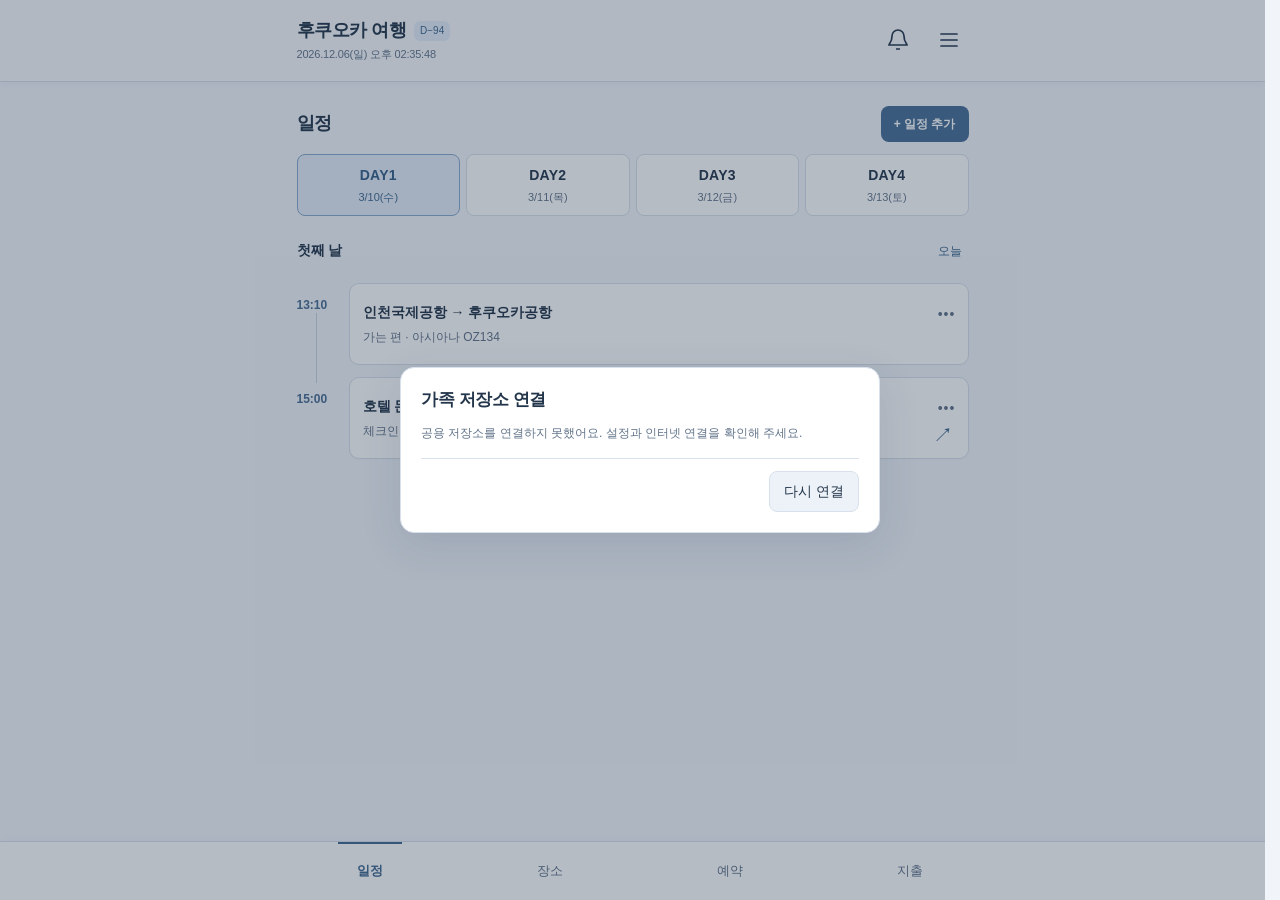
==== index.html @ c339cc32 "Release 1.5.0: notification center, device preferences, Web Push and automatic addition notices" ====
<!doctype html>
<html lang="ko"><head><meta charset="utf-8"><meta name="viewport" content="width=device-width,initial-scale=1,viewport-fit=cover"><meta name="theme-color" content="#f1f5fa"><title>후쿠오카 여행</title><meta name="application-name" content="후쿠오카 여행"><meta name="apple-mobile-web-app-title" content="후쿠오카 여행"><meta name="apple-mobile-web-app-capable" content="yes"><meta name="apple-mobile-web-app-status-bar-style" content="default"><link rel="manifest" href="./manifest.webmanifest"><link rel="apple-touch-icon" sizes="180x180" href="./icons/icon-180.png"><link rel="icon" type="image/png" sizes="192x192" href="./icons/icon-192.png">
<style>
:root{color-scheme:light;--bg:#f1f5fa;--surface:#ffffff;--raised:#edf2f8;--ink:#24364b;--muted:#62748a;--green:#3f688f;--soft:#e4edf7;--line:#d7e0eb;--amber:#806237}*{box-sizing:border-box;min-width:0}body{margin:0;background:var(--bg);color:var(--ink);font:14px/1.5 -apple-system,BlinkMacSystemFont,'Apple SD Gothic Neo','Malgun Gothic',sans-serif}button,input,select,textarea{font:inherit;color:inherit}button,a,input,select,summary{touch-action:manipulation}button,summary{cursor:pointer}button{border:1px solid var(--line);background:var(--raised);border-radius:8px;padding:8px 12px;min-height:40px}button:focus-visible,a:focus-visible,input:focus-visible,select:focus-visible,summary:focus-visible{outline:2px solid var(--green);outline-offset:3px}[hidden]{display:none!important}a{color:var(--green);text-underline-offset:3px}p{margin:4px 0}h1,h2,h3{margin:0;line-height:1.4}h1{font-size:18px;letter-spacing:-.5px}h2{font-size:18px;letter-spacing:-.4px}h3{font-size:15px}.muted,small{color:var(--muted)}small{font-size:12px}.head{max-width:720px;margin:auto;display:flex;gap:9px;align-items:center;padding:14px 16px}header{background:var(--bg);border-bottom:1px solid var(--line)}.hamburger{font-size:21px;min-width:36px;min-height:40px;border:0;background:transparent;padding:6px}.head-title{flex:1}.date{font-size:11px;color:var(--muted);margin-top:3px}.count{font-size:11px;white-space:nowrap;color:var(--green);background:var(--soft);border-radius:6px;padding:5px 8px}.wrap{max-width:720px;margin:auto;padding:20px 16px calc(85px + env(safe-area-inset-bottom))}.nav{position:fixed;bottom:0;left:0;right:0;z-index:5;background:#ffffff;border-top:1px solid var(--line);display:flex;justify-content:center;padding:0 12px env(safe-area-inset-bottom)}.nav button{max-width:240px;flex:1;background:none;border:0;border-radius:0;min-height:58px;font-size:13px;position:relative;color:var(--muted)}.nav button.active{color:var(--green);font-weight:700}.nav button.active:before{content:'';position:absolute;top:0;left:32%;right:32%;height:2px;background:var(--green)}.sectionhead{display:flex;align-items:center;justify-content:space-between;gap:12px;margin:20px 0 12px}.sectionhead:first-child{margin-top:0}.titleline{display:flex;justify-content:space-between;align-items:center;gap:12px;margin-bottom:12px}.titleline h3{font-size:14px}.card{background:var(--surface);border:1px solid var(--line);border-radius:12px;padding:16px}.badge{display:inline-block;white-space:nowrap;font-size:10px;font-weight:600;background:var(--soft);color:var(--green);padding:3px 6px;border-radius:5px}.badge.pending{background:#f7f0e4;color:var(--amber)}.badge.neutral{background:var(--raised);color:var(--muted)}.primary{background:#486e96;color:#ffffff;border-color:transparent;font-weight:700}.inline{background:none;border:0;font-size:12px;color:var(--green);padding:6px 7px;min-height:36px}.actions{display:flex;gap:8px;flex-wrap:wrap;margin-top:16px}.linkbtn{display:inline-flex;align-items:center;justify-content:center;min-height:38px;background:var(--raised);border:1px solid var(--line);border-radius:7px;padding:7px 12px;font-size:12px;text-decoration:none}.help{font-size:12px;color:var(--muted);margin:10px 0}.empty{padding:32px 5px;text-align:center;color:var(--muted);font-size:13px}.facts{display:grid;grid-template-columns:72px 1fr;gap:12px 10px;font-size:13px;margin:20px 0}.facts dt{color:var(--muted)}.facts dd{margin:0}.notice{font-size:12px;color:var(--amber);background:#f7f0e4;border-radius:8px;padding:12px;margin-top:16px}.booking-list{border:1px solid var(--line);border-radius:12px;overflow:hidden;background:var(--surface)}.booking-row{width:100%;display:grid;grid-template-columns:minmax(0,1fr) auto 12px;align-items:center;gap:12px;text-align:left;border:0;border-bottom:1px solid var(--line);border-radius:0;background:none;padding:18px 16px}.booking-row:last-child{border-bottom:0}.booking-row .type{font-size:11px;color:var(--muted);display:block;margin-bottom:4px}.booking-row strong{font-size:14px;font-weight:600;display:block}.booking-row .desc{font-size:12px;color:var(--muted);display:block;margin-top:4px}.chevron{font-size:17px;color:var(--muted)}.route{display:grid;grid-template-columns:1fr 22px 1fr;align-items:center;gap:10px;margin:15px 0}.route strong{font-size:23px}.route small{display:block}.route>div:last-child{text-align:right}.divider{height:1px;background:var(--line);margin:16px 0}.days{display:grid;grid-template-columns:repeat(4,minmax(0,1fr));gap:6px;margin-bottom:14px}.days button{padding:10px 4px;min-height:56px;text-align:center;background:var(--surface)}.days button b{font-size:14px}.days button span{display:block;font-size:11px;color:var(--muted);margin-top:1px}.days button.active{background:var(--soft);border-color:#88a9cc;color:#355e87}.days button.active span{color:var(--green)}.schedule-card{padding:0 14px}.schedule-card>.titleline{padding:10px 0 8px;margin-bottom:0;border-bottom:1px solid var(--line)}.schedule-row{display:grid;grid-template-columns:46px minmax(0,1fr);gap:9px;padding:15px 0;border-bottom:1px solid var(--line)}.schedule-row:last-child{border-bottom:0}.time{font-size:14px;font-variant-numeric:tabular-nums;font-weight:600;color:var(--green);padding-top:1px}.schedule-row h3{font-size:14px;font-weight:600;display:flex;align-items:center;gap:7px;flex-wrap:wrap}.schedule-row .place{font-size:12px;color:var(--muted);margin:4px 0}.schedule-row small{display:block;font-size:11px}.schedule-row.past .time{color:var(--muted)}.event-actions{grid-column:2;display:flex;gap:7px;margin-top:0;flex-wrap:wrap}.event-actions button,.event-actions .linkbtn{min-height:36px;padding:6px 11px;font-size:12px}.event-total{display:block;font-size:11px;color:var(--green);margin-top:5px}.utility{font-size:12px;margin-top:16px}.utility summary{min-height:40px;padding:10px 0}.kpi-grid{display:grid;grid-template-columns:1fr 1fr;gap:8px}.kpi{background:var(--surface);border:1px solid var(--line);border-radius:10px;padding:13px 14px}.kpi small{display:block;font-size:11px}.kpi strong{display:block;color:var(--ink);font-size:22px;letter-spacing:-.5px;margin:4px 0}.ledger-controls{display:grid;grid-template-columns:1.1fr 1fr auto;align-items:end;gap:7px;margin-top:16px}.ledger-controls button{font-size:11px;padding:8px;white-space:nowrap}.filter-label{display:block;font-size:11px;color:var(--muted)}.filter-label select{font-size:12px;margin-top:3px;min-height:40px;padding:7px 8px;width:100%}.ledger-card{padding:0 14px}.ledger-row{display:grid;grid-template-columns:minmax(0,1fr) auto;gap:12px;align-items:start;padding:15px 0;border-bottom:1px solid var(--line)}.ledger-row:last-child{border-bottom:0}.ledger-info p{font-size:13px;font-weight:500;overflow-wrap:anywhere}.ledger-meta{display:flex;gap:6px;align-items:center;flex-wrap:wrap;margin-top:6px;font-size:11px;color:var(--muted)}.ledger-date{font-size:11px;color:var(--muted);margin-bottom:4px}.ledger-info>small{display:block;font-size:11px;margin-top:3px}.ledger-side{text-align:right}.ledger-side .amount{font-size:15px;white-space:nowrap;font-weight:600;margin:0}.ledger-side .inline{font-size:11px;padding:6px;min-height:36px}.ledger-note{font-size:11px!important;color:var(--amber);font-weight:400!important;margin-top:5px}.filtered-total{font-size:11px;color:var(--green);text-align:right}#record-count{font-size:12px}.drawer-links{display:flex;flex-direction:column;margin-top:12px}.drawer-links button{text-align:left;background:none;border:0;border-bottom:1px solid var(--line);border-radius:0;padding:15px 5px;font-size:14px}.drawer-links span{float:right;color:var(--muted)}dialog{width:min(480px,calc(100% - 24px));max-height:calc(100dvh - 32px);overflow:auto;border:1px solid var(--line);border-radius:14px;padding:20px;background:var(--surface);color:var(--ink);overscroll-behavior:contain}dialog::backdrop{background:#1c304952}dialog h2{font-size:17px}dialog .titleline button{font-size:12px;padding:7px 10px;min-height:36px}#menu-dialog{position:fixed;inset:0 auto 0 0;margin:0;width:min(300px,85vw);height:100dvh;max-height:100dvh;border-radius:0}input:not([type=checkbox]),select,textarea{width:100%;min-height:42px;border:1px solid #c5d1df;border-radius:7px;background:#f8fafd;padding:9px 10px;font-size:16px}label.field{display:block;font-size:12px}label.field input,label.field select{margin-top:5px}.formgrid{display:grid;grid-template-columns:1fr 1fr;gap:12px;margin-top:16px}.full{grid-column:1/-1}.names{display:grid;gap:10px;margin-top:12px}.tablewrap{overflow:auto;border:1px solid var(--line);border-radius:10px;background:var(--surface)}table{border-collapse:collapse;width:100%;table-layout:fixed}th,td{border-bottom:1px solid var(--line);padding:8px 3px;text-align:center}thead th{background:var(--raised);font-size:11px;font-weight:500}tr:last-child td,tr:last-child th{border-bottom:0}.checktable th:first-child{width:46%;text-align:left;padding-left:12px}.checktable tbody th{font-size:12px;font-weight:500}.checktable th small{display:block;font-size:10px;font-weight:400}.checktable label{min-width:38px;min-height:38px;display:grid;place-items:center}.checktable input{appearance:none;width:21px;height:21px;border:1px solid #9bacc0;border-radius:5px;margin:0;display:grid;place-content:center;cursor:pointer}.checktable input:checked{background:#527ba5;border-color:#527ba5}.checktable input:checked:after{content:'✓';color:#ffffff;font-size:16px;font-weight:700}.stats-tools{display:flex;justify-content:space-between;align-items:end;gap:12px;margin-bottom:20px}.tabs2{display:flex;gap:6px}.tabs2 button{font-size:12px;padding:8px 13px}.tabs2 button.active{background:var(--soft);color:var(--green);border-color:#88a9cc}.stats-tools .filter-label{width:100px}.value{font-size:24px;font-weight:650}.chart-row{margin:20px 0}.chart-label{display:flex;justify-content:space-between;gap:10px;font-size:12px}.chart-track{height:12px;background:var(--raised);border-radius:4px;margin-top:7px;overflow:hidden}.chart-bar{height:100%;background:#658cb5;border-radius:4px;min-width:2px}.chart-foot{font-size:11px;color:var(--muted)}#toast{position:fixed;bottom:80px;left:50%;transform:translateX(-50%);width:max-content;max-width:calc(100% - 30px);padding:12px 16px;border-radius:9px;background:#dbe8f6;color:#243b56;z-index:20;font-size:12px}#toast button{font-size:12px;background:#c4d8ed;color:#243b56;border-color:#9bb7d3;padding:5px 8px;min-height:32px}.booking-body>p{font-size:13px}.settings-info{margin-top:20px;font-size:12px;color:var(--muted)}.sectionhead #prep-progress,.sectionhead #pack-progress{font-size:11px!important}.flex{display:flex;gap:8px;align-items:center;flex-wrap:wrap}#record-form .help{font-size:11px}
@media(min-width:600px){.head{padding:18px 24px}.wrap{padding:24px 24px 110px}.names{grid-template-columns:repeat(3,1fr)}}
@media(max-width:350px){.head{padding:12px 10px}.wrap{padding-left:12px;padding-right:12px}.head .count{font-size:10px}.date{font-size:10px}.kpi strong{font-size:19px}.ledger-controls{gap:5px}.ledger-controls button{padding:8px 6px}.ledger-side .amount{font-size:13px}.stats-tools{gap:6px}.stats-tools .filter-label{width:85px}.tabs2 button{padding:8px 10px}}
.transfer-row{padding:12px 0 12px 55px;border-bottom:1px solid var(--line);position:relative}.transfer-row:before{content:'';position:absolute;left:20px;top:14px;bottom:14px;border-left:1px dashed #b2c4d8}.transfer-label{font-size:11px;color:var(--muted);overflow-wrap:anywhere}.transfer-label small{display:block;font-size:10px;color:var(--amber);margin-top:3px}.transfer-controls{display:flex;align-items:center;gap:12px;margin-top:7px;flex-wrap:wrap}.transfer-controls select{font-size:12px;width:105px;min-height:36px;padding:7px 8px;background:var(--bg)}.transfer-controls a{font-size:11px;color:var(--green);min-height:36px;display:flex;align-items:center;text-decoration:none}@media(max-width:350px){.transfer-controls{gap:8px}.transfer-controls select{width:95px}.transfer-controls a{font-size:10px}}
.transfer-row{display:block;text-decoration:none;min-height:64px}.transfer-action{display:block;color:var(--green);font-size:11px;margin-top:6px}.transfer-row:focus-visible{outline-offset:-2px}

.booking-list{background:none;border:0;overflow:visible;display:grid;gap:10px}.booking-row{display:block;padding:13px 15px;border:1px solid var(--line);border-radius:11px;background:var(--surface)}.booking-row:last-child{border-bottom:1px solid var(--line)}.booking-top{display:flex;align-items:center;justify-content:space-between;padding-bottom:9px;margin-bottom:10px;border-bottom:1px solid var(--line)}.booking-top .type{display:flex;align-items:center;gap:6px;margin:0;font-size:11px}.type svg{width:14px;height:14px;fill:none;stroke:currentColor;stroke-width:1.7;stroke-linecap:round;stroke-linejoin:round}.booking-row strong{font-size:14px;display:flex;align-items:center;justify-content:space-between;gap:10px}.booking-bottom{display:flex;justify-content:space-between;gap:9px;flex-wrap:wrap;margin-top:6px;font-size:11px;color:var(--muted)}.booking-bottom span:last-child{color:#3f5671}.schedule-card{background:none;border:0;padding:0}.schedule-card>.titleline{border:0;padding:0 0 8px}.schedule-row{position:relative;gap:10px;padding:5px 0;border:0;grid-template-columns:42px minmax(0,1fr)}.time{font-size:12px;padding-top:12px;text-align:left}.time:after{content:'';display:block;width:6px;height:6px;border:2px solid #6488af;background:var(--bg);border-radius:50%;margin:10px 0 0 15px}.stop-card{border:1px solid var(--line);border-radius:10px;background:var(--surface);padding:12px}.stop-card h3{font-size:13px;line-height:1.5;justify-content:space-between;gap:5px}.stop-card .place{font-size:11px}.stop-card .event-actions{display:flex;border-top:1px solid var(--line);padding-top:8px;margin-top:9px;gap:8px}.stop-card .event-actions button,.stop-card .event-actions .linkbtn{background:none;border:0;padding:3px 0;min-height:28px;font-size:11px;color:var(--green)}.stop-card .event-actions .linkbtn{margin-left:auto}.transfer-row{padding:10px 0 10px 65px;border:0;min-height:60px}.transfer-row:before{left:19px;top:-5px;bottom:-5px}.transfer-label{font-size:10px}.transfer-action{font-size:11px;margin-top:4px}.transfer-label small{font-size:9px}.days{margin-bottom:17px}@media(max-width:600px){dialog[id^="booking-"]{position:fixed;inset:auto 0 0;margin:0;width:100%;max-width:100%;border-radius:18px 18px 0 0;border-bottom:0;padding:24px 20px calc(20px + env(safe-area-inset-bottom));max-height:90dvh}dialog[id^="booking-"]:before{content:'';display:block;width:32px;height:3px;background:#b7c6d7;border-radius:3px;margin:-12px auto 19px}dialog[id^="booking-"] .facts{padding:14px 0;border-top:1px solid var(--line);border-bottom:1px solid var(--line);margin:16px 0}.booking-row{padding:12px 14px}}@media(max-width:350px){.stop-card{padding:10px}.schedule-row{grid-template-columns:38px minmax(0,1fr);gap:8px}.stop-card h3{font-size:12px}.transfer-row{padding-left:57px}.booking-bottom{font-size:10px}}
.ledger-day{font-size:11px;font-weight:500;color:var(--muted);margin:0;padding:13px 0 8px;border-bottom:1px solid var(--line)}.ledger-day:not(:first-child){margin-top:8px}.ledger-card .ledger-row{padding:13px 0}.donut{width:170px;height:170px;margin:20px auto 24px;border-radius:50%;position:relative;display:grid;place-items:center}.donut-center{background:var(--surface);width:116px;height:116px;border-radius:50%;display:flex;flex-direction:column;justify-content:center;align-items:center}.donut-center small{font-size:11px}.donut-center b{font-size:17px;margin-top:4px}.stat-legend{padding:11px 0;border-bottom:1px solid var(--line)}.stat-legend .chart-label{align-items:center}.stat-dot{display:inline-block;width:8px;height:8px;border-radius:50%;margin-right:9px}.stat-amount{text-align:right}.stat-amount small{display:block;font-size:11px;margin-top:2px}.checktable tr.complete th{color:#8796a7}.checktable tr.complete th small{color:#8796a7}.checktable tr.complete input{opacity:.55}
.more-button{min-height:36px;min-width:36px;padding:4px 7px;background:none;border:0;color:var(--muted);font-size:14px;line-height:1;letter-spacing:1px}.stop-head{display:flex;justify-content:space-between;align-items:center;gap:8px;margin-top:-5px;margin-right:-5px}.stop-head h3{flex:1}.stop-meta{margin:0 0 5px}.ledger-side .more-button{margin-top:4px}.context-actions{display:flex;flex-direction:column;margin-top:8px}.context-actions button,.context-actions a{display:block;text-align:left;text-decoration:none;background:none;border:0;border-bottom:1px solid var(--line);border-radius:0;min-height:46px;padding:13px 3px;font-size:14px;color:var(--ink)}.context-actions>:last-child{border-bottom:0}.context-actions .danger{color:#ad4848}#actions-title{font-size:15px;overflow-wrap:anywhere;padding-right:8px}@media(max-width:600px){#actions-dialog{position:fixed;inset:auto 0 0;margin:0;width:100%;max-width:100%;border-radius:16px 16px 0 0;padding-bottom:calc(20px + env(safe-area-inset-bottom));border-bottom:0}}
.demo-note{font-size:10px;color:#5b6f89;background:#e7eef7;border-bottom:1px solid #d4dfec;text-align:center;padding:5px 12px}.demo-settings{margin-bottom:14px}.demo-settings button{font-size:12px;color:var(--green)}

input:not([type=checkbox]),select,textarea{font-size:13px;min-height:40px;padding:8px 10px;line-height:1.4}html{-webkit-text-size-adjust:100%;text-size-adjust:100%}input[type=date]{min-width:0;max-width:100%;text-align:left}input[type=date]::-webkit-date-and-time-value{text-align:left}label.field{font-size:11px}.formgrid{gap:11px}.stop-card{position:relative;padding:0;overflow:hidden}.stop-main{display:block;text-align:left;width:100%;padding:16px 43px 16px 13px;background:transparent;border:0;min-height:63px}.stop-name{display:block;font-size:14px;font-weight:600;line-height:1.5;overflow-wrap:anywhere}.stop-card>.more-button{position:absolute;right:3px;top:12px}.booking-top{border:0;margin-bottom:7px;padding-bottom:0}.booking-row .booking-top:empty{display:none}.booking-row{padding-top:13px;padding-bottom:13px}.ledger-day-group{margin-bottom:20px}.ledger-day{border:0;padding:0 2px;margin:0 0 8px;font-size:11px;color:var(--muted);font-weight:500}.ledger-day:not(:first-child){margin-top:0}.ledger-day-card{border:1px solid var(--line);border-radius:10px;background:var(--surface);padding:0 14px}.ledger-day-card .ledger-row{padding:13px 0;border-bottom:1px solid #e2e8f0}.ledger-day-card .ledger-row:last-child{border:0}.stop-expense{display:flex;justify-content:space-between;gap:16px;font-size:12px;padding:10px 0;border-bottom:1px solid var(--line)}.stop-expense b{white-space:nowrap}#stop-dialog .facts{font-size:13px}#stop-dialog .titleline h2{font-size:16px}@media(max-width:600px){#stop-dialog{position:fixed;inset:auto 0 0;margin:0;width:100%;max-width:100%;border-radius:16px 16px 0 0;padding:22px 20px calc(20px + env(safe-area-inset-bottom));border-bottom:0}}@media(max-width:350px){.stop-name{font-size:13px}.ledger-day-card{padding:0 12px}}
.stop-card.has-route .stop-main{padding-right:79px}.route-icon{position:absolute;right:39px;top:12px;display:flex;align-items:center;justify-content:center;width:36px;height:36px;color:var(--green);font-size:20px;line-height:1;text-decoration:none;border-radius:6px}.route-icon:hover,.route-icon:focus-visible{background:var(--soft)}.schedule-row{padding-top:6px;padding-bottom:6px}.time:after{margin-top:9px}
.ledger-summary{line-height:1.8}.ledger-summary .badge{vertical-align:1px;margin-right:3px}.ledger-payer{display:inline-block;white-space:nowrap;margin-left:6px;font-size:11px;font-weight:400;color:var(--muted)}

.time:after{display:none;content:none}.schedule-row{position:relative}.schedule-row:not(:last-child):before{content:'';position:absolute;left:19px;top:36px;bottom:-12px;width:1px;background:#c4d2e1;pointer-events:none}.stop-main,.stop-card.has-route .stop-main{padding:13px;min-height:80px}.stop-name{padding-right:28px}.has-route .stop-name{padding-right:66px}.stop-activity{display:block;font-size:12px;font-weight:400;color:var(--muted);line-height:1.5;margin-top:5px}.stop-spend{display:block;font-size:11px;font-weight:500;color:var(--green);margin-top:7px;line-height:1.5}.time{position:relative;z-index:1;padding-top:13px}.schedule-row:last-child{padding-bottom:0}@media(max-width:350px){.schedule-row:not(:last-child):before{left:17px}.stop-activity{font-size:11px}.stop-name{padding-right:26px}.has-route .stop-name{padding-right:62px}}
.kpi-grid{display:block}.total-kpi{padding:16px}.kpi-caption{display:flex;justify-content:space-between;align-items:center;color:var(--muted);font-size:12px}.total-kpi strong{font-size:clamp(25px,7vw,32px);white-space:nowrap;font-variant-numeric:tabular-nums;line-height:1.3;margin:8px 0 12px;color:var(--ink)}.kpi-breakdown{display:flex;gap:8px 18px;flex-wrap:wrap;font-size:11px;color:var(--muted);padding-top:10px;border-top:1px solid var(--line)}.fx-button{display:block;min-height:32px;padding:5px 0;font-size:11px;border:0;background:none;color:var(--muted);text-align:left}.ledger-controls{grid-template-columns:1.1fr 1fr auto;align-items:center;margin-top:10px}.multi-filter{position:relative}.multi-filter summary{list-style:none;min-height:40px;padding:11px 9px;border:1px solid var(--line);background:var(--raised);border-radius:8px;font-size:11px;cursor:pointer;white-space:nowrap}.multi-filter summary::-webkit-details-marker{display:none}.multi-filter summary:after{content:'⌄';float:right;margin-left:6px}.filter-options{position:absolute;top:46px;left:0;width:170px;z-index:6;border:1px solid var(--line);border-radius:10px;background:var(--surface);box-shadow:0 8px 24px #243b5626;padding:5px}.filter-options label{display:flex;align-items:center;gap:10px;padding:9px;min-height:40px;font-size:13px;cursor:pointer}.filter-options input{width:17px;height:17px;accent-color:var(--green);margin:0}.stats-tools .filter-label{width:145px}.interactive-donut{background:none;position:relative;width:190px;height:190px}.interactive-donut svg{position:absolute;inset:0;width:100%;height:100%;overflow:visible}.interactive-donut circle{cursor:pointer;pointer-events:stroke;transition:stroke-width .15s}.interactive-donut circle:hover,.interactive-donut circle:focus{stroke-width:35;outline:none;filter:brightness(1.12)}.interactive-donut .donut-center{position:absolute;inset:50%;transform:translate(-50%,-50%);width:110px;height:110px;pointer-events:none}.stat-click{display:block;width:100%;text-align:left;background:none;border:0;border-bottom:1px solid var(--line);border-radius:0;padding:12px 0;min-height:45px}.stat-click:hover{background:#486e9608}.stat-detail-row{display:flex;justify-content:space-between;gap:14px;padding:14px 0;border-bottom:1px solid var(--line);font-size:12px}.stat-detail-row small{font-size:10px}.stat-detail-row b{white-space:nowrap}.stats-tools{gap:8px}.stats-tools .tabs2 button{padding:8px 10px}#fx-form input{margin-top:8px}#stats-fx-open{margin-top:3px}@media(max-width:350px){.stats-tools{flex-wrap:wrap}.stats-tools .filter-label{width:125px}.kpi-breakdown{font-size:10px}.ledger-controls{gap:5px}}

/* Numeric fields are direct-entry controls; selects use one consistent chevron. */
input[type=number]{appearance:textfield;-moz-appearance:textfield}
input[type=number]::-webkit-inner-spin-button,input[type=number]::-webkit-outer-spin-button{-webkit-appearance:none;margin:0}
select{appearance:none;-webkit-appearance:none;-moz-appearance:none;background-image:url("data:image/svg+xml,%3Csvg xmlns='http://www.w3.org/2000/svg' width='16' height='16' viewBox='0 0 24 24' fill='none' stroke='%2362748a' stroke-width='1.8' stroke-linecap='round' stroke-linejoin='round'%3E%3Cpath d='m6 9 6 6 6-6'/%3E%3C/svg%3E");background-repeat:no-repeat;background-position:right 12px center;background-size:16px 16px;padding-right:36px!important;line-height:1.4}
.multi-filter summary{position:relative;padding-right:30px;display:flex;align-items:center}
.multi-filter summary:after{position:absolute;right:11px;top:50%;transform:translateY(-50%);float:none;margin:0;content:'';width:7px;height:7px;border-right:1.5px solid #62748a;border-bottom:1.5px solid #62748a;transform:translateY(-70%) rotate(45deg);pointer-events:none}

.ledger-controls{display:flex;justify-content:space-between;align-items:center;gap:12px}.multi-filter{width:128px;flex:none}.ledger-controls #sort-toggle{margin-left:auto;background:none;border:0;border-radius:0;min-height:40px;padding:8px 0 8px 14px;font-size:12px;color:var(--muted);font-weight:500}.kpi-actions{display:flex;align-items:center;gap:12px}.kpi-actions small{display:inline}.stats-link{background:none;border:0;min-height:32px;padding:4px 0 4px 8px;color:var(--green);font-size:11px}.stats-tools{display:grid;grid-template-columns:minmax(0,1fr);gap:12px;align-items:center;margin-bottom:16px}.stats-tools .tabs2{display:grid;grid-template-columns:1fr 1fr;gap:0;background:var(--bg);padding:3px;border:1px solid var(--line);border-radius:8px}.stats-tools .tabs2 button{white-space:nowrap;min-width:0;min-height:34px;line-height:1.3;padding:7px 9px;font-size:12px;border:0;background:none}.stats-tools .tabs2 button.active{background:var(--raised);color:var(--ink);border-radius:5px}.stats-tools .filter-label{display:flex;width:100%;align-items:center;gap:12px;justify-content:space-between}.stats-tools .filter-label select{width:145px;margin-top:0}.close-icon,dialog .titleline .close-icon{width:36px;height:36px;min-width:36px;min-height:36px;display:inline-flex;align-items:center;justify-content:center;flex:none;border:0;background:none;border-radius:6px;padding:0;font:400 26px/1 -apple-system,BlinkMacSystemFont,sans-serif;color:var(--muted)}.close-icon:hover{background:var(--raised);color:var(--ink)}dialog .titleline{align-items:center}dialog .actions{justify-content:flex-end;align-items:center;gap:10px;padding-top:12px;border-top:1px solid var(--line)}dialog .actions .primary{order:2;margin-left:0}dialog .actions a{order:1}dialog .actions button,dialog .actions a{min-height:40px;padding:9px 14px}header .head{gap:10px}.head-title{flex:1}.hamburger{margin-left:1px;flex:none}.count{flex:none}@media(max-width:350px){.multi-filter{width:120px}.stats-tools .filter-label{width:100%}.head{gap:5px}}
#menu-dialog{inset:0 0 0 auto;border-left:1px solid var(--line);border-right:0}
.ledger-row{position:relative}.ledger-open{position:absolute;inset:0;z-index:1;border:0;background:transparent;border-radius:6px;padding:0;width:100%;height:100%;cursor:pointer}.ledger-open:hover{background:#486e9608}.ledger-side .more-button{position:relative;z-index:2}.expense-detail-amount{font-size:26px;font-weight:650;margin-top:12px;color:var(--green)}#expense-detail-body h3{font-size:15px;overflow-wrap:anywhere}@media(max-width:600px){#expense-detail-dialog{position:fixed;inset:auto 0 0;margin:0;width:100%;max-width:100%;border-radius:16px 16px 0 0;padding:22px 20px calc(20px + env(safe-area-inset-bottom));border-bottom:0}}
.ledger-side{display:flex;flex-direction:column;align-items:flex-end;gap:2px}.ledger-side .more-button{margin:0 -5px 0 0;min-height:28px;height:28px}.ledger-side .amount{margin-top:2px}

/* Calm blue palette: brighter surfaces and clear, restrained contrast. */
header{background:#f7f9fc}.nav{box-shadow:0 -2px 12px #243b5605}.primary:hover{background:#3c6086}.stop-card,.booking-row,.ledger-day-card,.total-kpi{box-shadow:0 1px 3px #243b5604}.total-kpi strong{color:#294d73}.time{color:#4b6d92}.badge.neutral{color:#5e7490;background:#eaf0f7}.multi-filter summary{background:#ffffff}dialog{box-shadow:0 12px 40px #243b5620}.stop-spend{color:#476d95}.ledger-open:hover{background:#486e9606}.close-icon:hover{background:#e5edf6}.stats-tools .tabs2 button.active{background:#ffffff;box-shadow:0 1px 3px #243b5612}button:focus-visible,a:focus-visible,input:focus-visible,select:focus-visible,summary:focus-visible{outline-color:#527da5}

.kpi-panel{background:var(--surface);border:1px solid var(--line);border-radius:12px;overflow:hidden}.kpi-panel .total-kpi{border:0;border-radius:0;box-shadow:none;padding-bottom:12px}.kpi-breakdown{display:grid;gap:9px}.balance-row{display:flex;justify-content:space-between;gap:16px;align-items:flex-start;font-size:12px;color:var(--muted)}.balance-row b{font-weight:500;color:var(--ink);white-space:nowrap}.yen-values{text-align:right}.yen-values small{display:block;margin-top:3px;font-size:11px;white-space:nowrap}.kpi-rate-footer{display:flex;align-items:center;justify-content:space-between;gap:10px;background:#f7f9fc;border-top:1px solid var(--line);padding:9px 16px;font-size:11px;color:var(--muted)}#fx-open{min-height:32px;border:1px solid #bdcfe2;background:#ffffff;color:var(--green);font-size:11px;padding:6px 10px;white-space:nowrap}.expense-amount-box{padding:15px 0 17px;border-bottom:1px solid var(--line);margin-top:0}.expense-amount-box .expense-detail-amount{margin:0;font-size:27px;line-height:1.3;white-space:nowrap}.expense-converted{font-size:16px;color:var(--ink);font-weight:500;margin-top:7px;white-space:nowrap}.expense-rate{font-size:11px;color:var(--muted);margin-top:6px;white-space:nowrap}.stats-tools .tabs2{grid-template-columns:repeat(3,minmax(0,1fr))}.stats-tools .tabs2 button{padding:8px 4px;font-size:11px;white-space:nowrap}@media(max-width:350px){.kpi-rate-footer{padding:9px 12px;font-size:10px}.expense-rate{font-size:10px}.stats-tools .tabs2 button{font-size:10px}}

.stop-ledger{margin:20px 0 0;border:1px solid var(--line);border-radius:10px;padding:0 13px}.stop-ledger>.titleline{padding:12px 0;margin:0;border-bottom:1px solid var(--line)}.stop-ledger .stop-expense{padding:12px 0;border-bottom:1px solid #e5ebf3}.stop-ledger .stop-expense:last-child{border-bottom:0}#stop-detail>.actions{border-top:0;padding-top:0;margin-top:18px}.stop-ledger h3{font-size:13px}.stop-ledger .titleline>span{font-size:12px}.stop-spend{font-variant-numeric:tabular-nums}.stats-tools select:disabled{opacity:1;color:var(--muted);background-color:#f0f4f9}

.stop-card .route-icon{top:auto;bottom:8px;right:10px;width:auto;height:30px;min-width:62px;font-size:11px;border:1px solid #d6e1ee;background:#f4f8fc;padding:5px 8px;white-space:nowrap}.has-route .stop-name{padding-right:28px}.has-route .stop-spend{padding-right:76px}.has-route:not(.has-spend) .stop-activity{padding-right:76px}.has-route:not(.has-spend) .stop-main{min-height:86px}.route-icon:hover,.route-icon:focus-visible{background:#e5eef8}

.stop-card .route-icon{top:auto;bottom:8px;right:10px;width:30px;height:30px;min-width:30px;padding:4px;border:0;background:none;font-size:20px}.has-route .stop-spend{padding-right:38px}.has-route:not(.has-spend) .stop-activity{padding-right:38px}.has-route:not(.has-spend) .stop-main{min-height:80px}.stop-ledger button.stop-expense{display:flex;width:100%;min-height:44px;border:0;border-bottom:1px solid #e5ebf3;background:none;border-radius:0;text-align:left;color:var(--ink);padding:12px 0;cursor:pointer}.stop-ledger button.stop-expense:last-child{border-bottom:0}.stop-ledger button.stop-expense:hover{background:#f3f7fc}.schedule-edit-actions{display:flex;justify-content:flex-end;gap:4px;margin-top:12px}.schedule-edit-actions button{background:none;border:0;min-height:36px;padding:6px 10px;font-size:12px;color:var(--muted)}.schedule-edit-actions .danger-text{color:#a44f4f}.danger-button{background:#a85151;color:white;border-color:transparent}.schedule-updated .stop-card{animation:schedule-highlight 1.8s ease-out}@keyframes schedule-highlight{0%{box-shadow:0 0 0 2px #6d99c5}100%{box-shadow:none}}#schedule-add{font-size:12px;padding:8px 12px;min-height:36px}#schedule-notes{resize:vertical;min-height:68px;font-size:13px}#schedule-delete-text{font-size:14px;overflow-wrap:anywhere}#schedule-delete-note{margin-top:12px}#schedule-editor .formgrid{gap:12px}
.booking-top{display:flex;align-items:center;justify-content:space-between;gap:12px}.booking-status{font-size:11px;font-weight:600;padding:3px 7px;border-radius:5px;white-space:nowrap}.booking-status.complete{background:#e1f1e7;color:#32734d}.booking-status.incomplete{background:#edf0f3;color:#717b87}.booking-status-options{border:0;padding:0;margin:0 0 20px;display:flex;gap:24px}.booking-status-options legend{font-size:13px;margin-bottom:10px}.booking-status-options label{display:flex;align-items:center;gap:7px;font-size:14px}.booking-status-options input{width:18px;height:18px;margin:0}.booking-status-options input[type=radio]{appearance:auto}#booking-fields .field{grid-column:1/-1}#booking-fields input,#booking-fields select,#booking-fields textarea{min-width:0;width:100%}
header{position:sticky;top:0;z-index:6;padding-top:env(safe-area-inset-top);box-shadow:0 2px 8px #243b5608}#header-clock{font-variant-numeric:tabular-nums;white-space:nowrap;font-size:11px;letter-spacing:-.2px}

/* Mobile sizing and shared motion */
.formgrid{grid-template-columns:repeat(2,minmax(0,1fr))}.field{min-width:0;max-width:100%}.field input,.field select,.field textarea{box-sizing:border-box;min-width:0;max-width:100%;width:100%}input[type=time],input[type=date]{min-inline-size:0;inline-size:100%;max-inline-size:100%;display:block}input::-webkit-date-and-time-value{text-align:left;min-width:0}#schedule-time{font-size:14px;padding-inline:9px}#schedule-editor{overflow-x:hidden}#schedule-editor .formgrid{width:100%}#schedule-editor textarea{resize:vertical}
dialog .titleline .close-icon,.close-icon{display:inline-flex;align-items:center;justify-content:center;flex:0 0 36px;width:36px;height:36px;min-height:36px;padding:0;border:0!important;border-radius:50%;background:transparent!important;box-shadow:none!important;outline:none!important;font-size:24px;color:var(--muted)}.close-icon:hover{color:var(--ink);background:var(--raised)!important}.keyboard-navigation .close-icon:focus-visible{outline:2px solid var(--green)!important;outline-offset:2px}
.days button b{display:block;font-size:14px;letter-spacing:.2px}.days button span{font-size:11px;margin-top:3px}.days button{transition:background-color .18s,border-color .18s,color .18s}.nav button{transition:color .18s,background-color .18s}button:active{filter:brightness(.96)}
.view:not([hidden]){animation:view-enter .20s ease-out} @keyframes view-enter{from{opacity:0;transform:translateY(5px)}to{opacity:1;transform:none}}
dialog{opacity:0;transform:translateY(14px) scale(.99);transition:opacity .20s ease,transform .24s cubic-bezier(.2,.8,.2,1),display .24s allow-discrete,overlay .24s allow-discrete}dialog[open]{opacity:1;transform:none}dialog::backdrop{opacity:0;transition:opacity .20s,display .24s allow-discrete,overlay .24s allow-discrete}dialog[open]::backdrop{opacity:1}#menu-dialog{transform:translateX(32px)}#menu-dialog[open]{transform:none}
@starting-style{dialog[open]{opacity:0;transform:translateY(14px) scale(.99)}dialog[open]::backdrop{opacity:0}#menu-dialog[open]{transform:translateX(32px)}}
#toast{display:flex;align-items:center;justify-content:space-between;gap:12px;background:#294d73;color:#fff;font-size:13px;font-weight:500;line-height:1.5;padding:14px 18px;border-radius:12px;box-shadow:0 6px 24px #1c304940;bottom:calc(78px + env(safe-area-inset-bottom));z-index:1000;opacity:1;visibility:visible;transform:translate(-50%,0);transition:opacity .22s ease,transform .28s cubic-bezier(.2,.8,.2,1),visibility 0s;pointer-events:auto}#toast[hidden]{display:flex!important;opacity:0;visibility:hidden;transform:translate(-50%,24px);pointer-events:none;transition:opacity .20s ease,transform .24s ease,visibility 0s .24s}#toast button{flex-shrink:0;background:#ffffff1f;color:#fff;border:1px solid #ffffff60;border-radius:6px}dialog #toast{position:fixed}
@media(max-width:360px){#schedule-editor .formgrid{gap:12px 8px}#schedule-editor{padding-inline:16px}#schedule-time,#schedule-date{font-size:13px;padding-inline:6px}}
@media(prefers-reduced-motion:reduce){.view:not([hidden]){animation:none}dialog,dialog::backdrop,#toast,#toast[hidden],.days button,.nav button{transition:none!important}}
#memo-list .ledger-row{align-items:center;grid-template-columns:minmax(0,1fr) 32px}#memo-list p{white-space:pre-wrap;overflow-wrap:anywhere}#memo-list .memo-trash{width:32px;height:32px;min-height:32px;padding:7px;border:0;background:transparent;color:var(--muted);display:flex;align-items:center;justify-content:center}#memo-list .memo-trash svg{width:18px;height:18px;fill:none;stroke:currentColor;stroke-width:1.6;stroke-linecap:round;stroke-linejoin:round}#memo-list .memo-trash:hover{background:var(--raised);color:var(--ink)}
/* Keep statistics tabs anchored while only chart content scrolls. */
#stats-dialog{height:85dvh;max-height:calc(100dvh - 32px);overflow:hidden;grid-template-rows:auto auto auto auto minmax(0,1fr);align-content:stretch}#stats-dialog[open]{display:grid}#stats-dialog>.titleline,#stats-dialog>.stats-tools{min-width:0}#stats-chart{min-height:0;overflow-y:auto;overflow-x:hidden;overscroll-behavior:contain;scrollbar-gutter:stable;padding-right:5px;padding-bottom:6px}#stats-dialog>#stats-fx-open{justify-self:start;max-width:100%;margin-bottom:12px}
.stats-currency-row{min-height:42px;display:flex;align-items:center;justify-content:flex-end}.stats-currency-row .filter-label{margin:0}
dialog[id^="booking-"] .facts dd{overflow-wrap:anywhere;white-space:pre-wrap}#booking-fields textarea{min-height:90px;resize:vertical}
dialog[id^="booking-"]>.actions{border-top:0;padding-top:0}dialog[id^="booking-"] .facts{border-top:0;border-bottom:1px solid var(--line);padding-bottom:16px}
html{scrollbar-gutter:stable}@supports not (scrollbar-gutter:stable){html{overflow-y:scroll}}
/* Keep field borders unchanged when focused. */
input:focus,input:focus-visible,select:focus,select:focus-visible,textarea:focus,textarea:focus-visible{outline:none!important;box-shadow:none!important;border-color:#c5d1df!important}
.schedule-time-field{border:0;padding:0;margin:0;min-width:0}.schedule-time-field legend{font-size:12px;padding:0;margin-bottom:5px}.schedule-time-parts{display:grid;grid-template-columns:minmax(0,.85fr) minmax(0,1fr) 8px minmax(0,1fr);gap:7px;align-items:center}.schedule-time-parts>span{text-align:center;color:var(--muted)}.schedule-time-parts select{min-width:0;width:100%}.schedule-time-parts select:disabled{opacity:.5}
button.primary:disabled{background:#dce3ec;color:#8b98a8;cursor:default;filter:none;box-shadow:none}
.memo-counter{text-align:right;font-size:11px;color:var(--muted);margin-top:6px;font-variant-numeric:tabular-nums}.memo-counter.at-limit{color:#c44242}#memo-list .memo-open{display:block;text-align:left;width:100%;padding:0;min-height:40px;border:0;background:none}#memo-list .memo-open p{white-space:normal}#memo-detail-text{white-space:pre-wrap;overflow-wrap:anywhere;font-size:14px;line-height:1.7;margin:16px 0}
.profile-switch{display:flex;width:100%;align-items:center;justify-content:space-between;gap:12px;text-align:left;background:var(--soft);border:0;margin:4px 0 16px;padding:14px;border-radius:10px}.profile-switch small{display:block;font-size:11px}.profile-switch strong{display:block;font-size:20px;margin-top:4px}.profile-change{font-size:12px;color:var(--green)}.profile-options{display:grid;grid-template-columns:repeat(3,minmax(0,1fr));gap:10px;margin:20px 0 4px}.profile-option{font-size:28px;min-height:90px;background:var(--raised);overflow-wrap:anywhere}.profile-option[aria-pressed=true]{background:var(--soft);border-color:var(--green)}
.profile-option{display:flex;flex-direction:column;align-items:center;justify-content:center;gap:6px;padding:14px 6px}.profile-emoji{font-size:30px}.profile-name{font-size:12px;line-height:1.4}.profile-role{font-size:10px;color:var(--green);background:var(--soft);border-radius:4px;padding:2px 5px}.member-edit-card{border-bottom:1px solid var(--line);padding:12px 0}.member-edit-card:last-of-type{border-bottom:0}.member-edit-heading{font-size:12px;font-weight:600;margin-bottom:8px}.member-edit-fields{display:grid;grid-template-columns:100px minmax(0,1fr);gap:12px}.member-edit-fields select{font-size:20px}.member-edit-fields :disabled{opacity:1;color:var(--muted);background:var(--raised)}
.member-edit-fields{grid-template-columns:70px minmax(0,1fr);gap:10px;align-items:center}.member-edit-fields label.field input,.member-edit-fields label.field select{height:42px;min-height:42px;margin-top:0;box-sizing:border-box}.member-edit-fields select{font-size:20px;line-height:1;padding:0 26px 0 10px}.member-edit-fields input{line-height:1.4}
.personal-heading{display:flex;align-items:center;gap:8px}.personal-heading .inline{font-size:11px;min-height:28px;padding:3px 6px}.personal-table th:first-child{width:auto}.personal-table th:last-child,.personal-table td:last-child{width:58px}.personal-table thead th:last-child{font-size:10px}.personal-edit-row{display:grid;grid-template-columns:minmax(0,1fr) 30px 30px 30px;gap:4px;align-items:center;margin:10px 0}.personal-edit-row button{padding:0;min-height:36px;border:0;background:none;color:var(--muted)}.personal-edit-row button:disabled{opacity:.25}.personal-edit-row input{min-width:0}.personal-remove{font-size:19px}#personal-add{margin-top:8px}#personal-editor .actions button{min-width:90px}
.check-tabs{position:static;display:grid;grid-template-columns:repeat(2,minmax(0,1fr));gap:0;background:var(--bg);padding:3px;border:1px solid var(--line);border-radius:8px;margin:4px 0 18px}.check-tabs button{border:0;background:none;color:var(--muted);min-height:34px;font-size:12px;padding:8px 9px;line-height:1.3}.check-tabs button.active{background:#fff;color:var(--ink);border-radius:5px;box-shadow:0 1px 3px #243b5612}.personal-edit-row{grid-template-columns:30px minmax(0,1fr) 30px;gap:6px}.check-drag{touch-action:none;cursor:grab;font-size:24px;user-select:none}.personal-edit-row.dragging{background:var(--soft);box-shadow:0 3px 10px #294d7320;border-radius:7px}.dragging .check-drag{cursor:grabbing}

.nav{position:fixed;bottom:0;left:0;right:0;z-index:5;background:#ffffff;border-top:1px solid var(--line);display:flex;justify-content:center;padding:0 12px env(safe-area-inset-bottom)}.nav button{max-width:240px;flex:1;background:none;border:0;border-radius:0;min-height:58px;font-size:13px;position:relative;color:var(--muted)}.nav button.active{color:var(--green);font-weight:700}.nav button.active:before{content:'';position:absolute;top:0;left:32%;right:32%;height:2px;background:var(--green)}.nav{box-shadow:0 -2px 12px #243b5605}.nav button{transition:color .18s,background-color .18s}
.profile-switch strong{font-size:16px;line-height:1.5}

#app-splash{position:fixed;inset:0;z-index:2000;display:grid;align-items:center;background:var(--bg);overflow:hidden;opacity:1;transition:opacity .22s ease;pointer-events:auto}#app-splash.leaving{opacity:0;pointer-events:none}.splash-plane{position:absolute;top:calc(50% - 22px);left:-64px;width:48px;height:44px;color:#486e96;animation:plane-cross 1.35s cubic-bezier(.35,.05,.55,.95) both}.splash-plane svg{width:100%;height:100%;fill:currentColor}body.splash-active{overflow:hidden}@keyframes plane-cross{from{transform:translateX(0)}to{transform:translateX(calc(100vw + 64px))}}@media(prefers-reduced-motion:reduce){.splash-plane{animation:none;left:calc(50% - 24px)}#app-splash{transition:none}}
.splash-flight{position:absolute;left:-64px;top:calc(50% - 22px);width:48px;height:44px;animation:plane-cross 2.1s linear both}.splash-flight .splash-plane{position:static;width:48px;height:44px;animation:none}.splash-trail{position:absolute;right:calc(100% + 10px);top:21px;width:calc(100vw + 64px);border-top:3px dotted #7898b9;opacity:.7}@media(prefers-reduced-motion:reduce){.splash-flight{animation:none;left:calc(50% - 24px)}.splash-trail{display:none}}
.info-contact{font-size:13px;color:var(--muted);line-height:1.7;margin-top:20px;overflow-wrap:anywhere}
.app-copyright{text-align:center;font-size:10px;line-height:1.6;color:var(--muted);opacity:.75;padding:28px 8px 0;margin-top:12px}
.sync-status{display:block;margin:0 0 16px auto;font-size:13px;color:var(--muted,#61758e)}#shared-dialog input{width:100%;box-sizing:border-box}#shared-login .field{margin-bottom:14px}
.place-filters{display:flex;gap:7px;overflow-x:auto;padding:0 0 12px;margin-bottom:2px;scrollbar-width:none}.place-filters::-webkit-scrollbar{display:none}.place-filters button{flex:0 0 auto;border-radius:20px;background:var(--surface);min-height:36px;padding:6px 13px;font-size:12px;white-space:nowrap}.place-filters button.active{background:var(--soft);border-color:#88a9cc;color:var(--green);font-weight:600}.place-list{display:grid;gap:10px}.place-card{display:grid;grid-template-columns:58px minmax(0,1fr) 42px;align-items:center;border:1px solid var(--line);background:var(--surface);border-radius:12px;overflow:hidden}.place-favorite{display:flex;align-items:center;justify-content:center;width:58px;height:100%;align-self:stretch;min-height:100px;padding:15px;border:0;background:none;color:#95a3b4}.place-favorite svg{width:28px;height:28px;flex-shrink:0;fill:none;stroke:currentColor;stroke-width:1.6;stroke-linejoin:round}.place-favorite[aria-pressed=true]{color:#ad8230}.place-favorite[aria-pressed=true] svg{fill:#d6ad52;stroke:#b78a32}.place-open{display:block;width:100%;text-align:left;border:0;background:none;border-radius:0;padding:15px 12px 15px 2px;min-height:100px}.place-category-tag{display:block;font-size:11px;color:var(--green);margin-bottom:5px}.place-open strong{display:block;font-size:15px;font-weight:600;overflow-wrap:anywhere;line-height:1.45}.place-preview-note{display:-webkit-box;-webkit-line-clamp:2;-webkit-box-orient:vertical;overflow:hidden;overflow-wrap:anywhere;color:var(--muted);font-size:12px;margin-top:6px;line-height:1.6}.place-map-link{display:flex;align-items:center;justify-content:center;min-height:44px;width:40px;text-decoration:none;font-size:22px}.place-detail-note{border-top:1px solid var(--line);padding-top:16px}.place-detail-note h3{font-size:12px;color:var(--muted);font-weight:400;margin-bottom:6px}.place-detail-note p{white-space:pre-wrap;overflow-wrap:anywhere;font-size:14px}#place-detail .facts dd{overflow-wrap:anywhere}.place-form{display:grid;gap:14px;margin-top:18px}.place-form textarea{display:block;margin-top:5px;resize:vertical}.nav button{max-width:180px;white-space:nowrap}@media(max-width:360px){.nav{padding-left:4px;padding-right:4px}.nav button{padding-left:5px;padding-right:5px}}
dialog label.field:has(input[required]:not(:disabled),select[required]:not(:disabled),textarea[required]:not(:disabled))>.field-caption::after,dialog fieldset:has(input[required]:not(:disabled),select[required]:not(:disabled))>legend::after,#personal-editor:has(.personal-edit-row input[required]) .checklist-fields-label::after{content:'*';display:inline-block;color:#bf4545;font-size:14px;font-weight:700;line-height:1;margin-left:4px;vertical-align:middle}.field-caption{display:inline}.checklist-fields-label{font-size:12px;margin:16px 0 8px;color:var(--muted)}
.stop-name,.place-open strong{font-size:14px;font-weight:600;line-height:1.5}.stop-activity,.place-preview-note{font-size:12px;font-weight:400;line-height:1.6;margin-top:5px;color:var(--muted)}.stop-main,.stop-card.has-route .stop-main{padding-top:14px;padding-bottom:14px}.place-open{padding-top:14px;padding-bottom:14px}.place-category-tag{margin-bottom:5px}.schedule-place-field:has(input[required]:not(:disabled))>label.field>.field-caption::after{content:'*';display:inline-block;color:#bf4545;font-size:14px;font-weight:700;line-height:1;margin-left:4px;vertical-align:middle}.schedule-place-combo{position:relative;margin-top:5px}.schedule-place-control{position:relative}.schedule-place-control #schedule-place{padding-right:42px;margin:0}.schedule-place-control button{position:absolute;right:1px;top:1px;bottom:1px;width:38px;min-height:36px;border:0;background:transparent;padding:9px;border-radius:6px;color:var(--muted)}.schedule-place-control svg{width:18px;height:18px;fill:none;stroke:currentColor;stroke-width:1.6;stroke-linecap:round;stroke-linejoin:round}.schedule-place-options{position:absolute;top:calc(100% + 5px);left:0;right:0;z-index:4;max-height:210px;overflow:auto;background:var(--surface);border:1px solid var(--line);border-radius:9px;box-shadow:0 8px 22px #243b561c;padding:4px}.schedule-place-option{display:flex;align-items:center;justify-content:space-between;gap:12px;width:100%;text-align:left;border:0;border-radius:5px;background:none;padding:10px;min-height:42px;font-size:13px}.schedule-place-option span{overflow-wrap:anywhere}.schedule-place-option small{flex:0 0 auto;font-size:11px}.schedule-place-option:hover,.schedule-place-option[aria-selected=true]{background:var(--soft)}.schedule-place-empty{padding:12px 10px;color:var(--muted);font-size:12px}
.release-history{margin-top:24px}.release-history>h3{font-size:15px;margin-bottom:12px}.release-list{border:1px solid var(--line);border-radius:12px;background:var(--surface);overflow:hidden}.release-entry{padding:18px 16px;border-bottom:1px solid var(--line)}.release-entry:last-child{border-bottom:0}.release-heading{display:flex;align-items:baseline;justify-content:space-between;gap:12px;margin-bottom:10px}.release-version{display:flex;align-items:baseline;gap:8px;flex-wrap:wrap}.release-version h4{font-size:15px;line-height:1.4;margin:0;font-weight:700}.release-pending{font-size:11px;color:var(--green);white-space:nowrap}.release-heading time{font-size:11px;color:var(--muted);white-space:nowrap;font-variant-numeric:tabular-nums}.release-changes{list-style:none;margin:0;padding:0;display:grid;gap:6px;font-size:13px;line-height:1.65;color:var(--ink)}.release-changes li{overflow-wrap:anywhere}
.schedule-time-open{display:flex;align-items:center;justify-content:space-between;width:100%;text-align:left;min-height:42px;background:#f8fafd;border-color:#c5d1df;font-size:13px;font-variant-numeric:tabular-nums;font-weight:400;padding:9px 10px}.schedule-time-open::after{content:'';width:7px;height:7px;flex:0 0 7px;border-right:1.5px solid var(--muted);border-bottom:1.5px solid var(--muted);transform:rotate(45deg);margin:0 3px 4px 10px}.schedule-time-open.is-empty{color:var(--muted)}#schedule-time-dialog{width:min(380px,calc(100% - 24px));padding:20px}.time-wheel-labels{display:grid;grid-template-columns:repeat(3,minmax(0,1fr));text-align:center;font-size:11px;color:var(--muted);margin:20px 0 6px}.time-wheel{position:relative;display:grid;grid-template-columns:repeat(3,minmax(0,1fr));height:220px}.time-wheel-selection{position:absolute;top:88px;left:0;right:0;height:44px;background:var(--raised);border-radius:10px;pointer-events:none}.time-wheel-column{position:relative;height:220px;overflow-y:auto;overscroll-behavior:contain;scroll-snap-type:y mandatory;scrollbar-width:none;padding:88px 0;touch-action:pan-y;mask-image:linear-gradient(to bottom,transparent,#000 30%,#000 70%,transparent);-webkit-mask-image:linear-gradient(to bottom,transparent,#000 30%,#000 70%,transparent)}.time-wheel-column::-webkit-scrollbar{display:none}.time-wheel-option{display:block;scroll-snap-align:center;scroll-snap-stop:normal;width:100%;height:44px;min-height:44px;padding:0;border:0;border-radius:0;background:transparent;color:var(--muted);font-size:19px;font-weight:400;line-height:44px;text-align:center;font-variant-numeric:tabular-nums;opacity:.6}.time-wheel-option[aria-selected=true]{color:var(--ink);font-size:25px;font-weight:600;opacity:1}#time-wheel-period .time-wheel-option[aria-selected=true]{font-size:22px}#schedule-time-dialog .actions{margin-top:20px}#schedule-time-apply{min-width:88px}
.personal-parent-row th>span{font-weight:600}.personal-table .personal-child-count{display:inline-block;margin-left:8px;font-size:10px;font-weight:400;color:var(--muted)}.personal-table .personal-subrow th:first-child{position:relative;padding-left:32px;font-size:12px;font-weight:400}.personal-subrow th:first-child::before{content:'';position:absolute;left:17px;top:calc(50% - 6px);width:7px;height:8px;border-left:1px solid #becbda;border-bottom:1px solid #becbda}.personal-edit-group{margin:12px 0}.personal-edit-group>.personal-edit-row{margin:0}.personal-edit-row.with-child-action{grid-template-columns:28px minmax(0,1fr) 28px 28px}.personal-edit-row .personal-sub-add{font-size:20px;color:var(--green)}.personal-edit-children{margin:6px 0 0 20px;padding-left:8px;border-left:1px solid var(--line)}.personal-edit-children .personal-edit-row{grid-template-columns:24px minmax(0,1fr) 26px;margin:6px 0}.personal-edit-children input{background:var(--surface)}.personal-edit-group.dragging,.personal-edit-child.dragging{background:var(--soft);box-shadow:0 3px 10px #294d7320;border-radius:7px}.personal-parent-row input:indeterminate{accent-color:var(--green)}#personal-editor .checklist-fields-label{margin-top:12px}@media(max-width:360px){.personal-edit-row.with-child-action{grid-template-columns:24px minmax(0,1fr) 24px 24px;gap:4px}.personal-edit-children{margin-left:16px;padding-left:5px}.personal-edit-row input{padding-inline:7px}}
</style><link rel="stylesheet" href="./notifications.css">
<style>
/* Pointer interaction never shows a focus ring, including dialog autofocus. */
html:not(.keyboard-navigation) :focus,html:not(.keyboard-navigation) :focus-visible{outline:none!important;box-shadow:none!important}
*{-webkit-tap-highlight-color:transparent}
html.keyboard-navigation :focus-visible{outline:2px solid var(--green)!important;outline-offset:3px}
</style>
<script>
document.addEventListener('keydown',e=>{if(e.key==='Tab')document.documentElement.classList.add('keyboard-navigation')},true);
document.addEventListener('pointerdown',()=>document.documentElement.classList.remove('keyboard-navigation'),true);
</script>
</head><body><div id="app-splash" hidden aria-hidden="true"><div class="splash-flight"><span class="splash-trail"></span><div class="splash-plane"><svg viewBox="0 0 48 44" focusable="false"><path d="M3 19h15L11 3h6l13 16h10c4 0 7 1 7 3s-3 3-7 3H30L17 41h-6l7-16H3l-2 7H0V12h1Z"/></svg></div></div></div>
<header><div class="head"><div class="head-title"><div class="head-title-row"><h1>후쿠오카 여행</h1><div id="countdown" class="count"></div></div><div id="header-clock" class="date muted" aria-label="현재 날짜와 시간"></div></div><button id="notification-open" class="hamburger notification-bell" aria-label="알림센터 열기"><svg viewBox="0 0 24 24" fill="none" stroke="currentColor" stroke-width="1.7"><path d="M18 8a6 6 0 0 0-12 0c0 7-3 7-3 9h18c0-2-3-2-3-9ZM10 21h4"/></svg><span id="notification-dot" hidden></span></button><button id="menu-open" class="hamburger" aria-label="전체 메뉴 열기" aria-haspopup="dialog"><svg viewBox="0 0 24 24" fill="none" stroke="currentColor" stroke-width="1.7" stroke-linecap="round"><path d="M4 6h16M4 12h16M4 18h16"/></svg></button></div></header><div class="demo-note" id="demo-note" hidden>데모 · 예약·일정·지출은 화면 검토용 예시입니다.</div>
<main class="wrap"><nav class="nav" aria-label="주요 메뉴"><button data-view="schedule" class="active" aria-current="page">일정</button><button data-view="places">장소</button><button data-view="overview">예약</button><button data-view="records">지출</button></nav>
<section id="overview" class="view" hidden><div class="sectionhead"><h2>예약현황</h2></div><div class="booking-list">
<button class="booking-row" data-booking="hotel"><span class="booking-top"><span class="type"><svg viewBox="0 0 24 24" aria-hidden="true"><path d="M3 18v-9m18 9V9M3 15h18M5 9V5h14v4M4 9h16v6H4Zm3 0h10"/></svg>숙소</span></span><strong>호텔 몬토레 후쿠오카<span class="chevron">›</span></strong><span class="booking-bottom"><span>3.10 — 3.13 · 3박</span><span>677,181원</span></span></button>
<button class="booking-row" data-booking="air"><span class="booking-top"><span class="type"><svg viewBox="0 0 24 24" aria-hidden="true"><path d="m3 13 7-2V4l2-2 2 9 7 2v2l-7-1v5l3 2H7l3-2v-5l-7 1Z"/></svg>항공</span></span><strong>인천 ↔ 후쿠오카<span class="chevron">›</span></strong><span class="booking-bottom"><span>3.10 — 3.13 · 아시아나</span><span>1인 375,700원 예상</span></span></button>
<button class="booking-row" data-booking="tour"><span class="booking-top"><span class="type"><svg viewBox="0 0 24 24" aria-hidden="true"><path d="M5 18V5q7-3 14 0v13ZM5 11h14M8 18v3m8-3v3M8 15h1m6 0h1"/></svg>투어</span></span><strong>근교 버스투어<span class="chevron">›</span></strong><span class="booking-bottom"><span>3.11 목</span><span>업체·코스 미정</span></span></button>
</div></section>
<section id="schedule" class="view"><div class="sectionhead"><h2>일정</h2><button id="schedule-add" class="primary">+ 일정 추가</button></div><div class="days" id="days" aria-label="날짜 선택"></div><div class="card schedule-card"><div class="titleline"><h3 id="day-title"></h3><button class="inline" id="today">오늘</button></div><div id="timeline"></div></div></section>
<section id="places" class="view" hidden><div class="sectionhead"><h2>장소</h2><button id="place-add" class="primary">+ 장소 추가</button></div><div id="place-filters" class="place-filters" aria-label="장소 카테고리"></div><div id="place-list" class="place-list"></div></section>
<section id="prepare" class="view" hidden><div class="sectionhead"><h2>체크리스트</h2></div><nav class="check-tabs" aria-label="체크리스트 구분"><button id="check-common-tab" class="active" aria-pressed="true">공통</button><button id="check-personal-tab" aria-pressed="false">개인</button></nav><div id="check-common"><div class="sectionhead"><div class="personal-heading"><h3>공통</h3><button id="common-edit" class="inline">수정</button></div><span id="prep-progress" class="muted" style="font-size:14px"></span></div><div class="tablewrap" id="prep-table"></div></div><div id="check-personal" hidden><div class="sectionhead"><div class="personal-heading"><h3>개인</h3><button id="personal-edit" class="inline">수정</button></div><span id="pack-progress" class="muted" style="font-size:14px"></span></div><div class="tablewrap" id="pack-table"></div></div></section>
<section id="records" class="view" hidden>
<div class="sectionhead"><h2>지출내역</h2><button class="primary" id="expense-add">+ 지출 등록</button></div>
<div class="kpi-panel"><div class="kpi-grid" id="ledger-kpis"></div><div class="kpi-rate-footer"><span id="kpi-rate"></span><button id="fx-open">환율 변경</button></div></div>
<div class="ledger-controls"><details id="category-filter" class="multi-filter"><summary id="filter-label">전체 항목</summary><div id="filter-options" class="filter-options"></div></details><button id="sort-toggle" aria-label="정렬 변경">최신순 ↓</button></div>
<div class="sectionhead"><span id="record-count" class="muted"></span><span id="filtered-total" class="filtered-total"></span></div>
<div class="ledger-container"><div id="record-list" aria-live="polite"></div></div>
</section>
<section id="settings" class="view" hidden><div class="sectionhead"><h2>기본 설정</h2></div><article class="card demo-settings" hidden><h3>화면 검토용 데이터</h3><p class="help" id="demo-settings-text"></p><button id="demo-toggle"></button></article><article class="card"><h3>구성원 정보</h3><form id="settings-names"><div class="names" id="settings-name-inputs"></div><button class="primary" style="margin-top:16px">구성원 정보 저장</button></form></article><article class="card" style="margin-top:18px"><h3>기록 백업</h3><p class="help">체크리스트·지출·메모를 파일로 보관하거나 다른 기기로 옮길 수 있어요.</p><div class="actions"><button id="export-text">지출내역 내보내기</button><button id="backup">전체 기록 백업</button><button id="restore-button">백업 불러오기</button><input type="file" id="restore-file" accept="application/json,.json" hidden></div><p class="help">불러오면 이 기기의 기록이 교체됩니다. 기록은 이 기기에 저장됩니다.</p></article><p class="settings-info">공식 정보 확인: 2026.11.11 · 한국·일본 시각 동일</p></section>
<section id="memos" class="view" hidden><div class="sectionhead"><h2>여행 메모</h2><button id="memo-add" class="primary">+ 메모 추가</button></div><article class="card"><div id="memo-list"></div></article></section><dialog id="profile-dialog" aria-labelledby="profile-title"><div class="titleline"><h2 id="profile-title">프로필 선택</h2><button id="profile-close" class="close-icon" aria-label="프로필 선택 닫기">×</button></div><div id="profile-options" class="profile-options"></div></dialog><dialog id="memo-editor" aria-labelledby="memo-editor-title"><div class="titleline"><h2 id="memo-editor-title">메모 작성</h2><button class="close-icon" data-close="memo-editor" aria-label="메모 작성 닫기">×</button></div><form id="memo-form"><p id="memo-author" class="help"></p><label class="field">내용<textarea id="memo-text" maxlength="300" rows="5" placeholder="기억할 내용을 적어 주세요" required></textarea></label><div id="memo-counter" class="memo-counter">0 / 300</div><div class="actions"><button class="primary">저장</button></div></form></dialog>

<section id="info" class="view" hidden><div class="sectionhead"><h2>정보</h2></div><article class="card"><h3>후쿠오카 여행</h3><p class="help" id="app-version">버전 1.4.0 · 업데이트 2026.11.20</p><p id="info-contact" class="info-contact"></p></article><section class="release-history" aria-labelledby="release-history-title"><h3 id="release-history-title">업데이트 이력</h3><div id="release-list" class="release-list"></div></section></section><footer class="app-copyright">© 2026 Daisy. All rights reserved.</footer></main><dialog id="booking-editor" aria-labelledby="booking-edit-title"><div class="titleline"><h2 id="booking-edit-title">예약 수정</h2><button class="close-icon" data-close="booking-editor" aria-label="예약 수정 닫기">×</button></div><form id="booking-edit-form"><fieldset class="booking-status-options"><legend>상태</legend><label><input type="radio" name="booking-status" value="complete" required> 완료</label><label><input type="radio" name="booking-status" value="incomplete"> 미완료</label></fieldset><div id="booking-fields" class="formgrid"></div><div class="actions"><button class="primary" type="submit">저장</button></div></form></dialog><dialog id="booking-hotel" aria-labelledby="hotel-title"><div class="titleline"><h2 id="hotel-title">호텔 몬토레 후쿠오카</h2><button class="close-icon" data-close="booking-hotel" aria-label="호텔 상세 닫기">×</button></div><dl class="facts"><dt>숙박</dt><dd>2027.3.10 — 3.13 · 3박</dd><dt>체크인</dt><dd>15:00</dd><dt>체크아웃</dt><dd>11:00</dd><dt>객실</dt><dd>수페리어 트리플룸</dd><dt>식사</dt><dd>불포함</dd><dt>결제액</dt><dd>677,181원</dd><dt>준비 서류</dt><dd>여권 · 바우처</dd></dl><div class="notice">무료 취소 · 2027.3.5 15:00 전</div><div class="actions"><a class="linkbtn" href="https://www.google.com/maps/search/?api=1&query=Hotel+Monterey+Fukuoka+3-4-13+Watanabedori" target="_blank" rel="noopener">지도 ↗</a><a class="linkbtn" href="tel:+81927347111">전화</a><a class="linkbtn" href="https://www.hotelmonterey.co.jp/kr/fukuoka/access/" target="_blank" rel="noopener">공식 안내 ↗</a></div><p class="help">福岡市中央区渡辺通3丁目4番13号<br>와타나베도리역 도보 약 2분</p></dialog>
<dialog id="booking-air" aria-labelledby="air-title"><div class="titleline"><h2 id="air-title">아시아나 왕복 항공</h2><button class="close-icon" data-close="booking-air" aria-label="항공 상세 닫기">×</button></div><div class="route"><div><small>3.10 수 · 인천</small><strong>13:10</strong></div><span>→</span><div><small>후쿠오카</small><strong>14:40</strong></div></div><small>OZ134</small><div class="divider"></div><div class="route"><div><small>3.13 토 · 후쿠오카</small><strong>15:50</strong></div><span>→</span><div><small>인천</small><strong>17:20</strong></div></div><small>OZ133</small><dl class="facts"><dt>1인 예상</dt><dd>375,700원</dd><dt>3인 예상</dt><dd>1,215,300원</dd></dl><p class="help">미예약 후보 · 운항 시간과 금액 재확인 필요</p></dialog>
<dialog id="booking-tour" aria-labelledby="tour-title"><div class="titleline"><h2 id="tour-title">근교 버스투어</h2><button class="close-icon" data-close="booking-tour" aria-label="투어 상세 닫기">×</button></div><dl class="facts"><dt>날짜</dt><dd>2027.3.11 목</dd><dt>업체·코스</dt><dd>미정</dd><dt>집합</dt><dd>시간·장소 미정</dd><dt>금액</dt><dd>미정</dd></dl></dialog>
<dialog id="menu-dialog" aria-labelledby="menu-title"><div class="titleline"><h2 id="menu-title">메뉴</h2><button class="close-icon" id="menu-close" aria-label="메뉴 닫기">×</button></div><button id="profile-switch" class="profile-switch" aria-haspopup="dialog"><span><small>현재 프로필</small><strong id="profile-current">프로필 선택</strong></span><span class="profile-change">변경 ›</span></button><div class="drawer-links"><button data-go="settings">기본 설정 <span>→</span></button><button id="notification-settings-menu">알림 설정 <span>→</span></button><button data-go="prepare">체크리스트 <span>→</span></button><button data-go="memos">여행 메모 <span>→</span></button><button data-go="info">정보 <span>→</span></button></div></dialog>
<dialog id="place-detail" aria-labelledby="place-detail-title"><div class="titleline"><h2 id="place-detail-title"></h2><button class="close-icon" data-close="place-detail" aria-label="장소 상세 닫기">×</button></div><dl class="facts"><dt>카테고리</dt><dd id="place-detail-category"></dd><dt>장소·주소</dt><dd id="place-detail-map"></dd></dl><div class="place-detail-note"><h3>메모</h3><p id="place-detail-note"></p></div><div class="actions"><a id="place-detail-link" class="linkbtn" target="_blank" rel="noopener">지도 ↗</a><button id="place-remove" class="danger-button">삭제</button><button id="place-edit" class="primary">수정</button></div></dialog>
<dialog id="place-editor" aria-labelledby="place-editor-title"><div class="titleline"><h2 id="place-editor-title">장소 추가</h2><button class="close-icon" data-close="place-editor" aria-label="장소 작성 닫기">×</button></div><form id="place-form"><div class="place-form"><label class="field">카테고리<select id="place-category" required><option value="">선택</option></select></label><label class="field">장소명<input id="place-name" required maxlength="120" placeholder="장소 이름"></label><label class="field">지도 검색용 장소 또는 주소<input id="place-map" maxlength="300" placeholder="구글지도에서 검색할 이름 또는 주소"></label><label class="field">메모<textarea id="place-note" rows="4" maxlength="1000" placeholder="가보고 싶은 이유나 기억할 내용"></textarea></label></div><div class="actions"><button id="place-save" class="primary" disabled>저장</button></div></form></dialog>
<dialog id="place-delete-dialog" aria-labelledby="place-delete-title"><div class="titleline"><h2 id="place-delete-title">장소 삭제</h2><button class="close-icon" data-close="place-delete-dialog" aria-label="장소 삭제 닫기">×</button></div><p id="place-delete-message"></p><div class="actions"><button data-close="place-delete-dialog">취소</button><button id="place-delete-confirm" class="danger-button">삭제</button></div></dialog>
<dialog id="expense-dialog" aria-labelledby="expense-title"><div class="titleline"><h2 id="expense-title">지출 등록</h2><button class="close-icon" type="button" id="expense-close" aria-label="지출 등록 닫기">×</button></div><form id="record-form"><div class="formgrid">
<label class="field" id="payment-date-field">결제일<input id="record-date" required type="date"></label><label class="field" id="payment-method-field">결제수단<select id="record-method" required><option value="">선택</option><option value="cash">현금</option><option value="card">카드</option></select></label>
<label class="field full">관련 일정<select id="record-event" required></select></label>
<label class="field">항목<select id="record-category" required><option value="">선택</option></select></label><label class="field">결제한 사람<select id="record-payer" required></select></label>
<label class="field full">상세 내용<input id="record-text" placeholder="예: 항공권, 점심 식사" maxlength="200" required></label>
<label class="field">금액<input id="record-amount" type="number" inputmode="decimal" min="0.01" max="999999999" step="0.01" required></label>
<label class="field">통화<select id="record-currency" required><option value="KRW">원 (KRW)</option><option value="JPY">¥ (JPY)</option></select></label>
<button class="primary full" id="record-save" disabled>저장</button></div></form></dialog>
<dialog id="stats-dialog" aria-labelledby="stats-title"><div class="titleline"><h2 id="stats-title">경비 통계</h2><button class="close-icon" id="stats-close" aria-label="경비 통계 닫기">×</button></div><div class="stats-tools"><div class="tabs2"><button data-stat="category" class="active" aria-pressed="true">항목별</button><button data-stat="payer" aria-pressed="false">결제자별</button><button data-stat="payment" aria-pressed="false">결제수단별</button></div><div id="stats-currency-row" class="stats-currency-row"><label id="stats-currency-field" class="filter-label">통화<select id="stats-currency"><option value="TOTAL">전체 · 원화 환산</option><option value="KRW">원화만</option><option value="JPY">¥만</option></select></label></div></div><div id="stats-total" class="value"></div><button class="fx-button" id="stats-fx-open"></button><div id="stats-chart" aria-live="polite"></div></dialog>
<dialog id="actions-dialog" aria-labelledby="actions-title"><div class="titleline"><h2 id="actions-title">더보기</h2><button class="close-icon" id="actions-close" aria-label="더보기 닫기">×</button></div><div id="actions-list" class="context-actions"></div></dialog><dialog id="stop-dialog" aria-labelledby="stop-title"><div class="titleline"><h2 id="stop-title"></h2><button class="close-icon" id="stop-close" aria-label="일정 상세 닫기">×</button></div><div id="stop-detail"></div></dialog><dialog id="fx-dialog" aria-labelledby="fx-title"><div class="titleline"><h2 id="fx-title">환율 설정</h2><button class="close-icon" id="fx-close" aria-label="환율 설정 닫기">×</button></div><form id="fx-form"><label class="field">¥100에 해당하는 원화<input id="fx-value" type="number" inputmode="decimal" step="0.01" min="0.01" max="100000" required></label><p class="help">환산 합계에 적용됩니다. 기록한 원금은 바뀌지 않습니다.</p><button class="primary" style="width:100%;margin-top:12px">적용</button></form></dialog><dialog id="stat-detail-dialog" aria-labelledby="stat-detail-title"><div class="titleline"><h2 id="stat-detail-title"></h2><button class="close-icon" id="stat-detail-close" aria-label="통계 내역 닫기">×</button></div><div id="stat-detail-total" class="value"></div><div id="stat-detail-list"></div></dialog><dialog id="expense-detail-dialog" aria-labelledby="expense-detail-title"><div class="titleline"><h2 id="expense-detail-title">지출 상세정보</h2><button class="close-icon" id="expense-detail-close" aria-label="지출 상세정보 닫기">×</button></div><div id="expense-detail-body"></div></dialog><dialog id="schedule-editor" aria-labelledby="schedule-editor-title"><div class="titleline"><h2 id="schedule-editor-title">일정 추가</h2><button id="schedule-editor-close" class="close-icon" aria-label="일정 편집 닫기">×</button></div><form id="schedule-form"><div class="formgrid"><div class="field full schedule-place-field"><label class="field" for="schedule-place">장소명</label><div class="schedule-place-combo" id="schedule-place-combo"><div class="schedule-place-control"><input id="schedule-place" maxlength="120" placeholder="저장한 장소 선택 또는 직접 입력" required role="combobox" aria-autocomplete="list" aria-controls="schedule-place-options" aria-expanded="false" autocomplete="off"><button id="schedule-place-toggle" type="button" aria-label="저장한 장소 목록" aria-controls="schedule-place-options" aria-expanded="false"><svg viewBox="0 0 20 20" aria-hidden="true"><path d="m5 7.5 5 5 5-5"/></svg></button></div><div id="schedule-place-options" class="schedule-place-options" role="listbox" aria-label="저장한 장소" hidden></div></div></div><label class="field full">지도 검색용 장소 또는 주소<input id="schedule-map" maxlength="300" placeholder="정확한 지점명 또는 주소"><small class="help">비워두면 장소명으로 검색합니다.</small></label><label class="field full">날짜<select id="schedule-date" required></select></label><fieldset class="schedule-time-field full"><legend>시간</legend><button type="button" id="schedule-time-open" class="schedule-time-open" aria-haspopup="dialog">시간 선택</button><div class="schedule-time-state" hidden><select id="schedule-period" required aria-label="오전 오후"><option value="am">오전</option><option value="pm" selected>오후</option></select><select id="schedule-hour" required aria-label="시"><option value="">선택</option></select><span>:</span><select id="schedule-minute" required aria-label="분"><option value="00">00분</option></select></div></fieldset><label class="field full">활동<input id="schedule-activity" maxlength="120" placeholder="예: 점심 식사, 산책"></label><label class="field full">메모<textarea id="schedule-notes" maxlength="1000" rows="3"></textarea></label><button class="primary full" id="schedule-save" disabled>저장</button></div></form></dialog>
<dialog id="schedule-delete-dialog" aria-labelledby="schedule-delete-title"><div class="titleline"><h2 id="schedule-delete-title">일정 삭제</h2><button id="schedule-delete-close" class="close-icon" aria-label="일정 삭제 닫기">×</button></div><p id="schedule-delete-text"></p><p id="schedule-delete-note" class="help"></p><div class="actions"><button id="schedule-delete-confirm" class="danger-button">일정 삭제</button></div></dialog>
<dialog id="schedule-time-dialog" aria-labelledby="schedule-time-title"><div class="titleline"><h2 id="schedule-time-title">시간 선택</h2><button type="button" class="close-icon" data-close="schedule-time-dialog" aria-label="시간 선택 닫기">×</button></div><div class="time-wheel-labels" aria-hidden="true"><span>오전·오후</span><span>시</span><span>분</span></div><div class="time-wheel"><div class="time-wheel-selection" aria-hidden="true"></div><div id="time-wheel-period" class="time-wheel-column" role="listbox" aria-label="오전 오후 선택" tabindex="0"></div><div id="time-wheel-hour" class="time-wheel-column" role="listbox" aria-label="시 선택" tabindex="0"></div><div id="time-wheel-minute" class="time-wheel-column" role="listbox" aria-label="분 선택" tabindex="0"></div></div><div class="actions"><button type="button" id="schedule-time-apply" class="primary">확인</button></div></dialog>
<dialog id="memo-detail-dialog" aria-labelledby="memo-detail-title"><div class="titleline"><h2 id="memo-detail-title">메모 상세</h2><button class="close-icon" data-close="memo-detail-dialog" aria-label="메모 상세 닫기">×</button></div><small id="memo-detail-date"></small><p id="memo-detail-text"></p><div class="actions"><button id="memo-detail-delete" class="danger-button">삭제</button><button id="memo-detail-edit" class="primary">수정</button></div></dialog><dialog id="memo-delete-dialog" aria-labelledby="memo-delete-title"><div class="titleline"><h2 id="memo-delete-title">삭제하시겠습니까?</h2><button class="close-icon" data-close="memo-delete-dialog" aria-label="메모 삭제 확인 닫기">×</button></div><div class="actions"><button data-close="memo-delete-dialog">취소</button><button id="memo-delete-confirm" class="danger-button">삭제</button></div></dialog><dialog id="personal-editor" aria-labelledby="personal-title"><div class="titleline"><h2 id="personal-title">개인 체크리스트 수정</h2><button class="close-icon" data-close="personal-editor" aria-label="개인 체크리스트 수정 닫기">×</button></div><form id="personal-form"><p class="checklist-fields-label">준비 항목</p><div id="personal-edit-list"></div><button id="personal-add" type="button" class="inline">+ 항목 추가</button><div class="actions"><button id="personal-save" class="primary" disabled>저장</button></div></form></dialog><dialog id="checklist-delete-dialog" aria-labelledby="checklist-delete-title"><div class="titleline"><h2 id="checklist-delete-title">항목 삭제</h2><button class="close-icon" data-close="checklist-delete-dialog" aria-label="항목 삭제 닫기">×</button></div><p id="checklist-delete-message"></p><div class="actions"><button data-close="checklist-delete-dialog">취소</button><button id="checklist-delete-confirm" class="danger-button">삭제</button></div></dialog><div id="toast" role="status" hidden></div>
<script src="./checklist-tree.js?v=1.5.0"></script>
<script src="./checklist-defaults.js?v=1.5.0"></script>
<script>
// 공통 일정은 고정 ID를 유지하며 추가·수정하세요. 개인 기록은 별도 저장합니다.
const REAL_TRIP={start:'2027-03-10',end:'2027-03-13',days:[
{date:'2027-03-10',title:'후쿠오카 도착',summary:'항공 확정 · 호텔 체크인',events:[{id:'flight-out',arrivalMap:'Fukuoka Airport International Terminal, Fukuoka, Japan',arrivalLabel:'후쿠오카공항 국제선',time:'13:10',end:'14:40',title:'인천 → 후쿠오카',place:'인천공항 → 후쿠오카공항',status:'confirmed',detail:'OZ134 · 14:40 도착',exact:true},{id:'hotel-in',time:'15:00',end:'2027-03-11T00:00',title:'호텔 체크인',place:'호텔 몬토레 후쿠오카',status:'confirmed',detail:'여권 · 바우처 준비',window:true,map:'Hotel Monterey Fukuoka 3-4-13 Watanabedori'}]},
{date:'2027-03-11',title:'근교 버스투어',summary:'투어 예정 · 코스·집합 시간 미정',events:[{id:'bus-tour',title:'근교 버스투어',place:'코스 · 집합 장소 미정',status:'planned',detail:'업체·시간 확정 후 반영'}]},
{date:'2027-03-12',title:'일정 미정',summary:'아직 정해진 일정 없음',events:[]},
{date:'2027-03-13',title:'체크아웃 · 귀국',summary:'11:00까지 체크아웃 · 귀국 항공 확정',events:[{id:'hotel-out',time:'11:00',title:'호텔 체크아웃',place:'호텔 몬토레 후쿠오카',status:'confirmed',detail:'',deadline:true,map:'Hotel Monterey Fukuoka 3-4-13 Watanabedori'},{id:'flight-home',departureMap:'Fukuoka Airport International Terminal, Fukuoka, Japan',departureLabel:'후쿠오카공항 국제선',time:'15:50',end:'17:20',title:'후쿠오카 → 인천',place:'후쿠오카공항 → 인천공항',status:'confirmed',detail:'OZ133 · 17:20 도착',exact:true}]}]};
// 화면 검토용 데이터. 실제 모드의 일정·기록과 분리됩니다.
let demoActive=false;try{if(localStorage.getItem('fukuoka-real-release')!=='20261116'){localStorage.setItem('fukuoka-demo-enabled','false');localStorage.setItem('fukuoka-real-release','20261116')}demoActive=false}catch(e){}
const HOTEL='Hotel Monterey Fukuoka 3-4-13 Watanabedori',AIRPORT='Fukuoka Airport International Terminal, Fukuoka, Japan';
const DEMO_TRIP={start:'2027-03-10',end:'2027-03-13',days:[
{date:'2027-03-10',title:'도착 · 하카타 산책',events:[
{id:'flight-out',time:'13:10',end:'14:40',title:'인천 → 후쿠오카',status:'confirmed',detail:'OZ134 · 14:40 도착',arrivalMap:AIRPORT,arrivalLabel:'후쿠오카공항 국제선'},
{id:'hotel-in',time:'15:00',title:'호텔 도착',place:'호텔 몬토레 후쿠오카',map:HOTEL,status:'confirmed',detail:'여권 · 바우처 준비'},
{id:'canal-city',mapLabel:'캐널시티 하카타',time:'17:00',title:'캐널시티 하카타',place:'쇼핑 · 분수광장',map:'Canal City Hakata, Fukuoka, Japan',status:'planned',detail:''},
{id:'dinner-1',time:'18:30',title:'저녁 · 모츠나베',place:'하카타역 주변',map:'Hakata Station, Fukuoka, Japan',status:'planned',detail:'식사 후 숙소 복귀'},
{id:'hotel-night-1',time:'20:00',title:'숙소 · 휴식',place:'호텔 몬토레 후쿠오카',map:HOTEL,status:'planned',detail:''}]},
{date:'2027-03-11',title:'유후인 · 벳푸 버스투어',events:[
{id:'breakfast-2',time:'07:00',title:'아침 식사',place:'호텔 주변 카페',map:HOTEL,status:'planned',detail:''},
{id:'bus-tour',time:'08:00',title:'버스투어 집합',place:'하카타역 치쿠시구치',map:'Hakata Station Chikushi Exit, Fukuoka, Japan',status:'confirmed',detail:'07:45 도착 · 예약 바우처'},
{id:'yufuin',mapLabel:'유노츠보 거리',time:'10:30',title:'유후인 자유 산책',place:'유노츠보 거리 · 긴린코',map:'Yunotsubo Street, Yufuin, Japan',status:'planned',detail:'투어버스로 이동'},
{id:'lunch-2',time:'12:00',title:'점심 · 자유 식사',place:'유후인역 주변',map:'Yufuin Station, Oita, Japan',status:'planned',detail:''},
{id:'beppu',time:'14:00',title:'벳푸 · 우미지고쿠',place:'우미지고쿠',map:'Umi Jigoku, Beppu, Japan',status:'planned',detail:'투어버스로 이동 · 입장료 별도'},
{id:'tour-return',time:'18:00',title:'하카타 도착 · 저녁',place:'하카타역',map:'Hakata Station, Fukuoka, Japan',status:'planned',detail:'도로 상황에 따라 도착 시각 변동'},
{id:'hotel-night-2',time:'20:00',title:'숙소 · 휴식',place:'호텔 몬토레 후쿠오카',map:HOTEL,status:'planned',detail:''}]},
{date:'2027-03-12',title:'공원 산책 · 텐진',events:[
{id:'breakfast-3',time:'09:00',title:'아침 식사',place:'호텔 주변 카페',map:HOTEL,status:'planned',detail:''},
{id:'ohori',mapLabel:'오호리 공원',time:'10:30',title:'오호리 공원',place:'공원 산책',map:'Ohori Park, Fukuoka, Japan',status:'planned',detail:'천천히 걷기 · 중간 휴식'},
{id:'lunch-3',time:'12:30',title:'점심 · 돈카츠',place:'텐진 주변',map:'Tenjin Station, Fukuoka, Japan',status:'planned',detail:''},
{id:'tenjin-shopping',mapLabel:'텐진 지하상가',time:'14:00',title:'텐진 지하상가',place:'쇼핑 · 기념품',map:'Tenjin Underground Shopping Center, Fukuoka, Japan',status:'planned',detail:''},
{id:'cafe-3',time:'15:30',title:'카페 · 휴식',place:'다이묘 주변',map:'Daimyo, Chuo Ward, Fukuoka, Japan',status:'planned',detail:''},
{id:'dinner-3',time:'18:00',title:'저녁 · 해산물',place:'텐진 주변',map:'Tenjin Station, Fukuoka, Japan',status:'planned',detail:''},
{id:'hotel-night-3',time:'20:00',title:'숙소 · 짐 정리',place:'호텔 몬토레 후쿠오카',map:HOTEL,status:'planned',detail:'여권·충전기 확인'}]},
{date:'2027-03-13',title:'귀국',events:[
{id:'breakfast-4',time:'09:00',title:'아침 식사',place:'호텔 주변 카페',map:HOTEL,status:'planned',detail:''},
{id:'hotel-out',time:'11:00',title:'호텔 체크아웃',place:'호텔 몬토레 후쿠오카',map:HOTEL,status:'confirmed',detail:''},
{id:'airport-lunch',time:'12:00',title:'공항 · 점심 식사',place:'후쿠오카공항 국제선',map:AIRPORT,status:'planned',detail:'식사 후 체크인·출국 수속'},
{id:'flight-home',time:'15:50',end:'17:20',title:'후쿠오카 → 인천',status:'confirmed',detail:'OZ133 · 17:20 도착',departureMap:AIRPORT,departureLabel:'후쿠오카공항 국제선'}]}]};
const TRIP=demoActive?DEMO_TRIP:REAL_TRIP;
const VENUES={
'flight-out':{displayName:'인천국제공항 → 후쿠오카공항'},
'flight-home':{displayName:'후쿠오카공항 → 인천국제공항'},
'hotel-in':{displayName:'호텔 몬토레 후쿠오카'},'hotel-out':{displayName:'호텔 몬토레 후쿠오카'},
'hotel-night-1':{displayName:'호텔 몬토레 후쿠오카'},'hotel-night-2':{displayName:'호텔 몬토레 후쿠오카'},'hotel-night-3':{displayName:'호텔 몬토레 후쿠오카'},
'canal-city':{displayName:'캐널시티 하카타'},
'dinner-1':{displayName:'모츠나베 오오야마 KITTE 하카타점',map:'博多もつ鍋 おおやま KITTE博多, 福岡',address:'福岡市博多区博多駅中央街9-1 KITTE博多9F',source:'https://www.motu-ooyama.com/shop/kittehakata/'},
'breakfast-2':{displayName:'맥도날드 하카타 치쿠시구치점',map:'マクドナルド 博多筑紫口店 福岡',address:'福岡市博多区博多駅東2-1-1 B1F',source:'https://map.mcdonalds.co.jp/map/40667'},
'bus-tour':{displayName:'하카타역 치쿠시구치'},
'yufuin':{displayName:'유노츠보 거리'},
'lunch-2':{displayName:'유후마부시 신 유후인역앞점',map:'由布まぶし 心 湯布院駅前店',source:'https://www.yufumabushi-shin.com/about.html'},
'beppu':{displayName:'우미지고쿠'},'tour-return':{displayName:'하카타역'},
'breakfast-3':{displayName:'REC COFFEE 텐진미나미점',map:'REC COFFEE 天神南店 福岡',source:'https://rec-coffee.com/pages/coffee-shop'},
'ohori':{displayName:'오호리 공원'},
'lunch-3':{displayName:'텐진 지하상가',activity:'점심 식사 · 식당 선택',detail:'식당명은 아직 정하지 않은 예시입니다.'},
'tenjin-shopping':{displayName:'텐진 지하상가'},
'cafe-3':{displayName:'REC COFFEE 야쿠인역앞점',map:'REC COFFEE 薬院駅前店 福岡',address:'福岡市中央区白金1-1-26 1F',source:'https://rec-coffee.com/pages/coffee-shop-yakuin'},
'dinner-3':{displayName:'텐진',activity:'저녁 식사 · 식당 선택',detail:'식당명은 아직 정하지 않은 예시입니다.'},
'breakfast-4':{displayName:'REC COFFEE 텐진미나미점',map:'REC COFFEE 天神南店 福岡',source:'https://rec-coffee.com/pages/coffee-shop'},
'airport-lunch':{displayName:'후쿠오카공항 국제선',activity:'점심 식사 · 출국 준비'}
};
const EVENT_ACTIVITIES={'flight-out':'가는 편 · 아시아나 OZ134','flight-home':'오는 편 · 아시아나 OZ133','hotel-in':'체크인 · 짐 정리','hotel-out':'체크아웃','hotel-night-1':'휴식','hotel-night-2':'휴식','hotel-night-3':'휴식 · 귀국 준비','canal-city':'쇼핑 · 분수광장 구경','dinner-1':'저녁 식사 · 모츠나베','breakfast-2':'아침 식사','bus-tour':'버스투어 집합','yufuin':'거리 산책 · 긴린코 구경','lunch-2':'점심 식사','beppu':'지옥온천 관람','tour-return':'투어 종료 · 저녁 식사','breakfast-3':'아침 식사','ohori':'공원 산책','lunch-3':'점심 식사','tenjin-shopping':'쇼핑 · 기념품 구매','cafe-3':'커피 · 휴식','dinner-3':'저녁 식사','breakfast-4':'아침 식사','airport-lunch':'점심 식사 · 출국 준비'};
function standaloneEvent(event){const result={...event};delete result.bookingId;return result}
function normalizeEvent(event,venue={}){if(event.schemaVersion===1)return standaloneEvent(event);const title=venue.displayName||event.displayName||(event.map?event.place:'')||event.title;const result={...event,schemaVersion:1,title,activity:venue.activity||event.activity||EVENT_ACTIVITIES[event.id]||'',notes:venue.detail!==undefined?venue.detail:event.notes||event.detail||''};for(const key of ['map','address','source'])if(venue[key])result[key]=venue[key];delete result.displayName;delete result.place;delete result.detail;delete result.bookingId;return result}
TRIP.days.forEach(day=>{day.events=day.events.map(event=>normalizeEvent(event,demoActive?VENUES[event.id]||{}:(event.id.startsWith('hotel')||event.id.startsWith('flight'))?{displayName:VENUES[event.id]?.displayName}:{}))});

const BASE_DAYS=JSON.parse(JSON.stringify(TRIP.days));

const TASKS={prep:[['passport','여권 확인','유효기간 · 영문 이름'],['flight','항공권 확인','예약 확정 후'],['insurance','여행자보험','가입 · 보장 내용 확인'],['vjw','Visit Japan Web','입국·세관 사전 등록 권장'],['qr','QR · 바우처 준비','입국 QR · 숙소 예약 내역'],['data','로밍 / eSIM','사용할 통신 방식 준비'],['money','환전 · 결제 카드','해외 결제 설정 확인']],pack:[['passport-bag','여권 · 지갑',''],['medicine','개인 복용약',''],['charger','충전기 · 보조배터리',''],['clothes','겉옷 · 편한 신발',''],['umbrella','작은 우산','']]};
const $=id=>document.getElementById(id), el=(tag,cls,text)=>{const x=document.createElement(tag);if(cls)x.className=cls;if(text!==undefined)x.textContent=text;return x};
const headerClockFormatter=new Intl.DateTimeFormat('ko-KR',{timeZone:'Asia/Seoul',year:'numeric',month:'2-digit',day:'2-digit',weekday:'short',hour:'2-digit',minute:'2-digit',second:'2-digit',hour12:true});
function formatHeaderClock(now){const parts=Object.fromEntries(headerClockFormatter.formatToParts(now).map(part=>[part.type,part.value]));return `${parts.year}.${parts.month}.${parts.day}(${parts.weekday}) ${parts.dayPeriod} ${parts.hour.padStart(2,'0')}:${parts.minute}:${parts.second}`}
function updateHeaderClock(){$('header-clock').textContent=formatHeaderClock(new Date())}updateHeaderClock();setInterval(updateHeaderClock,1000);document.addEventListener('visibilitychange',()=>{if(!document.hidden)updateHeaderClock()});
function animateContent(node){if(!node||matchMedia('(prefers-reduced-motion: reduce)').matches)return;node.getAnimations().forEach(animation=>animation.cancel());node.animate([{opacity:.35,transform:'translateY(4px)'},{opacity:1,transform:'translateY(0)'}],{duration:180,easing:'ease-out'})}
document.addEventListener('keydown',event=>{if(event.key==='Tab')document.documentElement.classList.add('keyboard-navigation')});document.addEventListener('pointerdown',()=>document.documentElement.classList.remove('keyboard-navigation'));
const LOCAL_PREVIEW=['localhost','127.0.0.1'].includes(location.hostname)&&new URLSearchParams(location.search).get('preview')==='real-release';
const KEY=(demoActive?'fukuoka-2027-demo-v1':'fukuoka-2027-personal-v2')+(LOCAL_PREVIEW?'-preview':'');let state={names:['🌼','🐻','👸🏻'],checks:{},records:[]};let loadError=false;
function validSchedulePatch(patch,id){const event=patch?.event;return patch&&TRIP.days.some(day=>day.date===patch.date)&&event&&event.id===id&&typeof id==='string'&&id.length>0&&id.length<=100&&typeof event.title==='string'&&event.title.trim().length>0&&event.title.length<=120&&typeof event.time==='string'&&(!event.time||/^(?:[01]\d|2[0-3]):[0-5]\d$/.test(event.time))&&typeof event.activity==='string'&&event.activity.length<=120&&typeof event.notes==='string'&&event.notes.length<=1000&&(event.map===undefined||typeof event.map==='string'&&event.map.length<=300)}
function validScheduleState(value){return (value.eventOverrides===undefined||value.eventOverrides&&typeof value.eventOverrides==='object'&&!Array.isArray(value.eventOverrides)&&Object.entries(value.eventOverrides).every(([id,patch])=>validSchedulePatch(patch,id)))&&(value.deletedEventIds===undefined||Array.isArray(value.deletedEventIds)&&value.deletedEventIds.every(id=>typeof id==='string'&&id.length<=100))}
function sortDayEvents(events){return [...events].sort((a,b)=>(a.time||'99:99').localeCompare(b.time||'99:99'))}
function scheduleFromState(baseDays,value){const days=JSON.parse(JSON.stringify(baseDays)),removed=new Set(value.deletedEventIds||[]);days.forEach(day=>{day.events=day.events.filter(event=>!removed.has(event.id)).map(standaloneEvent)});for(const [id,patch] of Object.entries(value.eventOverrides||{})){if(!validSchedulePatch(patch,id)||removed.has(id))continue;days.forEach(day=>{day.events=day.events.filter(event=>event.id!==id)});const target=days.find(day=>day.date===patch.date);if(target)target.events.push(standaloneEvent({...patch.event,schemaVersion:1}))}days.forEach(day=>{day.events=sortDayEvents(day.events)});return days}
function applyScheduleEdits(){if(state.eventOverrides)Object.values(state.eventOverrides).forEach(patch=>{patch.event=standaloneEvent(patch.event)});const days=scheduleFromState(state.sharedCanonical?BASE_DAYS.map(day=>({...day,events:[]})):BASE_DAYS,state);TRIP.days.forEach((day,index)=>{day.events=days[index].events})}
function validBookingState(s){return (s.deletedBookingIds===undefined||Array.isArray(s.deletedBookingIds)&&s.deletedBookingIds.every(x=>typeof x==='string'))&&(s.bookingOverrides===undefined||s.bookingOverrides&&typeof s.bookingOverrides==='object'&&!Array.isArray(s.bookingOverrides)&&Object.values(s.bookingOverrides).every(x=>x&&typeof x.id==='string'&&typeof x.title==='string'&&x.title.length<=200&&typeof x.period==='string'&&x.period.length<=200&&['complete','incomplete'].includes(x.status)&&Array.isArray(x.details)&&x.details.every(pair=>Array.isArray(pair)&&pair.length===2&&pair.every(v=>typeof v==='string'&&v.length<=1000))))}
function validPlaces(items){return items===undefined||Array.isArray(items)&&items.length<=500&&new Set(items.map(item=>item?.id)).size===items.length&&items.every(item=>item&&typeof item.id==='string'&&item.id.length>0&&item.id.length<=100&&['맛집','카페','관광지','쇼핑','휴식','기타'].includes(item.category)&&typeof item.name==='string'&&item.name.trim().length>0&&item.name.length<=120&&typeof item.map==='string'&&item.map.length<=300&&typeof item.note==='string'&&item.note.length<=1000&&(item.createdAt===undefined||typeof item.createdAt==='string'&&item.createdAt.length<=40)&&(item.favorite===undefined||typeof item.favorite==='boolean'))}
function valid(s){const dateOK=x=>x===''||/^\d{4}-\d{2}-\d{2}$/.test(x)&&!Number.isNaN(new Date(x+'T00:00:00+09:00').getTime());return s&&validPlaces(s.places)&&validCommonList(s.commonChecklist)&&validPersonalLists(s.personalLists)&&(s.memberNames===undefined||Array.isArray(s.memberNames)&&s.memberNames.length===3&&s.memberNames.every(name=>typeof name==='string'&&name.trim()&&name.length<=12))&&validBookingState(s)&&validScheduleState(s)&&Array.isArray(s.names)&&s.names.length===3&&s.names.every(x=>typeof x==='string'&&x.trim()&&x.length<=12)&&s.checks&&typeof s.checks==='object'&&!Array.isArray(s.checks)&&Object.values(s.checks).every(x=>typeof x==='boolean')&&Array.isArray(s.records)&&s.records.every(r=>r&&typeof r.id==='string'&&typeof r.text==='string'&&r.text.length<=(r.type==='memo'?300:200)&&(r.authorId===undefined||['member-1','member-2','member-3'].includes(r.authorId))&&(r.eventId===undefined||typeof r.eventId==='string')&&(r.eventTitle===undefined||typeof r.eventTitle==='string')&&(r.category===undefined||typeof r.category==='string')&&(r.paymentMethod===undefined||['cash','card'].includes(r.paymentMethod))&&['expense','memo'].includes(r.type)&&typeof r.date==='string'&&dateOK(r.date)&&Number.isFinite(r.amount)&&r.amount>=0&&r.amount<=999999999&&['JPY','KRW'].includes(r.currency)&&Number.isInteger(r.payer)&&r.payer>=-1&&r.payer<3)}

try{const raw=localStorage.getItem(KEY);if(raw){const parsed=JSON.parse(raw);if(valid(parsed))state=parsed;else loadError=true}else{const old=JSON.parse((demoActive?null:localStorage.getItem('fukuoka-family-v1'))||'null');if(old&&Array.isArray(old.memos)){state.records=old.memos.filter(m=>m&&typeof m.text==='string'&&Number.isFinite(m.amount)&&m.amount>=0&&['JPY','KRW'].includes(m.currency)).map((m,i)=>({id:'legacy-'+i,text:m.text.slice(0,200),amount:m.amount,currency:m.currency,payer:0,date:'2027-03-10',type:m.amount?'expense':'memo'}));if(state.records.length)loadError='migrated'} }}catch(e){loadError=true}
const CATEGORIES=['교통','숙박','보험','투어','식비','쇼핑','기타'];
function seedDemo(){if(!demoActive||state.demoSeeded)return;state.names=['🌼','🐻','👸🏻'];state.checks={};const rows=[
['2026-11-11','숙박','호텔 몬토레 후쿠오카 · 3박',677181,'KRW',0,''],
['2027-01-15','교통','아시아나 왕복 항공권 · 3인',1215300,'KRW',0,''],
['2027-02-20','투어','유후인·벳푸 버스투어 · 3인',189000,'KRW',0,'bus-tour'],
['2027-03-05','보험','해외여행자보험 · 3인',32400,'KRW',0,''],
['2027-03-07','기타','일본 데이터 eSIM · 3개',29700,'KRW',0,''],
['2027-03-10','교통','인천공항 이동',51000,'KRW',1,'flight-out'],
['2027-03-10','식비','공항 점심',36500,'KRW',0,'flight-out'],
['2027-03-10','교통','공항 → 호텔 택시',2800,'JPY',0,'hotel-in'],
['2027-03-10','식비','캐널시티 카페',1850,'JPY',2,'canal-city'],
['2027-03-10','쇼핑','생활용품',3300,'JPY',0,'canal-city'],
['2027-03-10','식비','모츠나베 저녁 · 3인',9200,'JPY',1,'dinner-1'],
['2027-03-10','식비','편의점 간식·물',1460,'JPY',2,'hotel-night-1'],
['2027-03-11','식비','카페 아침 · 3인',2160,'JPY',0,'breakfast-2'],
['2027-03-11','교통','호텔 → 투어 집합 택시',1300,'JPY',1,'bus-tour'],
['2027-03-11','식비','유후인 간식',1680,'JPY',2,'yufuin'],
['2027-03-11','쇼핑','유후인 기념품',4200,'JPY',0,'yufuin'],
['2027-03-11','식비','유후인 점심 · 3인',5700,'JPY',1,'lunch-2'],
['2027-03-11','투어','우미지고쿠 입장 · 3인',1500,'JPY',0,'beppu'],
['2027-03-11','식비','하카타 저녁 · 3인',4800,'JPY',2,'tour-return'],
['2027-03-12','식비','카페 아침 · 3인',2250,'JPY',0,'breakfast-3'],
['2027-03-12','교통','호텔 → 오호리 공원',780,'JPY',0,'ohori'],
['2027-03-12','식비','공원 음료',1650,'JPY',2,'ohori'],
['2027-03-12','식비','돈카츠 점심 · 3인',5400,'JPY',1,'lunch-3'],
['2027-03-12','쇼핑','기념품·선물',12800,'JPY',0,'tenjin-shopping'],
['2027-03-12','식비','카페 · 커피와 케이크',2850,'JPY',2,'cafe-3'],
['2027-03-12','식비','해산물 저녁 · 3인',10800,'JPY',1,'dinner-3'],
['2027-03-13','식비','카페 아침 · 3인',2100,'JPY',0,'breakfast-4'],
['2027-03-13','교통','호텔 → 공항 택시',2900,'JPY',1,'hotel-out'],
['2027-03-13','식비','공항 점심 · 3인',4200,'JPY',2,'airport-lunch'],
['2027-03-13','쇼핑','공항 기념품',3600,'JPY',0,'airport-lunch']];
state.records=rows.map(([date,category,text,amount,currency,payer,eventId],i)=>({id:'demo-expense-'+i,type:'expense',date,category,text,amount,currency,payer,eventId,eventTitle:eventInfo(eventId)?.event.title||''}));state.records.reverse();state.records.push({id:'demo-memo-1',type:'memo',date:'2027-03-10',text:'도착 후 호텔에 짐을 두고 산책. 저녁은 가족 모두 만족.',amount:0,currency:'KRW',payer:0},{id:'demo-memo-2',type:'memo',date:'2027-03-11',text:'유후인은 산책하기 좋았고, 투어 후에는 일찍 숙소에서 쉬었다.',amount:0,currency:'KRW',payer:0},{id:'demo-memo-3',type:'memo',date:'2027-03-12',text:'공원에서 천천히 걷고 카페에서 오래 쉬었다. 쇼핑은 오후에 몰아서.',amount:0,currency:'KRW',payer:0});
Object.entries(TASKS).filter(([group])=>group==='prep').forEach(([group,tasks])=>tasks.forEach(([id],j)=>state.names.forEach((name,i)=>{state.checks[group+'.'+id+'.p'+i]=group==='prep'?!(j===4&&i===2):j+i<4})));state.ledgerInitialized=true;state.demoSeeded=true}
seedDemo();
function normalizeExpense(record){if(record.type!=='expense')return record;const linked=eventInfo(record.eventId);if(linked)record.eventTitle=linked.event.title;if(record.category==='호텔')record.category='숙박';if(!CATEGORIES.includes(record.category))record.category='기타';if(record.currency==='JPY'){if(!['cash','card'].includes(record.paymentMethod))record.paymentMethod='cash'}else delete record.paymentMethod;return record}
function normalizeLedger(){state.records.forEach(normalizeExpense);if(!state.ledgerInitialized){if(!state.records.some(r=>r.id==='booking-hotel-monterey'))state.records.push({id:'booking-hotel-monterey',type:'expense',text:'호텔 몬토레 후쿠오카 · 3박',date:'',amount:677181,currency:'KRW',payer:0,category:'숙박',eventId:'',eventTitle:'',source:'booking'});state.ledgerInitialized=true}}
function initializeConfirmedExpenses(){if(demoActive)return;state.records=state.records.filter(record=>!record.id.startsWith('demo-')||record.source==='booking');if(state.confirmedFlightsRevision==='20261116')return;const hotel=state.records.find(record=>record.id==='booking-hotel-monterey');if(hotel&&hotel.payer===-1)hotel.payer=0;let air=state.records.find(record=>record.id==='booking-air-asiana'||record.type==='expense'&&record.text.includes('아시아나')&&record.text.includes('항공'));if(air){air.amount=1215300;air.currency='KRW';air.payer=1}else state.records.push({id:'booking-air-asiana',type:'expense',text:'아시아나 왕복 항공권 · 3인',date:'',amount:1215300,currency:'KRW',payer:1,category:'교통',eventId:'',eventTitle:'',source:'booking'});const override=state.bookingOverrides?.air;if(override){override.status='complete';override.price='1,215,300원';override.payerIndex=1;override.details=override.details.map(([key,value])=>[key,key==='결제금액'?'1,215,300원':key==='결제자'?'🐻':value])}state.confirmedFlightsRevision='20261116'}
applyScheduleEdits();normalizeLedger();initializeConfirmedExpenses();if(!Number.isFinite(state.fx)||state.fx<=0||state.fx>100000)state.fx=890;
let toastTimer;function toast(t){$('toast').textContent=t;$('toast').hidden=false;clearTimeout(toastTimer);toastTimer=setTimeout(()=>$('toast').hidden=true,4500)}function save(){try{localStorage.setItem(KEY,JSON.stringify(state));return true}catch(e){toast('기기에 저장하지 못했어요. 기록을 백업해 주세요.');return false}}
function jpDate(d=new Date()){return new Intl.DateTimeFormat('en-CA',{timeZone:'Asia/Tokyo',year:'numeric',month:'2-digit',day:'2-digit'}).format(d)}
function dateLabel(s){return new Date(s+'T12:00:00+09:00').toLocaleDateString('ko-KR',{timeZone:'Asia/Tokyo',month:'long',day:'numeric',weekday:'short'})}function mapLink(query){const a=el('a','linkbtn','지도 ↗');a.href='https://www.google.com/maps/search/?api=1&query='+encodeURIComponent(query);a.target='_blank';a.rel='noopener';return a}function badge(status){return el('span','badge '+(status==='confirmed'?'':status==='candidate'?'pending':'neutral'),{confirmed:'확정',candidate:'검토 중',planned:'예정'}[status])}
function go(view){if(view==='prepare')selectChecklistTab('common');window.scrollTo({top:0,behavior:'instant'});if($('menu-dialog').open)$('menu-dialog').close();document.querySelectorAll('.view').forEach(x=>x.hidden=x.id!==view);document.querySelectorAll('.nav button').forEach(b=>{b.classList.toggle('active',b.dataset.view===view);if(b.dataset.view===view)b.setAttribute('aria-current','page');else b.removeAttribute('aria-current')})}document.querySelectorAll('[data-view]').forEach(b=>b.onclick=()=>go(b.dataset.view));document.querySelectorAll('[data-go]').forEach(b=>b.onclick=()=>go(b.dataset.go));
let currentStopId=null,scheduleEditingId=null,scheduleDeleteId=null;
let selectedDay=Math.max(0,TRIP.days.findIndex(d=>d.date===jpDate()));const now=()=>new Date();
function startAt(day,e){return new Date(day+'T'+e.time+':00+09:00')}
function endAt(day,e){if(!e.end)return startAt(day,e);return new Date((e.end.includes('T')?e.end:day+'T'+e.end)+':00+09:00')}
function selectDay(i){const changed=selectedDay!==i;selectedDay=i;document.querySelectorAll('#days button').forEach((b,j)=>{b.classList.toggle('active',i===j);b.setAttribute('aria-pressed',String(i===j))});renderTimeline();if(changed)animateContent($('timeline'))}
TRIP.days.forEach((d,i)=>{const b=el('button');b.append(el('b','','DAY'+(i+1)),el('span','',Number(d.date.slice(5,7))+'/'+Number(d.date.slice(8))+'('+new Date(d.date+'T12:00:00+09:00').toLocaleDateString('ko-KR',{weekday:'short',timeZone:'Asia/Tokyo'})+')'));b.onclick=()=>selectDay(i);$('days').append(b)});
function sumText(records){return ['JPY','KRW'].map(c=>[c,records.filter(r=>r.currency===c).reduce((sum,r)=>sum+r.amount,0)]).filter(([,n])=>n>0).map(([c,n])=>money(n,c)).join(' / ')}
function eventInfo(id){for(const day of TRIP.days){const event=day.events.find(e=>e.id===id);if(event)return {day,event}}return null}
function openExpense(day,event){openEditor(null,event.id)}
function eventMapQuery(event){return event.map?.trim()||event.title}
function routeBetween(from,to){const origin=from.arrivalMap||eventMapQuery(from),destination=to.departureMap||eventMapQuery(to);if(!origin||!destination||origin===destination)return null;return {origin,destination,fromLabel:from.arrivalLabel||from.title,toLabel:to.departureLabel||to.title,candidate:from.status==='candidate'||to.status==='candidate'}}
function routeForEvent(eventId){for(const day of TRIP.days){const index=day.events.findIndex(event=>event.id===eventId);if(index>=0)return index?routeBetween(day.events[index-1],day.events[index]):null}return null}
function directionsURL(route,mode){const url=new URL('https://www.google.com/maps/dir/');url.search=new URLSearchParams({api:'1',origin:route.origin,destination:route.destination,travelmode:mode}).toString();return url.href}
function showActions(title,items){$('actions-title').textContent=title;const list=$('actions-list');list.replaceChildren();items.forEach(item=>{if(item.href){const a=el('a','',item.label);a.href=item.href;a.target='_blank';a.rel='noopener';a.onclick=()=>$('actions-dialog').close();list.append(a)}else{const b=el('button',item.danger?'danger':'',item.label);b.onclick=()=>{$('actions-dialog').close();item.run()};list.append(b)}});$('actions-dialog').showModal()}
function openEventDetail(day,event){showStop(day,event)}
function eventActions(day,event){const items=[{label:'일정 상세',run:()=>openEventDetail(day,event)},{label:'지출 등록',run:()=>openExpense(day,event)}];const route=routeForEvent(event.id);if(route)items.push({label:'이전 장소에서 길찾기',href:directionsURL(route,'transit')});if(eventMapQuery(event))items.push({label:'장소 지도',href:'https://www.google.com/maps/search/?api=1&query='+encodeURIComponent(eventMapQuery(event))});showActions(event.title,items)}
function showExpenseDetail(record){const body=$('expense-detail-body');body.replaceChildren();body.append(el('h3','',record.text));const amountBox=el('div','expense-amount-box');amountBox.append(el('p','expense-detail-amount',money(record.amount,record.currency)));if(record.currency==='JPY'){amountBox.append(el('p','expense-converted','≈ '+Math.round(record.amount*state.fx/100).toLocaleString('ko-KR')+'원'),el('p','expense-rate',rateLabel().replace(' · 변경','')+' 기준'))}body.append(amountBox);const facts=el('dl','facts');const pairs=[['결제일',paymentLabel(record)],['항목',record.category||'기타'],['결제자',payerLabel(record)],['관련 일정',relatedLabel(record)]];if(record.currency==='JPY')pairs.splice(3,0,['결제수단',paymentLabelMethod(record)]);pairs.forEach(([label,value])=>facts.append(el('dt','',label),el('dd','',value)));body.append(facts);const actions=el('div','actions'),edit=el('button','primary','수정');edit.onclick=()=>{$('expense-detail-dialog').close();openEditor(record)};actions.append(edit);body.append(actions);$('expense-detail-dialog').showModal()}
$('expense-detail-close').onclick=()=>$('expense-detail-dialog').close();
function recordActions(record){showActions(record.text,[{label:'상세정보',run:()=>showExpenseDetail(record)},{label:'수정',run:()=>openEditor(record)},{label:'삭제',danger:true,run:()=>deleteRecord(record)}])}
function moreButton(label,run){const button=el('button','more-button','•••');button.type='button';button.setAttribute('aria-label',label+' 더보기');button.setAttribute('aria-haspopup','dialog');button.onclick=run;return button}
function showStop(day,event){currentStopId=event.id;$('stop-title').textContent=event.title;const body=$('stop-detail');body.replaceChildren();const facts=el('dl','facts'),pairs=[['날짜',dateLabel(day.date)],['시간',event.time||'미정']];if(event.activity&&event.activity!==event.title)pairs.push(['활동',event.activity]);if(event.address)pairs.push(['주소',event.address]);else if(event.map&&event.map!==event.title)pairs.push(['지도 검색',event.map]);if(event.notes)pairs.push(['메모',event.notes]);pairs.forEach(([label,value])=>facts.append(el('dt','',label),el('dd','',value)));body.append(facts);const linked=eventExpenses(event.id);if(linked.length){const section=el('section','stop-ledger'),heading=el('div','titleline');heading.append(el('h3','','지출내역'),el('span','muted',sumText(linked)));section.append(heading);linked.forEach(record=>{const row=el('button','stop-expense');row.type='button';row.setAttribute('aria-label',record.text+' 지출 상세정보');row.onclick=()=>showExpenseDetail(record);row.append(el('span','',record.text),el('b','',money(record.amount,record.currency)));section.append(row)});body.append(section)}const editActions=el('div','schedule-edit-actions'),edit=el('button','','수정'),remove=el('button','danger-text','삭제');edit.onclick=()=>{$('stop-dialog').close();openScheduleEditor(event.id)};remove.onclick=()=>openScheduleDelete(event.id);editActions.append(edit,remove);body.append(editActions);const actions=el('div','actions'),add=el('button','primary','지출 등록');add.onclick=()=>{$('stop-dialog').close();openExpense(day,event)};actions.append(add);if(eventMapQuery(event))actions.append(mapLink(eventMapQuery(event)));if(event.source){const a=el('a','linkbtn','공식 안내 ↗');a.href=event.source;a.target='_blank';a.rel='noopener';actions.append(a)}body.append(actions);if(!$('stop-dialog').open)$('stop-dialog').showModal()}
$('stop-close').onclick=()=>$('stop-dialog').close();
function activitySummary(event){return event.activity||''}
function eventExpenses(eventId){return state.records.filter(record=>record.type==='expense'&&record.eventId===eventId)}

function renderTimeline(){const day=TRIP.days[selectedDay];$('day-title').textContent=['첫째 날','둘째 날','셋째 날','넷째 날'][selectedDay];$('timeline').replaceChildren();if(!day.events.length){$('timeline').append(el('div','empty','등록된 일정이 없습니다.'));return}day.events.forEach((event,index)=>{const row=el('div','schedule-row');row.dataset.eventId=event.id;const time=el('div','time',event.time||'미정'),body=el('div','stop-card'),button=el('button','stop-main'),name=event.title;button.append(el('span','stop-name',name));const activity=activitySummary(event);if(activity&&activity!==name)button.append(el('span','stop-activity',activity));const linked=eventExpenses(event.id);if(linked.length){button.append(el('span','stop-spend',sumText(linked)));body.classList.add('has-spend')}button.setAttribute('aria-label',name+' 일정 상세');button.setAttribute('aria-haspopup','dialog');button.onclick=()=>openEventDetail(day,event);body.append(button,moreButton(name,()=>eventActions(day,event)));const route=routeForEvent(event.id);if(route){const link=el('a','route-icon','↗');link.href=directionsURL(route,'transit');link.target='_blank';link.rel='noopener';link.title=route.fromLabel+' → '+route.toLabel+' · 대중교통';link.setAttribute('aria-label',route.fromLabel+'에서 '+route.toLabel+'까지 대중교통 길찾기');body.classList.add('has-route');body.append(link)}row.append(time,body);$('timeline').append(row)})}
function refreshOpenStop(){if(!$('stop-dialog').open||!currentStopId)return;const info=eventInfo(currentStopId);if(info)showStop(info.day,info.event);else $('stop-dialog').close()}
function renderScheduleHours(selected=''){const select=$('schedule-hour');select.replaceChildren();const empty=el('option','','선택');empty.value='';select.append(empty);for(let clock=1;clock<=12;clock++){const hour=clock%12+($('schedule-period').value==='pm'?12:0),option=el('option','',clock+'시');option.value=String(hour).padStart(2,'0');select.append(option)}select.value=selected}
renderScheduleHours();$('schedule-period').onchange=()=>{const previous=$('schedule-hour').value,selected=previous?String(Number(previous)%12+($('schedule-period').value==='pm'?12:0)).padStart(2,'0'):'';renderScheduleHours(selected);syncScheduleTime();updateScheduleSave()};
for(let minute=10;minute<60;minute+=10){const value=String(minute).padStart(2,'0'),option=el('option','',value+'분');option.value=value;$('schedule-minute').append(option)}
function syncScheduleTime(){$('schedule-minute').disabled=!$('schedule-hour').value;if(!$('schedule-hour').value)$('schedule-minute').value='00';if(typeof renderScheduleTimeLabel==='function')renderScheduleTimeLabel()}$('schedule-hour').onchange=syncScheduleTime;
function openScheduleEditor(id=null){const info=id?eventInfo(id):null;if(id&&!info)return;scheduleEditingId=id;$('schedule-form').reset();if(typeof renderSchedulePlaces==='function')renderSchedulePlaces();$('schedule-editor-title').textContent=id?'일정 수정':'일정 추가';const dates=$('schedule-date');dates.replaceChildren();TRIP.days.forEach(day=>{const option=el('option','',dateLabel(day.date));option.value=day.date;dates.append(option)});$('schedule-place').value=info?.event.title||'';$('schedule-map').value=info?.event.map&&info.event.map!==info.event.title?info.event.map:'';$('schedule-date').value=info?.day.date||TRIP.days[selectedDay].date;const savedTime=info?.event.time||'';if(savedTime){const [hour,minute]=savedTime.split(':').map(Number),rounded=Math.min(1430,Math.round((hour*60+minute)/10)*10);$('schedule-period').value=Math.floor(rounded/60)<12?'am':'pm';renderScheduleHours(String(Math.floor(rounded/60)).padStart(2,'0'));$('schedule-minute').value=String(rounded%60).padStart(2,'0')}else{$('schedule-period').value='pm';renderScheduleHours();$('schedule-minute').value='00'}syncScheduleTime();$('schedule-activity').value=info?.event.activity||'';$('schedule-notes').value=info?.event.notes||'';updateScheduleSave();$('schedule-editor').showModal()}
function commitScheduleState(next){const previous=state;state=next;if(!save()){state=previous;return false}applyScheduleEdits();return true}
function updateScheduleEvent(date,event){const patch={date,event:{...event,schemaVersion:1}};if(!validSchedulePatch(patch,event.id))return false;return commitScheduleState({...state,eventOverrides:{...(state.eventOverrides||{}),[event.id]:patch},deletedEventIds:(state.deletedEventIds||[]).filter(id=>id!==event.id),records:state.records.map(record=>record.eventId===event.id?{...record,eventTitle:event.title}:record)})}
function renderAfterScheduleEdit(date,id){renderEventOptions();renderRecords();const index=TRIP.days.findIndex(day=>day.date===date);if(index>=0)selectDay(index);go('schedule');if(id)requestAnimationFrame(()=>{const row=[...$('timeline').querySelectorAll('[data-event-id]')].find(node=>node.dataset.eventId===id);if(row){row.classList.add('schedule-updated');row.scrollIntoView({behavior:'smooth',block:'center'})}})}
$('schedule-add').onclick=()=>openScheduleEditor();$('schedule-editor-close').onclick=()=>$('schedule-editor').close();$('schedule-form').onsubmit=e=>{e.preventDefault();if(!scheduleFormReady())return;const original=scheduleEditingId?eventInfo(scheduleEditingId):null;if(scheduleEditingId&&!original){toast('일정을 다시 선택해 주세요.');return}const title=$('schedule-place').value.trim(),date=$('schedule-date').value;if(!title)return;const id=scheduleEditingId||'event-'+Date.now().toString(36)+'-'+Math.random().toString(36).slice(2,8),event={...(original?.event||{}),id,schemaVersion:1,title,time:$('schedule-hour').value?$('schedule-hour').value+':'+$('schedule-minute').value:'',activity:$('schedule-activity').value.trim(),notes:$('schedule-notes').value.trim()};event.map=$('schedule-map').value.trim()||title;if(!original||original.event.map!==event.map){delete event.address;delete event.source}if(!updateScheduleEvent(date,event))return;$('schedule-editor').close();renderAfterScheduleEdit(date,id);toast(original?'일정을 수정했어요.':'일정을 추가했어요.')};
function openScheduleDelete(id){const info=eventInfo(id);if(!info)return;scheduleDeleteId=id;$('schedule-delete-text').textContent=info.event.title+' 일정을 삭제할까요?';const count=eventExpenses(id).length;$('schedule-delete-note').textContent=count?'연결된 지출 '+count+'건은 지출내역에 그대로 남습니다.':'이 일정만 목록에서 삭제합니다.';$('schedule-delete-dialog').showModal()}
$('schedule-delete-close').onclick=()=>$('schedule-delete-dialog').close();$('schedule-delete-confirm').onclick=()=>{const id=scheduleDeleteId,info=eventInfo(id);if(!info)return;const previousOverride=state.eventOverrides?.[id],wasDeleted=(state.deletedEventIds||[]).includes(id),overrides={...(state.eventOverrides||{})};delete overrides[id];const next={...state,eventOverrides:overrides,deletedEventIds:[...new Set([...(state.deletedEventIds||[]),id])]};if(!commitScheduleState(next))return;$('schedule-delete-dialog').close();if($('stop-dialog').open)$('stop-dialog').close();renderAfterScheduleEdit(info.day.date);toast('일정만 삭제했어요. 지출은 유지됩니다.');const undo=el('button','','되돌리기');undo.onclick=()=>{const restored={...(state.eventOverrides||{})};if(previousOverride)restored[id]=previousOverride;else delete restored[id];const deleted=(state.deletedEventIds||[]).filter(value=>value!==id);if(wasDeleted)deleted.push(id);if(commitScheduleState({...state,eventOverrides:restored,deletedEventIds:deleted})){renderAfterScheduleEdit(info.day.date,id);$('toast').hidden=true}};$('toast').append(undo);clearTimeout(toastTimer);toastTimer=setTimeout(()=>$('toast').hidden=true,10000)};
$('actions-close').onclick=()=>$('actions-dialog').close();
function renderLive(){const today=jpDate(),diff=Math.ceil((new Date(TRIP.start+'T00:00:00+09:00')-new Date(today+'T00:00:00+09:00'))/86400000);$('countdown').textContent=demoActive?'데모':diff>0?'D−'+diff:today>TRIP.end?'여행 완료':'여행 중';if(!$('expense-dialog').open&&!$('actions-dialog').open&&!$('stop-dialog').open&&!$('schedule-editor').open&&!$('schedule-delete-dialog').open&&!$('timeline').contains(document.activeElement))renderTimeline()}
$('today').onclick=()=>{const i=TRIP.days.findIndex(d=>d.date===jpDate());if(i>=0)selectDay(i);else toast('여행 기간: 3.10 — 3.13')};selectDay(selectedDay);renderLive();setInterval(renderLive,30000);document.addEventListener('visibilitychange',()=>{if(!document.hidden)renderLive()});
document.querySelectorAll('[data-booking]').forEach(b=>b.onclick=()=>$('booking-'+b.dataset.booking).showModal());document.querySelectorAll('[data-close]').forEach(b=>b.onclick=()=>$(b.dataset.close).close());
function commonItems(){return state.commonChecklist||TASKS.prep.map(([id,text,description])=>({id,text,description}))}
function renderChecks(){const table=el('table','checktable');table.setAttribute('aria-label','공통 체크리스트');const head=el('thead'),hr=el('tr'),first=el('th','','준비 항목');first.scope='col';hr.append(first);state.names.forEach(name=>{const th=el('th','',name);th.scope='col';hr.append(th)});head.append(hr);const body=el('tbody');commonItems().forEach(item=>{const row=el('tr'),name=el('th','',item.text);name.scope='row';if(item.description)name.append(el('small','',item.description));row.append(name);state.names.forEach((member,index)=>{const cell=el('td'),label=el('label'),input=el('input'),key='prep.'+item.id+'.p'+index;input.type='checkbox';input.checked=state.checks[key]===true;input.setAttribute('aria-label',member+' · '+item.text);input.onchange=()=>{state.checks[key]=input.checked;save();updateProgress('prep')};label.append(input);cell.append(label);row.append(cell)});body.append(row)});table.append(head,body);$('prep-table').replaceChildren(table);updateProgress('prep');$('common-edit').hidden=!isAdmin();renderPersonalChecks()}
let checklistTab='common';function selectChecklistTab(tab){checklistTab=tab;for(const key of ['common','personal']){$('check-'+key).hidden=key!==tab;$('check-'+key+'-tab').classList.toggle('active',key===tab);$('check-'+key+'-tab').setAttribute('aria-pressed',String(key===tab))}}$('check-common-tab').onclick=()=>selectChecklistTab('common');$('check-personal-tab').onclick=()=>selectChecklistTab('personal');
function updateProgress(group){$(group+'-table').querySelectorAll('tbody tr').forEach(row=>row.classList.toggle('complete',[...row.querySelectorAll('input')].every(input=>input.checked)));const inputs=[...$(group+'-table').querySelectorAll('input')];$(group+'-progress').textContent=inputs.filter(x=>x.checked).length+' / '+inputs.length+' 완료'}
const PERSONAL_DEFAULTS=[['passport-bag','여권'],['medicine','개인 복용약'],['charger','충전기'],['power-bank','보조배터리'],['umbrella','우산']];
function personalItems(id=currentProfileId){if(!id)return [];if(state.personalLists?.[id])return PersonalChecklist.normalize(state.personalLists[id]);const index=PROFILE_IDS.indexOf(id);return PersonalChecklistDefaults.build(state.memberNames?.[index]||'')}
function renderPersonalChecks(){
  const items=personalItems(),table=el('table','checktable personal-table'),head=el('thead'),header=el('tr');table.setAttribute('aria-label','개인 체크리스트');
  for(const title of ['준비 항목','완료']){const th=el('th','',title);th.scope='col';header.append(th)}head.append(header);const body=el('tbody');
  function addRow(item,parent=null){
    const sub=PersonalChecklist.children(item),row=el('tr',parent?'personal-subrow':sub.length?'personal-parent-row':''),name=el('th'),cell=el('td'),label=el('label'),check=el('input');name.scope='row';name.append(el('span','',item.text));
    if(sub.length)name.append(el('small','personal-child-count',sub.filter(child=>child.checked).length+' / '+sub.length));
    check.type='checkbox';check.checked=sub.length?sub.every(child=>child.checked):item.checked;check.indeterminate=!!sub.length&&sub.some(child=>child.checked)&&!check.checked;check.setAttribute('aria-checked',check.indeterminate?'mixed':String(check.checked));check.setAttribute('aria-label',(parent?parent.text+' · ':'')+item.text+' 완료');
    check.onchange=()=>{const previous=state;state={...state,personalLists:{...state.personalLists,[currentProfileId]:PersonalChecklist.toggle(personalItems(),item.id,check.checked)}};if(!save())state=previous;renderPersonalChecks()};
    label.append(check);cell.append(label);row.classList.toggle('complete',check.checked);row.append(name,cell);body.append(row);sub.forEach(child=>addRow(child,item));
  }
  items.forEach(item=>addRow(item));table.append(head,body);$('pack-table').replaceChildren(table);if(!items.length)$('pack-table').append(el('p','empty','등록된 준비 항목이 없습니다.'));const progress=PersonalChecklist.progress(items);$('pack-progress').textContent=progress.done+' / '+progress.total+' 완료';
}
let personalDraft=[],personalOriginal='',personalEditingProfile=null,checklistEditingMode='personal';
function personalDirty(){return JSON.stringify(personalDraft)!==personalOriginal}
function updatePersonalSave(){$('personal-save').disabled=!personalDirty()||personalDraft.some(item=>!item.text.trim()||item.text.length>80||PersonalChecklist.children(item).some(child=>!child.text.trim()||child.text.length>80))}
function moveChecklistRow(from,to,parentId=null){const list=parentId?personalDraft.find(item=>item.id===parentId)?.children:personalDraft;if(!list||from===to||to<0||to>=list.length)return;personalDraft=PersonalChecklist.move(personalDraft,from,to,parentId);updatePersonalSave()}
function attachChecklistDrag(handle,node,parentId=null){
  const itemId=node.dataset.checkId,getList=()=>parentId?personalDraft.find(item=>item.id===parentId)?.children||[]:personalDraft;
  handle.onkeydown=event=>{if(event.key==='ArrowUp'||event.key==='ArrowDown'){event.preventDefault();const from=getList().findIndex(item=>item.id===itemId);moveChecklistRow(from,from+(event.key==='ArrowUp'?-1:1),parentId);renderPersonalEditor();[...$('personal-edit-list').querySelectorAll('[data-check-id]')].find(row=>row.dataset.checkId===itemId)?.querySelector('.check-drag').focus()}};
  handle.onpointerdown=event=>{if(event.button!==0)return;event.preventDefault();handle.setPointerCapture(event.pointerId);node.classList.add('dragging');
    handle.onpointermove=move=>{const dialog=$('personal-editor'),bounds=dialog.getBoundingClientRect();if(move.clientY<bounds.top+65)dialog.scrollTop-=12;if(move.clientY>bounds.bottom-65)dialog.scrollTop+=12;const target=document.elementFromPoint(move.clientX,move.clientY)?.closest(parentId?'.personal-edit-child':'.personal-edit-group');if(!target||target===node||target.parentElement!==node.parentElement)return;const from=getList().findIndex(item=>item.id===itemId),to=getList().findIndex(item=>item.id===target.dataset.checkId);moveChecklistRow(from,to,parentId);node.parentElement.insertBefore(node,from<to?target.nextSibling:target)};
    const finish=()=>{handle.onpointermove=null;handle.onpointerup=null;handle.onpointercancel=null;node.classList.remove('dragging');renderPersonalEditor()};handle.onpointerup=finish;handle.onpointercancel=finish;
  };
}
function renderPersonalEditor(){
  const list=$('personal-edit-list');list.replaceChildren();
  function makeRow(item,index,parentId=null,node=null){
    const row=el('div','personal-edit-row'+(parentId?' personal-edit-child':''));if(parentId)row.dataset.checkId=item.id;
    const handle=el('button','check-drag','⠿');handle.type='button';handle.setAttribute('aria-label',item.text+' 순서 이동');handle.title='드래그하여 순서 이동 · 키보드 ↑↓';attachChecklistDrag(handle,parentId?row:node,parentId);
    const input=el('input');input.value=item.text;input.maxLength=80;input.required=true;input.setAttribute('aria-label',parentId?(personalDraft.find(parent=>parent.id===parentId)?.text||'상위 항목')+' 하위 항목 '+(index+1):'준비 항목 '+(index+1));input.oninput=()=>{item.text=input.value;updatePersonalSave()};
    const remove=el('button','personal-remove','×');remove.type='button';remove.setAttribute('aria-label',item.text+' 항목 삭제');remove.onclick=()=>removeChecklistDraft(item.id,parentId);
    row.append(handle,input);
    if(!parentId&&checklistEditingMode==='personal'){const add=el('button','personal-sub-add','+');add.type='button';add.title='하위 항목 추가';add.setAttribute('aria-label',item.text+' 하위 항목 추가');add.disabled=PersonalChecklist.total(personalDraft)>=PersonalChecklist.maxTotal||PersonalChecklist.children(item).length>=PersonalChecklist.maxChildren;add.onclick=()=>{item.children=[...PersonalChecklist.children(item),{id:newChecklistId(),text:'',checked:false}];item.checked=false;renderPersonalEditor();[...$('personal-edit-list').querySelectorAll('[data-check-id]')].find(row=>row.dataset.checkId===item.children.at(-1).id)?.querySelector('input').focus()};row.classList.add('with-child-action');row.append(add)}
    row.append(remove);return row;
  }
  personalDraft.forEach((item,index)=>{const group=el('div','personal-edit-group');group.dataset.checkId=item.id;group.append(makeRow(item,index,null,group));if(checklistEditingMode==='personal'&&PersonalChecklist.children(item).length){const children=el('div','personal-edit-children');item.children.forEach((child,i)=>children.append(makeRow(child,i,item.id)));group.append(children)}list.append(group)});
  $('personal-add').disabled=personalDraft.length>=50||PersonalChecklist.total(personalDraft)>=PersonalChecklist.maxTotal;updatePersonalSave();
}
function openChecklistEditor(mode){if(mode==='common'&&!isAdmin())return;if(!currentProfileId){openProfiles();return}checklistEditingMode=mode;personalEditingProfile=currentProfileId;personalDraft=JSON.parse(JSON.stringify(mode==='common'?commonItems():personalItems()));personalOriginal=JSON.stringify(personalDraft);$('personal-title').textContent=mode==='common'?'공통 체크리스트 수정':'개인 체크리스트 수정';renderPersonalEditor();$('personal-editor').showModal()}
function newChecklistId(){return 'check-'+Date.now().toString(36)+'-'+Math.random().toString(36).slice(2,9)}
let pendingChecklistRemove=null;
function removeChecklistDraft(id,parentId=null){
  if(parentId){const parent=personalDraft.find(item=>item.id===parentId);if(parent)parent.children=PersonalChecklist.children(parent).filter(item=>item.id!==id);renderPersonalEditor();return;}
  const item=personalDraft.find(item=>item.id===id);if(!item)return;
  if(PersonalChecklist.children(item).length){pendingChecklistRemove=id;$('checklist-delete-message').textContent=item.text+' 및 하위 '+item.children.length+'개 항목을 삭제할까요?';$('checklist-delete-dialog').showModal();return;}
  personalDraft=personalDraft.filter(item=>item.id!==id);renderPersonalEditor();
}
$('checklist-delete-confirm').onclick=()=>{personalDraft=personalDraft.filter(item=>item.id!==pendingChecklistRemove);pendingChecklistRemove=null;$('checklist-delete-dialog').close();renderPersonalEditor()};
$('personal-edit').onclick=()=>openChecklistEditor('personal');$('common-edit').onclick=()=>openChecklistEditor('common');
$('personal-add').onclick=()=>{if(personalDraft.length>=50||PersonalChecklist.total(personalDraft)>=PersonalChecklist.maxTotal)return;personalDraft.push(checklistEditingMode==='common'?{id:newChecklistId(),text:'',description:''}:{id:newChecklistId(),text:'',checked:false});renderPersonalEditor();$('personal-edit-list').lastElementChild?.querySelector('input').focus()};
$('personal-form').onsubmit=event=>{event.preventDefault();updatePersonalSave();if($('personal-save').disabled||currentProfileId!==personalEditingProfile||checklistEditingMode==='common'&&!isAdmin())return;const previous=state;const items=checklistEditingMode==='common'?personalDraft.map(item=>({...item,text:item.text.trim()})):PersonalChecklist.normalize(personalDraft);state=checklistEditingMode==='common'?{...state,commonChecklist:items}:{...state,personalLists:{...state.personalLists,[currentProfileId]:items}};if(!save()){state=previous;return}$('personal-editor').close();renderChecks();toast('체크리스트를 저장했어요.')};
function validCommonList(list){return list===undefined||Array.isArray(list)&&list.length<=50&&new Set(list.map(item=>item?.id)).size===list.length&&list.every(item=>item&&typeof item.id==='string'&&item.id.length<=100&&typeof item.text==='string'&&item.text.trim()&&item.text.length<=80&&(item.description===undefined||typeof item.description==='string'&&item.description.length<=200))}
function validPersonalLists(lists){return lists===undefined||lists&&typeof lists==='object'&&!Array.isArray(lists)&&Object.entries(lists).every(([key,items])=>['member-1','member-2','member-3'].includes(key)&&PersonalChecklist.validate(items))}
const PROFILE_IDS=['member-1','member-2','member-3'],PROFILE_KEY='fukuoka-2027-device-profile';let currentProfileId=null;try{const stored=localStorage.getItem(PROFILE_KEY);if(PROFILE_IDS.includes(stored))currentProfileId=stored}catch(e){}
function isAdmin(){return currentProfileId==='member-1'}
function ensureMemberFields(){if(!Array.isArray(state.memberNames))state.memberNames=state.names.map((name,i)=>/\p{Extended_Pictographic}/u.test(name)?'구성원 '+(i+1):name);state.names=state.names.map((name,i)=>/\p{Extended_Pictographic}/u.test(name)?name:['🌼','🐻','👸🏻'][i])}
function memberName(index){return state.memberNames?.[index]||'구성원 '+(index+1)}
function profileIndex(){return PROFILE_IDS.indexOf(currentProfileId)}
function memoAuthor(record){const index=record.authorId?PROFILE_IDS.indexOf(record.authorId):record.payer;return state.names[index]||'-'}
function migrateMemoAuthors(){state.records.forEach(record=>{if(record.type==='memo'&&!record.authorId&&PROFILE_IDS[record.payer])record.authorId=PROFILE_IDS[record.payer]})}
function renderProfile(){ensureMemberFields();$('profile-current').textContent=currentProfileId?state.names[profileIndex()]+' '+memberName(profileIndex())+(isAdmin()?' · 관리자':''):'프로필 선택';$('profile-close').hidden=!currentProfileId;const options=$('profile-options');options.replaceChildren();PROFILE_IDS.forEach((id,index)=>{const button=el('button','profile-option');button.append(el('span','profile-emoji',state.names[index]),el('span','profile-name',memberName(index)));if(index===0)button.append(el('span','profile-role','관리자'));button.type='button';button.setAttribute('aria-pressed',String(currentProfileId===id));button.onclick=()=>{currentProfileId=id;try{localStorage.setItem(PROFILE_KEY,id)}catch(e){toast('이 브라우저에서 프로필을 기억하지 못했어요. 다음 실행 시 다시 선택해 주세요.')}renderNames();renderChecks();$('profile-dialog').close()};options.append(button)})}
function openProfiles(){renderProfile();if(!$('profile-dialog').open)$('profile-dialog').showModal()}
$('profile-switch').onclick=openProfiles;$('profile-close').onclick=()=>{if(currentProfileId)$('profile-dialog').close()};$('profile-dialog').addEventListener('cancel',event=>{if(!currentProfileId)event.preventDefault()});
const MEMBER_EMOJIS=['🌼','🐻','👸🏻','🌸','🐱','🐶','🐰','🦊','🐼','🐧','⭐','🌷','🍀','🐥','😊','😎'];
function renderNames(){renderProfile();const adminName=memberName(0)==='구성원 1'?'데이지':memberName(0);$('info-contact').textContent='사용 중 불편한 점은 '+state.names[0]+' '+adminName+'에게 알려주세요.';for(const target of ['settings-name-inputs']){const container=$(target);container.replaceChildren();state.names.forEach((emoji,i)=>{const card=el('div','member-edit-card'),heading=el('div','member-edit-heading','구성원 '+(i+1)+(i===0?' · 관리자':'')),fields=el('div','member-edit-fields'),emojiLabel=el('label','field'),select=el('select');select.dataset.memberEmoji=i;select.setAttribute('aria-label','구성원 '+(i+1)+' 대표 이모지');[...new Set([emoji,...MEMBER_EMOJIS])].forEach(value=>{const option=el('option','',value);option.value=value;select.append(option)});select.value=emoji;select.disabled=!isAdmin();emojiLabel.append(select);const nameLabel=el('label','field'),input=el('input');input.dataset.memberName=i;input.value=memberName(i);input.maxLength=12;input.required=true;input.disabled=!isAdmin();input.setAttribute('aria-label','구성원 '+(i+1)+' 이름');nameLabel.append(input);fields.append(emojiLabel,nameLabel);card.append(heading,fields);container.append(card)});const form=container.closest('form');form.querySelector('button.primary').hidden=!isAdmin();if(!isAdmin())container.append(el('p','help','구성원 정보는 관리자만 수정할 수 있어요.'))}renderPayers()}
function saveNames(e,target){e.preventDefault();if(!isAdmin()){toast('관리자만 수정할 수 있어요.');return}const container=$(target),names=[...container.querySelectorAll('[data-member-emoji]')].map(x=>x.value),memberNames=[...container.querySelectorAll('[data-member-name]')].map(x=>x.value.trim());if(names.length!==3||memberNames.some(x=>!x))return;const previous=state;state={...state,names,memberNames};if(!save()){state=previous;return}renderNames();renderChecks();renderRecords();renderMemos();renderBookings();toast('구성원 정보를 저장했어요.')}
$('settings-names').onsubmit=e=>saveNames(e,'settings-name-inputs');
let sortDescending=true,categoryFilter=new Set(CATEGORIES),statsMode='category',editingId=null;
function money(n,c){return(c==='JPY'?'¥ ':'₩ ')+n.toLocaleString('ko-KR',{maximumFractionDigits:2})}
function expenses(){return state.records.filter(r=>r.type==='expense')}
function totalFor(records,c){return records.filter(r=>r.currency===c).reduce((sum,r)=>sum+r.amount,0)}
function totals(){return ['JPY','KRW'].map(c=>[c,totalFor(expenses(),c)])}
function sortedExpenses(records,descending){return [...records].sort((a,b)=>{if(!a.date&&!b.date)return 0;if(!a.date)return 1;if(!b.date)return -1;return descending?b.date.localeCompare(a.date):a.date.localeCompare(b.date)})}
function paymentLabel(r){return r.date?r.date.replaceAll('-','. '):'-'}
function payerLabel(r){return r.payer===-1?'-':state.names[r.payer]}
function relatedLabel(r){const info=eventInfo(r.eventId);return info?dateLabel(info.day.date)+' · '+info.event.title:r.eventTitle||'사전지출'}
function renderRecords(){const all=expenses(),records=sortedExpenses(all.filter(r=>categoryFilter.has(r.category)),sortDescending);$('ledger-kpis').replaceChildren();const kpi=el('div','kpi total-kpi'),top=el('div','kpi-caption');const kpiActions=el('div','kpi-actions');const stats=el('button','stats-link','통계 ↗');stats.id='stats-open';stats.onclick=()=>{renderStats();$('stats-dialog').showModal()};kpiActions.append(stats);top.append(el('span','','총 경비 ('+all.length+'건)'),kpiActions);kpi.append(top,el('strong','',Math.round(convertedTotal(all)).toLocaleString('ko-KR')+'원'));const breakdown=el('div','kpi-breakdown');const wonRow=el('div','balance-row');wonRow.append(el('span','','원화'),el('b','',totalFor(all,'KRW').toLocaleString('ko-KR')+'원'));const yenRow=el('div','balance-row');const yenValues=el('div','yen-values');yenValues.append(el('b','',money(totalFor(all,'JPY'),'JPY')),el('small','','≈ '+Math.round(totalFor(all,'JPY')*state.fx/100).toLocaleString('ko-KR')+'원'));yenRow.append(el('span','','¥ 지출'),yenValues);breakdown.append(wonRow,yenRow);kpi.append(breakdown);$('ledger-kpis').append(kpi);$('fx-open').textContent='환율 변경';$('kpi-rate').textContent=rateLabel().replace(' · 변경','');$('stats-fx-open').textContent=rateLabel();$('record-count').textContent=records.length+'건'+(categoryFilter.size===CATEGORIES.length?' · 전체':' · 선택 항목');$('filtered-total').textContent=categoryFilter.size===CATEGORIES.length?'':'선택 합계 '+Math.round(convertedTotal(records)).toLocaleString('ko-KR')+'원';$('sort-toggle').textContent=sortDescending?'최신순 ↓':'오래된순 ↑';const list=$('record-list');list.replaceChildren();if(!records.length)list.append(el('div','empty','해당하는 지출이 없습니다.'));let lastDate=null,dayCard=null;records.forEach(r=>{if(r.date!==lastDate){const group=el('section','ledger-day-group');group.append(el('h3','ledger-day',paymentLabel(r)));dayCard=el('div','ledger-day-card');group.append(dayCard);list.append(group);lastDate=r.date}const row=el('article','ledger-row'),info=el('div','ledger-info');const summary=el('p','ledger-summary');summary.append(el('span','badge neutral',r.category||'기타'),document.createTextNode(' '+r.text));info.append(summary);const related=relatedLabel(r);if(related)info.append(el('small','',related));const side=el('div','ledger-side');side.append(moreButton(r.text,()=>recordActions(r)));side.append(el('p','amount',money(r.amount,r.currency)));const open=el('button','ledger-open');open.setAttribute('aria-label',r.text+' 지출 상세정보');open.setAttribute('aria-haspopup','dialog');open.onclick=()=>showExpenseDetail(r);row.append(info,side,open);dayCard.append(row)});if($('stats-dialog').open)renderStats();refreshOpenStop()}
function deleteRecord(r){const index=state.records.indexOf(r);if(index<0)return;state.records.splice(index,1);const ok=save();renderRecords();renderTimeline();renderMemos();if(ok){$('toast').replaceChildren(el('span','','기록을 삭제했어요. '));const undo=el('button','','되돌리기');undo.onclick=()=>{if(!state.records.some(x=>x.id===r.id)){state.records.splice(Math.min(index,state.records.length),0,r);save();renderRecords();renderTimeline();renderMemos()}$('toast').hidden=true};$('toast').append(undo);$('toast').hidden=false;clearTimeout(toastTimer);toastTimer=setTimeout(()=>$('toast').hidden=true,10000)}}
function renderPayers(){const select=$('record-payer');select.replaceChildren();const unknown=el('option','','선택');unknown.value='';select.append(unknown);state.names.forEach((n,i)=>{const option=el('option','',n+' '+memberName(i));option.value=i;select.append(option)})}
function expenseScheduleDays(date){const matching=TRIP.days.filter(day=>day.date===date&&day.events.length);return matching.length?matching:TRIP.days}
function renderEventOptions(){const select=$('record-event'),selected=select.value;select.replaceChildren();const placeholder=el('option','','선택');placeholder.value='';select.append(placeholder);const none=el('option','','관련 일정 없음');none.value='__none__';select.append(none);expenseScheduleDays($('record-date').value).forEach(day=>day.events.forEach(event=>{const option=el('option','',dateLabel(day.date)+' · '+event.title);option.value=event.id;select.append(option)}));select.value=[...select.options].some(option=>option.value===selected)?selected:''}
$('record-date').onchange=()=>renderEventOptions();
function openEditor(record=null,eventId=''){editingId=record?.id||null;$('record-form').reset();$('record-date').value=record?record.date:jpDate();renderPayers();renderEventOptions();if(record?.eventId&&!eventInfo(record.eventId)){const option=el('option','',record.eventTitle||'기존 일정');option.value=record.eventId;$('record-event').append(option)}$('expense-title').textContent=record?'지출 수정':'지출 등록';$('record-date').value=record?record.date:jpDate();$('record-method').value=record?.paymentMethod||'';const selectedEvent=record?(record.eventId||'__none__'):eventId;$('record-event').value=[...$('record-event').options].some(option=>option.value===selectedEvent)?selectedEvent:'';$('record-category').value=record?.category||'';$('record-payer').value=record&&record.payer>=0?record.payer:'';$('record-text').value=record?.text||'';$('record-amount').value=record?.amount||'';$('record-currency').value=record?.currency||'KRW';syncPaymentField();updateExpenseSave();$('expense-dialog').showModal()}
function syncPaymentField(){const enabled=$('record-currency').value==='JPY';$('payment-method-field').hidden=!enabled;$('record-method').disabled=!enabled;$('payment-date-field').classList.toggle('full',!enabled)}
$('record-currency').onchange=syncPaymentField;
$('expense-add').onclick=()=>openEditor();$('expense-close').onclick=()=>$('expense-dialog').close();$('record-form').onsubmit=e=>{e.preventDefault();if(!expenseFormReady())return;const text=$('record-text').value.trim(),date=$('record-date').value,amount=Number($('record-amount').value),eventId=$('record-event').value==='__none__'?'':$('record-event').value,old=state.records.find(r=>r.id===editingId);if(!text||!Number.isFinite(amount)||amount<=0||amount>999999999)return;const record={...old,id:editingId||Date.now().toString(36)+Math.random().toString(36).slice(2),type:'expense',text,date,amount,currency:$('record-currency').value,payer:Number($('record-payer').value),category:$('record-category').value,paymentMethod:$('record-method').value,eventId,eventTitle:eventInfo(eventId)?.event.title||(eventId?old?.eventTitle||'':'')};normalizeExpense(record);if(old)state.records[state.records.indexOf(old)]=record;else state.records.unshift(record);const ok=save();renderRecords();renderTimeline();$('expense-dialog').close();if(ok)toast('지출을 저장했어요.')};
CATEGORIES.forEach(name=>{const option=el('option','',name);option.value=name;$('record-category').append(option)});
function expenseFormReady(){return $('record-form').checkValidity()&&!!$('record-text').value.trim()&&$('record-payer').value!==''&&CATEGORIES.includes($('record-category').value)}
function scheduleFormReady(){return $('schedule-form').checkValidity()&&!!$('schedule-place').value.trim()}
function updateExpenseSave(){$('record-save').disabled=!expenseFormReady()}
function updateScheduleSave(){$('schedule-save').disabled=!scheduleFormReady()}
for(const name of ['input','change']){$('record-form').addEventListener(name,updateExpenseSave);$('schedule-form').addEventListener(name,updateScheduleSave)}
function renderFilter(){const container=$('filter-options');container.replaceChildren();[['전체',null],...CATEGORIES.map(c=>[c,c])].forEach(([name,category])=>{const label=el('label'),input=el('input');input.type='checkbox';input.checked=category?categoryFilter.has(category):categoryFilter.size===CATEGORIES.length;if(!category)input.indeterminate=categoryFilter.size>0&&categoryFilter.size<CATEGORIES.length;input.onchange=()=>{if(category){if(input.checked)categoryFilter.add(category);else categoryFilter.delete(category)}else categoryFilter=input.checked?new Set(CATEGORIES):new Set();renderFilter();renderRecords()};label.append(input,el('span','',name));container.append(label)});$('filter-label').textContent=categoryFilter.size===CATEGORIES.length?'전체 항목':categoryFilter.size===0?'선택 없음':'항목 '+categoryFilter.size+'개'}renderFilter();document.addEventListener('click',e=>{if(!$('category-filter').contains(e.target))$('category-filter').open=false});$('sort-toggle').onclick=()=>{sortDescending=!sortDescending;renderRecords()};
function paymentLabelMethod(record){return record.currency==='JPY'?(record.paymentMethod==='card'?'카드':'현금'):''}
function convertedTotal(records){return records.reduce((sum,r)=>sum+(r.currency==='JPY'?r.amount*state.fx/100:r.amount),0)}
function rateLabel(){return '¥100 = '+state.fx.toLocaleString('ko-KR',{maximumFractionDigits:2})+'원 · 변경'}
function openRate(){$('fx-value').value=state.fx;$('fx-dialog').showModal()}
$('fx-open').onclick=openRate;$('stats-fx-open').onclick=openRate;$('fx-close').onclick=()=>$('fx-dialog').close();$('fx-form').onsubmit=e=>{e.preventDefault();const value=Number($('fx-value').value);if(!Number.isFinite(value)||value<=0||value>100000)return;state.fx=value;save();$('fx-dialog').close();renderRecords();if($('stats-dialog').open)renderStats()};
const DAY_LABELS=['첫째 날','둘째 날','셋째 날','넷째 날'];
function dayGroup(record){const index=TRIP.days.findIndex(day=>day.date===record.date);return index<0?'기타':DAY_LABELS[index]}
function statsRecords(currency){return expenses().filter(r=>(statsMode!=='payment'||r.currency==='JPY')&&(currency==='TOTAL'||r.currency===currency))}
function statAmount(records,currency){return currency==='TOTAL'?convertedTotal(records):totalFor(records,currency)}
function statMoney(n,currency){return currency==='TOTAL'?Math.round(n).toLocaleString('ko-KR')+'원':money(n,currency)}
function payerStatKey(record){return Number.isInteger(record.payer)&&record.payer>=0&&record.payer<3?'payer:'+record.payer:'payer:unknown'}
function statGroupLabel(key){if(!key.startsWith('payer:'))return key;const index=Number(key.slice(6));return Number.isInteger(index)&&index>=0&&index<3?state.names[index]+' '+memberName(index):'미지정'}
function aggregateStats(records,mode,currency){const groups=new Map();records.filter(r=>(mode!=='payment'||r.currency==='JPY')&&(currency==='TOTAL'||r.currency===currency)).forEach(r=>{const key=mode==='category'?r.category||'기타':mode==='payment'?paymentLabelMethod(r):payerStatKey(r);groups.set(key,(groups.get(key)||0)+(currency==='TOTAL'&&r.currency==='JPY'?r.amount*state.fx/100:r.amount))});return [...groups].sort((a,b)=>b[1]-a[1])}
function openStatDetail(label,currency){const records=statsRecords(currency).filter(r=>statsMode==='category'?r.category===label:statsMode==='payment'?paymentLabelMethod(r)===label:payerStatKey(r)===label);$('stat-detail-title').textContent=statGroupLabel(label)+' 지출';$('stat-detail-total').textContent=statMoney(statAmount(records,currency),currency);const list=$('stat-detail-list');list.replaceChildren();if(!records.length)list.append(el('div','empty','기록된 지출이 없습니다.'));sortedExpenses(records,true).forEach(record=>{const row=el('div','stat-detail-row'),info=el('div');info.append(el('p','',record.text),el('small','',paymentLabel(record)+' · '+payerLabel(record)+(record.currency==='JPY'?' · '+paymentLabelMethod(record):'')));row.append(info,el('b','',money(record.amount,record.currency)));list.append(row)});$('stat-detail-dialog').showModal()}
$('stat-detail-close').onclick=()=>$('stat-detail-dialog').close();
function renderStats(){animateContent($('stats-chart'));const paymentMode=statsMode==='payment';$('stats-currency').disabled=paymentMode;$('stats-currency-field').hidden=paymentMode;$('stats-currency-row').hidden=paymentMode;if(paymentMode)$('stats-currency').value='JPY';const currency=$('stats-currency').value,rows=aggregateStats(expenses(),statsMode,currency),total=statAmount(statsRecords(currency),currency),max=Math.max(1,...rows.map(([,n])=>n));$('stats-total').textContent=statMoney(total,currency);$('stats-fx-open').textContent=rateLabel();const chart=$('stats-chart');chart.scrollTop=0;chart.replaceChildren();if(!total){chart.append(el('div','empty','기록된 지출이 없습니다.'));return}const colors=['#527da5','#8ba6c9','#c5a57c','#a398bb','#bd929d','#7ba7b2','#9da984'];if(statsMode!=='date'){const ns='http://www.w3.org/2000/svg',donut=el('div','donut interactive-donut'),svg=document.createElementNS(ns,'svg');svg.setAttribute('viewBox','0 0 200 200');let offset=0;const circumference=2*Math.PI*76;rows.forEach(([key,n],i)=>{const label=statGroupLabel(key);const circle=document.createElementNS(ns,'circle');for(const [key,value] of Object.entries({cx:100,cy:100,r:76,fill:'none',stroke:colors[i%colors.length],'stroke-width':29,'stroke-dasharray':(n/total*circumference)+' '+circumference,'stroke-dashoffset':-offset,transform:'rotate(-90 100 100)'}))circle.setAttribute(key,String(value));offset+=n/total*circumference;circle.setAttribute('tabindex','0');circle.setAttribute('role','button');circle.setAttribute('aria-label',label+' '+(n/total*100).toFixed(1)+'% 내역 보기');circle.onclick=()=>openStatDetail(key,currency);circle.onkeydown=e=>{if(e.key==='Enter'||e.key===' '){e.preventDefault();openStatDetail(key,currency)}};svg.append(circle)});const center=el('div','donut-center');center.append(el('small','',statsMode==='payment'?'결제수단 비중':statsMode==='payer'?'결제자별 비중':'항목별 비중'),el('b','',rows.length+(statsMode==='payment'?'개 수단':statsMode==='payer'?'명':'개 항목')));donut.append(svg,center);chart.append(donut)}rows.forEach(([key,n],i)=>{const label=statGroupLabel(key);const row=el('button',statsMode!=='date'?'stat-legend stat-click':'chart-row stat-click');row.onclick=()=>openStatDetail(key,currency);row.setAttribute('aria-label',label+' 지출 내역 보기');const heading=el('div','chart-label'),name=el('span','',label);if(statsMode!=='date'){const dot=el('i','stat-dot');dot.style.background=colors[i%colors.length];name.prepend(dot)}const amount=el('div','stat-amount');amount.append(el('b','',statMoney(n,currency)));if(statsMode!=='date')amount.append(el('small','',(n/total*100).toFixed(1)+'%'));heading.append(name,amount);row.append(heading);if(statsMode==='date'){const track=el('div','chart-track'),bar=el('div','chart-bar');bar.style.width=n/max*100+'%';track.setAttribute('aria-hidden','true');track.append(bar);row.append(track)}chart.append(row)});chart.append(el('p','chart-foot',statsMode==='payer'?'실제 결제한 금액 기준 · 정산 금액과 다릅니다':statsMode==='payment'?'¥ 지출만 집계 · 구간을 눌러 내역 확인':'차트 구간이나 항목을 눌러 내역 확인'))}
$('stats-close').onclick=()=>$('stats-dialog').close();$('stats-currency').onchange=renderStats;let priorStatsCurrency='TOTAL';document.querySelectorAll('[data-stat]').forEach(button=>button.onclick=()=>{const nextMode=button.dataset.stat;if(nextMode==='payment'&&statsMode!=='payment')priorStatsCurrency=$('stats-currency').value;if(statsMode==='payment'&&nextMode!=='payment')$('stats-currency').value=priorStatsCurrency;statsMode=nextMode;document.querySelectorAll('[data-stat]').forEach(b=>{b.classList.toggle('active',b===button);b.setAttribute('aria-pressed',String(b===button))});renderStats()});
$('menu-open').onclick=()=>{$('menu-dialog').showModal();$('menu-open').setAttribute('aria-expanded','true')};$('menu-close').onclick=()=>$('menu-dialog').close();$('menu-dialog').onclose=()=>$('menu-open').setAttribute('aria-expanded','false');
let memoDeleteId=null;function renderMemos(){$('memo-list').replaceChildren();const records=state.records.filter(r=>r.type==='memo');if(!records.length)$('memo-list').append(el('div','empty','아직 메모가 없습니다.'));records.forEach(r=>{const row=el('div','ledger-row'),body=el('button','memo-open');body.type='button';body.setAttribute('aria-label','메모 상세 보기');body.setAttribute('aria-haspopup','dialog');body.onclick=()=>showMemo(r.id);const chars=Array.from(r.text);body.append(el('p','',chars.slice(0,20).join('')+(chars.length>20?'…':'')),el('small','',memoByline(r)));const del=el('button','memo-trash');del.setAttribute('aria-label','메모 삭제');del.setAttribute('aria-haspopup','dialog');const icon=document.createElementNS('http://www.w3.org/2000/svg','svg');icon.setAttribute('viewBox','0 0 24 24');icon.setAttribute('aria-hidden','true');const path=document.createElementNS('http://www.w3.org/2000/svg','path');path.setAttribute('d','M4 7h16M9 7V4h6v3M6 7l1 13h10l1-13M10 10v7m4-7v7');icon.append(path);del.append(icon);del.onclick=()=>{memoDeleteId=r.id;$('memo-delete-dialog').showModal()};row.append(body,del);$('memo-list').append(row)})}$('memo-delete-confirm').onclick=()=>{const record=state.records.find(r=>r.id===memoDeleteId&&r.type==='memo');$('memo-delete-dialog').close();if(record){deleteRecord(record);if($('memo-detail-dialog').open&&memoDetailId===record.id)$('memo-detail-dialog').close()}};$('memo-add').onclick=()=>openMemoEditor();$('memo-form').onsubmit=e=>{e.preventDefault();const text=$('memo-text').value.trim();if(!currentProfileId){openProfiles();return}if(!text||text.length>300)return;const existing=state.records.find(r=>r.id===memoEditingId&&r.type==='memo'),record=existing?{...existing,text}:{id:Date.now().toString(36)+Math.random().toString(36).slice(2),type:'memo',text,date:jpDate(),amount:0,currency:'KRW',payer:profileIndex(),authorId:currentProfileId};const previous=state.records;state.records=existing?state.records.map(r=>r.id===record.id?record:r):[record,...state.records];if(!save()){state.records=previous;return}renderMemos();$('memo-editor').close();if($('memo-detail-dialog').open)showMemo(record.id);toast(existing?'메모를 수정했어요.':'메모를 저장했어요.')};
let memoEditingId=null,memoDetailId=null;
function updateMemoCounter(){const length=$('memo-text').value.length;$('memo-counter').textContent=length+' / 300';$('memo-counter').classList.toggle('at-limit',length>=300)}$('memo-text').addEventListener('input',updateMemoCounter);
function openMemoEditor(id=null){memoEditingId=id;const record=state.records.find(r=>r.id===id&&r.type==='memo');$('memo-form').reset();$('memo-editor-title').textContent=record?'메모 수정':'메모 작성';$('memo-text').value=record?.text||'';$('memo-author').textContent='작성자 · '+(record?memoAuthor(record):state.names[profileIndex()]);updateMemoCounter();$('memo-editor').showModal()}
function memoByline(record){return (record.date||'-')+' • '+memoAuthor(record)}
function showMemo(id){const record=state.records.find(r=>r.id===id&&r.type==='memo');if(!record)return;memoDetailId=id;$('memo-detail-text').textContent=record.text;$('memo-detail-date').textContent=memoByline(record);if(!$('memo-detail-dialog').open)$('memo-detail-dialog').showModal()}
$('memo-detail-edit').onclick=()=>openMemoEditor(memoDetailId);$('memo-detail-delete').onclick=()=>{memoDeleteId=memoDetailId;$('memo-delete-dialog').showModal()};

function download(content,name,type){const u=URL.createObjectURL(new Blob([content],{type})),a=el('a');a.href=u;a.download=name;a.click();setTimeout(()=>URL.revokeObjectURL(u),1000)}
$('export-text').onclick=()=>{const lines=['후쿠오카 여행 · 전체 경비',...['KRW','JPY'].map(c=>money(totalFor(expenses(),c),c)),'',...sortedExpenses(expenses(),true).map(r=>paymentLabel(r)+' | '+r.category+' | '+r.text+' | '+money(r.amount,r.currency)+' | '+payerLabel(r)+' | '+paymentLabelMethod(r)+' | '+relatedLabel(r))];download(lines.join('\n'),'후쿠오카-전체경비.txt','text/plain;charset=utf-8')};
$('backup').onclick=()=>download(JSON.stringify({...state,version:3,mode:demoActive?'demo':'real'},null,2),'후쿠오카-백업-'+jpDate()+'.json','application/json');$('restore-button').onclick=()=>$('restore-file').click();$('restore-file').onchange=async e=>{const file=e.target.files[0];if(!file)return;try{if(file.size>5000000)throw Error();const parsed=JSON.parse(await file.text());if(![2,3].includes(parsed.version)||!valid(parsed))throw Error();if(parsed.mode&&parsed.mode!==(demoActive?'demo':'real')){toast('백업 파일과 같은 모드로 전환한 후 불러와 주세요.');return}if(!confirm('백업 내용으로 전체 기록을 교체할까요? 공용 저장소 연결 중이면 가족 모두에게 반영됩니다.'))return;state={notificationImport:crypto.randomUUID(),personalChecklistDefaults:parsed.personalChecklistDefaults,places:parsed.places||[],sharedCanonical:parsed.sharedCanonical===true,names:parsed.names,memberNames:parsed.memberNames,personalLists:parsed.personalLists,commonChecklist:parsed.commonChecklist,checks:parsed.checks,records:parsed.records,ledgerInitialized:parsed.ledgerInitialized===true,demoSeeded:demoActive||parsed.demoSeeded===true,confirmedFlightsRevision:parsed.confirmedFlightsRevision,bookingOverrides:parsed.bookingOverrides||{},deletedBookingIds:parsed.deletedBookingIds||[],eventOverrides:parsed.eventOverrides||{},deletedEventIds:parsed.deletedEventIds||[],fx:Number.isFinite(parsed.fx)&&parsed.fx>0?parsed.fx:890};applyScheduleEdits();normalizeLedger();initializeConfirmedExpenses();migrateMembers();migrateMemoAuthors();renderBookings();const ok=save();renderNames();renderChecks();renderRecords();renderTimeline();renderMemos();renderPlaces();if(ok)toast('백업을 불러왔어요.')}catch(err){toast('올바른 여행 백업 파일인지 확인해 주세요.')}finally{e.target.value=''}};
const BOOKING_DEFAULTS=[
{id:'hotel',kind:'숙소',title:'호텔 몬토레 후쿠오카',status:'예약 완료',period:'3.10 — 3.13 · 3박',price:'677,181원',details:[['숙박','2027.3.10 — 3.13 · 3박'],['체크인','15:00'],['체크아웃','11:00'],['객실','수페리어 트리플룸'],['식사','불포함'],['결제액','677,181원'],['준비 서류','여권 · 바우처']],note:'무료 취소 · 2027.3.5 15:00 전',map:HOTEL},
{id:'air',kind:'항공',title:'인천 ↔ 후쿠오카',status:'발권 완료',period:'3.10 — 3.13 · 아시아나',price:'1,215,300원',details:[['가는 편','3.10 · OZ134'],['시간','인천 13:10 → 후쿠오카 14:40'],['오는 편','3.13 · OZ133'],['시간','후쿠오카 15:50 → 인천 17:20'],['금액','3인 합계 1,215,300원']],note:'운항·발권·결제는 데모 설정입니다.'},
{id:'tour',kind:'투어',title:'유후인·벳푸 버스투어',status:'예약 완료',period:'3.11 목 · 08:00 집합',price:'189,000원',details:[['투어명','유후인·벳푸 1일 투어'],['집합','08:00 · 하카타역 치쿠시구치'],['도착 권장','07:45'],['일정','유후인 → 벳푸 → 하카타'],['예상 복귀','18:00'],['금액','3인 합계 189,000원'],['포함','버스 · 가이드'],['불포함','식사 · 관광지 입장료']],note:'투어 업체·코스·시간·금액 모두 예시입니다.',map:'Hakata Station Chikushi Exit, Fukuoka, Japan'},
{id:'insurance',kind:'보험',title:'해외여행자보험',status:'가입 완료',period:'3.10 — 3.13 · 3인',price:'32,400원',details:[['기간','2027.3.10 — 3.13'],['가입 대상','가족 3인'],['금액','32,400원']],note:'실제 보험사나 보장 조건을 뜻하지 않는 예시입니다.'},
{id:'esim',kind:'통신',title:'일본 데이터 eSIM',status:'구매 완료',period:'4일 사용 · 3개',price:'29,700원',details:[['상품','일본 데이터 eSIM · 4일'],['수량','3개'],['금액','29,700원'],['준비','출국 전 설치 · 현지 도착 후 활성화']],note:'상품·가격·설정 절차는 실제 구매 상품에 따라 달라집니다.'}];
Object.assign(BOOKING_DEFAULTS.find(x=>x.id==='hotel'),{payerIndex:0,status:'complete',details:[['숙박','2027.3.10 — 3.13 · 3박'],['체크인','15:00'],['체크아웃','11:00'],['객실','수페리어 트리플룸'],['아침식사','불포함'],['결제금액','677,181원'],['결제자','🌼'],['결제처','트립닷컴'],['준비 서류','여권 · 바우처']]});
Object.assign(BOOKING_DEFAULTS.find(x=>x.id==='air'),{payerIndex:1,status:'complete',price:'1,215,300원',details:[['가는 편','27. 03.10 아시아나 OZ134 (13:10 → 14:40)'],['오는 편','27. 03.13 아시아나 OZ133 (15:50 → 17:20)'],['결제금액','1,215,300원'],['결제자','🐻'],['결제처','아시아나항공 공식웹사이트']],note:''});
BOOKING_DEFAULTS.filter(x=>!['hotel','air'].includes(x.id)).forEach(item=>{item.status=demoActive?'complete':'incomplete';item.details=item.details.map(([k,v])=>[k==='금액'?'결제금액':k,v]);item.details.push(['결제자','미입력'],['결제처','미입력'])});
function memberAlias(value){return ({'미입력':'-','데이지':'🌼','🌼데이지':'🌼','🌼 데이지':'🌼','OH':'🐻'})[value]||value}
function displayField(value){return value===undefined||value===null||!String(value).trim()||value==='미입력'?'-':String(value)}
function migrateMembers(){state.names=state.names.map((name,i)=>['나','가족 1','가족 2','사람 1','사람 2','사람 3'].includes(name)?['🌼','🐻','👸🏻'][i]:memberAlias(name));for(const item of Object.values(state.bookingOverrides||{})){item.details=item.details.map(([key,value])=>[key,key==='결제자'?memberAlias(value):value]);const payer=item.details.find(([key])=>key==='결제자')?.[1];if(!Number.isInteger(item.payerIndex)&&['🌼','🐻','👸🏻'].includes(payer))item.payerIndex=['🌼','🐻','👸🏻'].indexOf(payer)}}
BOOKING_DEFAULTS.forEach(item=>{item.details=item.details.map(([key,value])=>[key,value==='미입력'?'':value]);item.details.push(['메모',item.id==='hotel'?'무료 취소 · 2027.3.5 15:00 전':'']);delete item.note});
function normalizeBooking(item){const result={...item,details:item.details.map(([key,value])=>[key,key==='결제자'?memberAlias(value):value])};if(!result.details.some(([key])=>key==='메모'))result.details.push(['메모',result.id==='hotel'?'무료 취소 · 2027.3.5 15:00 전':'']);delete result.note;return result}
if(!demoActive)Object.assign(BOOKING_DEFAULTS.find(item=>item.id==='tour'),{title:'근교 버스투어',status:'incomplete',period:'3.11 목',price:'-',map:'',details:[['날짜','2027.3.11'],['투어명',''],['집합',''],['결제금액',''],['결제자',''],['결제처',''],['메모','']]});
if(!demoActive)Object.assign(BOOKING_DEFAULTS.find(item=>item.id==='insurance'),{title:'여행자보험',status:'incomplete',period:'',price:'',details:[['보험사',''],['가입 기간',''],['결제금액',''],['결제자',''],['결제처',''],['메모','']]});
BOOKING_DEFAULTS.push({id:'cruise',kind:'투어',title:'나카스 유람선 투어',status:'incomplete',period:'',price:'',details:[['날짜',''],['예약시각',''],['탑승 장소',''],['결제금액',''],['결제자',''],['결제처',''],['메모','']]});
function bookingItems(){return BOOKING_DEFAULTS.filter(item=>!state.sharedCanonical||Object.hasOwn(state.bookingOverrides||{},item.id)).filter(item=>demoActive||['hotel','air','tour','insurance','cruise'].includes(item.id)).map(item=>normalizeBooking({...item,...state.bookingOverrides?.[item.id]})).filter(item=>!(state.deletedBookingIds||[]).includes(item.id))}
function openBooking(id){const dialog=$('booking-'+id);if(!bookingItems().some(item=>item.id===id)){toast('삭제된 예약입니다.');return}dialog.showModal()}
function bookingPayer(item){return Number.isInteger(item.payerIndex)&&item.payerIndex>=0&&item.payerIndex<state.names.length?state.names[item.payerIndex]:memberAlias(item.details.find(([label])=>label==='결제자')?.[1])||'-'}
function payerDisplay(name){return memberAlias(name)}
function renderBookings(){const list=document.querySelector('.booking-list');list.replaceChildren();const items=bookingItems();if(!items.length)list.append(el('p','empty','등록된 예약이 없습니다.'));items.forEach(item=>{const row=el('button','booking-row'),top=el('span','booking-top');top.append(el('span','type',item.kind),el('span','booking-status '+(item.status==='complete'?'complete':'incomplete'),item.status==='complete'?'완료':'미완료'));const title=el('strong','',item.title);title.append(el('span','chevron','›'));const bottom=el('span','booking-bottom');bottom.append(el('span','',displayField(item.details.find(([k])=>k==='결제금액')?.[1]||item.price)+' • '+payerDisplay(bookingPayer(item))));row.append(top,title,bottom);row.onclick=()=>openBooking(item.id);list.append(row);let dialog=$('booking-'+item.id);if(!dialog){dialog=el('dialog');dialog.id='booking-'+item.id;document.body.append(dialog)}dialog.removeAttribute('aria-labelledby');dialog.setAttribute('aria-label',item.title+' 예약상세');dialog.replaceChildren();const header=el('div','titleline'),close=el('button','close-icon','×');close.setAttribute('aria-label','예약상세 닫기');close.onclick=()=>dialog.close();header.append(el('h2','',item.title),close);const facts=el('dl','facts');item.details.forEach(([label,value])=>facts.append(el('dt','',label),el('dd','',label==='결제자'?displayField(bookingPayer(item)):displayField(value))));dialog.append(header,facts);const actions=el('div','actions');if(item.map)actions.append(mapLink(item.map));const edit=el('button','','수정'),remove=el('button','danger-button','삭제');edit.onclick=()=>editBooking(item.id);remove.onclick=()=>deleteBooking(item.id);actions.append(remove,edit);dialog.append(actions)})}
let editingBookingId=null;
function editBooking(id){const item=bookingItems().find(x=>x.id===id);if(!item)return;editingBookingId=id;const fields=$('booking-fields');fields.replaceChildren();[['예약명',item.title],['목록 날짜·요약',item.period],...item.details].forEach(([label,value],index)=>{const field=el('label','field',label),input=el(label==='결제자'?'select':label==='메모'?'textarea':'input');if(label==='결제자'){const payer=bookingPayer(item);const names=[...new Set(['-',...state.names,...(payer!=='-'&&!state.names.includes(payer)?[payer]:[])])];names.forEach(name=>{const option=el('option','',payerDisplay(name));option.value=name;input.append(option)});input.value=payer}else{input.value=displayField(value)==='-'?'':value;input.maxLength=label==='메모'?1000:200}if(label==='예약시각'){input.type='time';input.setAttribute('aria-label','예약시각 필수')}input.required=index===0||(index===1&&!['insurance','cruise'].includes(id))||label==='예약시각';input.dataset.bookingField=index;field.append(input);fields.append(field)});document.querySelectorAll('[name="booking-status"]').forEach(input=>input.checked=input.value===item.status);$('booking-editor').showModal()}
$('booking-edit-form').onsubmit=e=>{e.preventDefault();const item=bookingItems().find(x=>x.id===editingBookingId);if(!item)return;if(!$('booking-edit-form').checkValidity())return;const values=[...$('booking-fields').querySelectorAll('[data-booking-field]')].map(input=>input.value.trim()),updated={...item,title:values[0],period:values[1],details:item.details.map(([label],index)=>[label,values[index+2]]),payerIndex:state.names.indexOf(values[item.details.findIndex(([label])=>label==='결제자')+2]),status:document.querySelector('[name="booking-status"]:checked').value};const previous=state;state={...state,bookingOverrides:{...state.bookingOverrides,[item.id]:updated}};if(!save()){state=previous;return}$('booking-editor').close();$('booking-'+item.id).close();renderBookings();openBooking(item.id);toast('예약을 수정했어요.')};
function deleteBooking(id){const item=bookingItems().find(x=>x.id===id);if(!item)return;if(!confirm(item.title+' 예약을 목록에서 삭제할까요? 일정과 지출 기록은 유지됩니다.'))return;const previous=state;state={...state,deletedBookingIds:[...new Set([...(state.deletedBookingIds||[]),id])]};if(!save()){state=previous;return}$('booking-'+id).close();renderBookings();toast('예약을 삭제했어요.');const undo=el('button','','되돌리기');undo.onclick=()=>{state.deletedBookingIds=state.deletedBookingIds.filter(value=>value!==id);save();renderBookings();$('toast').hidden=true};$('toast').append(undo);clearTimeout(toastTimer);toastTimer=setTimeout(()=>$('toast').hidden=true,10000)}
migrateMembers();renderBookings();$('demo-note').hidden=!demoActive;$('demo-settings-text').textContent=demoActive?'실제 기록과 분리된 예시 데이터를 보고 있습니다. 끄면 기존 예약과 개인 기록으로 돌아갑니다.':'실제 기록 모드입니다. 데모를 켜도 기존 기록은 유지됩니다.';$('demo-toggle').textContent=demoActive?'더미 데이터 끄기':'더미 데이터 보기';$('demo-toggle').onclick=()=>{try{localStorage.setItem('fukuoka-demo-enabled',String(!demoActive));location.reload()}catch(e){toast('모드 전환을 저장하지 못했어요.')}};
// 스플래시는 추후 적용 예정이며 이번 배포에서는 실행하지 않습니다.
function startSplash(){const splash=$('app-splash'),plane=splash.querySelector('.splash-flight'),surfaces=[document.querySelector('header'),document.querySelector('main'),$('demo-note')];surfaces.forEach(node=>{if(node)node.inert=true});let ended=false;const finish=()=>{if(ended)return;ended=true;splash.classList.add('leaving');setTimeout(()=>{splash.remove();document.body.classList.remove('splash-active');surfaces.forEach(node=>{if(node)node.inert=false});if(!currentProfileId)openProfiles()},matchMedia('(prefers-reduced-motion: reduce)').matches?0:220)};plane.addEventListener('animationend',()=>setTimeout(finish,50),{once:true});setTimeout(finish,matchMedia('(prefers-reduced-motion: reduce)').matches?200:2300)}

migrateMemoAuthors();renderNames();renderChecks();renderRecords();renderMemos();if(!loadError)save();if(!currentProfileId)openProfiles();if(loadError)toast(loadError==='migrated'?'이전 메모를 가져왔어요. 날짜를 확인해 주세요.':'이전 기록을 읽지 못했어요. 원본 저장 데이터는 보존했습니다.');
</script>
<script src="./releases.js?v=1.5.0"></script>
<script src="./form-labels.js?v=1.5.0"></script>
<script src="./time-picker.js?v=1.5.0"></script>
<script src="./places.js?v=1.5.0"></script>
<script src="./shared-config.js?v=1.5.0"></script>
<script src="./shared-merge.js?v=1.5.0"></script>
<script src="./shared-storage.js?v=1.5.0"></script>
<script src="./push-config.js"></script>
<script src="./notification-events.js"></script>
<script src="./notifications.js"></script>
</body></html>
---- notifications.css ----
.notification-bell{position:relative;width:36px;flex-shrink:0}.notification-bell svg{width:23px;height:23px;display:block}#notification-dot{position:absolute;right:6px;top:6px;width:7px;height:7px;background:#be514d;border-radius:50%;border:1px solid white}.head{gap:5px}.count{margin-right:5px}.notification-window{width:min(560px,calc(100% - 24px));height:min(680px,calc(100dvh - 32px));padding:20px;}.notification-heading{display:grid;grid-template-columns:40px minmax(0,1fr) 40px;align-items:center;gap:5px;margin-bottom:20px}.notification-heading h2{text-align:center}.notification-heading button{border:0;background:transparent;padding:5px;font-size:23px}.notification-heading svg{width:23px;height:23px;vertical-align:middle}.notification-list{display:grid;gap:10px}.notification-item{padding:16px;text-align:left;background:var(--surface);border-radius:11px;white-space:normal;width:100%}.notification-item strong{font-size:14px;display:block}.notification-item p{font-size:13px;color:var(--muted);margin:7px 0;white-space:pre-wrap;overflow-wrap:anywhere}.notification-item small{font-size:11px}.notification-item.unread{background:#edf4fb;border-color:#b9cde3}.notification-footer{margin-top:20px;display:flex;justify-content:flex-end}.notification-setting-row{display:flex;gap:18px;justify-content:space-between;align-items:center;padding:20px 0;border-bottom:1px solid var(--line)}.notification-setting-row p{font-size:12px;color:var(--muted);margin-top:5px}.notification-toggle{flex-shrink:0;width:48px;height:28px;min-height:28px;border:0;border-radius:20px;padding:3px;background:#d5dce6}.notification-toggle:before{content:'';display:block;width:22px;height:22px;background:white;border-radius:50%;box-shadow:0 1px 3px #24364b30;transition:transform .2s}.notification-toggle[aria-checked=true]{background:#486e96}.notification-toggle[aria-checked=true]:before{transform:translateX(20px)}.notification-status{padding:12px;background:var(--raised);border-radius:8px;font-size:12px;color:var(--muted);margin:15px 0}.notification-body{white-space:pre-wrap;overflow-wrap:anywhere}.notification-preview{font-size:11px;color:var(--muted);margin-bottom:12px}.notification-window .actions{justify-content:flex-end}#notification-compose textarea{resize:vertical}#notification-status:empty{display:none}
.notification-heading button:focus-visible{outline:none}#notification-compose,#notification-confirm,#notification-admin{height:auto}.notification-window .close-icon{border:0;background:none}
.notification-heading button:last-child svg{width:29px;height:29px;color:#718096}.notification-card-heading{display:flex;align-items:flex-start;justify-content:space-between;gap:10px}.notification-card-heading strong{flex:1;overflow-wrap:anywhere}.notification-card-heading time{flex-shrink:0;font-size:10px;line-height:21px;color:var(--muted);white-space:nowrap;font-variant-numeric:tabular-nums}.notification-disabled{padding:6px 0 20px;margin-bottom:18px;border-bottom:1px solid var(--line)}.notification-disabled strong{display:block;font-size:16px}.notification-disabled p{color:var(--muted);font-size:13px;line-height:1.7;margin:8px 0 15px}.notification-disabled>button{width:100%;border-radius:20px}.notification-disabled-empty{border:0;text-align:center;min-height:350px;display:flex;flex-direction:column;align-items:center;justify-content:center;margin:0;padding:30px 10px}.notification-disabled-empty>button{width:auto;min-width:120px}.notification-empty-icon{padding:20px;margin-bottom:12px;background:var(--raised);border-radius:50%;color:#a5b4c5}.notification-empty-icon svg{display:block;width:56px;height:56px}.notification-disabled-empty p{max-width:230px}.notification-item p{margin-bottom:0}@media(max-width:360px){.notification-item{padding:12px}.notification-card-heading{gap:6px}.notification-card-heading time{font-size:9px}.notification-card-heading strong{font-size:13px}}
.head{gap:4px}.head-title{min-width:0}.head-title-row{display:flex;align-items:center;gap:8px}.head-title-row h1{white-space:nowrap}.head-title-row .count{font-size:10px;padding:3px 6px;line-height:1.4;margin:0;flex-shrink:0}.head .date{white-space:nowrap;font-variant-numeric:tabular-nums}.head .hamburger{display:inline-flex;align-items:center;justify-content:center;width:40px;height:40px;min-width:40px;padding:8px;flex-shrink:0;color:var(--ink)}.head .hamburger svg{display:block;width:24px;height:24px;stroke-width:1.7}.notification-bell #notification-dot{top:6px;right:7px}@media(max-width:360px){.head{padding-left:12px;padding-right:12px}.head-title-row{gap:6px}.head-title-row h1{font-size:17px}.head .date{font-size:10px}.head .hamburger{width:36px;min-width:36px;padding:6px}}
#notification-history[open]{display:flex;flex-direction:column;overflow:hidden;padding-bottom:0}#notification-history .notification-heading{flex-shrink:0}#notification-history .notification-preview{flex-shrink:0}#notification-history .notification-content{flex:1;min-height:0;overflow-y:auto;overscroll-behavior:contain;padding-bottom:12px}#notification-history .notification-footer{flex-shrink:0;margin:0;padding:12px 0 calc(12px + env(safe-area-inset-bottom));border-top:1px solid var(--line);background:var(--surface)}#notification-history .notification-footer button{width:100%}#notification-off-confirm{height:auto}.notification-card-date{display:block;text-align:right;font-size:10px;color:var(--muted);line-height:1.6;white-space:nowrap;margin-bottom:8px;font-variant-numeric:tabular-nums}.notification-item strong{overflow-wrap:anywhere}.notification-destination{display:block;margin-top:12px;font-size:11px;color:var(--green)}article.notification-item{cursor:default;border:1px solid var(--line)}

/* Quiet list rows rather than separate outlined cards. */
.notification-list{display:block}
.notification-list .notification-item{display:block;width:100%;padding:14px 16px;text-align:left;border:0;border-bottom:1px solid #e7edf4;border-radius:0;background:transparent;box-shadow:none;min-height:0}
.notification-list .notification-item:last-child{border-bottom:0}
.notification-list .notification-item.unread{background:transparent}
.notification-list .notification-card-date{text-align:left;margin:0 0 5px;color:#8290a1;font-size:10px;line-height:1.5}
.notification-list .notification-item strong{font-size:14px;line-height:1.5}
.notification-list .notification-item p{font-size:13px;line-height:1.6;margin:6px 0 0}
.notification-list .notification-destination{text-align:right;font-size:11px;line-height:1.5;margin-top:8px;color:var(--green)}
.notification-list button.notification-item:hover{background:#f7f9fc}
.notification-list button.notification-item:active{background:#edf3f9}
/* Confirmation stays a compact centered dialog above settings on every device. */
#notification-off-confirm{position:fixed;inset:0;margin:auto;width:min(340px,calc(100% - 40px));max-width:340px;height:fit-content;min-height:0;max-height:calc(100dvh - 48px);padding:22px;border:1px solid var(--line);border-radius:16px}
#notification-off-confirm .notification-heading{grid-template-columns:minmax(0,1fr) 30px;margin-bottom:12px;gap:8px}
#notification-off-confirm .notification-heading h2{grid-column:1;grid-row:1;text-align:left;font-size:16px}
#notification-off-confirm .notification-heading button:first-child{grid-column:2;grid-row:1;width:30px;height:30px;min-height:30px}
#notification-off-confirm>p{font-size:13px;line-height:1.7;color:var(--muted);margin:0}
#notification-off-confirm .actions{margin-top:20px;justify-content:flex-end}
#notification-off-confirm::backdrop{background:#1c304940}

.notification-list .notification-card-date{margin-bottom:8px}.notification-list .notification-item p{margin-top:3px}
#notification-detail-settings{margin-top:22px}#notification-detail-settings h3{font-size:12px;color:var(--muted);font-weight:500;margin-bottom:3px}#notification-detail-settings .notification-setting-row{padding:16px 0;font-size:13px}

.notification-tabs{display:flex;flex-shrink:0;gap:0;border-bottom:1px solid var(--line);margin:0 0 14px}.notification-tabs button{flex:1;min-width:0;padding:9px 2px;font-size:12px;min-height:40px;border:0;border-bottom:2px solid transparent;border-radius:0;background:none;color:var(--muted);white-space:nowrap}.notification-tabs button.active{color:var(--green);font-weight:700;border-bottom-color:var(--green)}

#notification-detail-settings.is-disabled{color:#9aa6b5}#notification-detail-settings.is-disabled h3{color:#9aa6b5}#notification-detail-settings .notification-toggle:disabled{background:#e5eaf0;cursor:default;opacity:.65}#notification-detail-settings .notification-toggle:disabled::before{transform:translateX(0);box-shadow:0 1px 2px #24364b15}
/* Settings: one primary control, a quiet grouped detail area, and footer guidance. */
#notification-settings{padding:0;overflow:auto;background:var(--surface)}
#notification-settings .notification-heading{position:sticky;top:0;z-index:1;background:var(--surface);margin:0;padding:18px 20px 14px}
#notification-settings>.notification-setting-row{padding:26px 24px;margin:0;border:0;gap:20px}
#notification-settings>.notification-setting-row strong{font-size:15px;font-weight:600}
#notification-settings>.notification-setting-row p{font-size:12px;line-height:1.7;margin-top:5px}
#notification-settings .notification-toggle{width:46px;min-width:46px;height:27px;min-height:27px;padding:3px;background:#e4e9f0}
#notification-settings .notification-toggle::before{width:21px;height:21px;box-shadow:0 1px 3px #24364b24}
#notification-settings .notification-toggle[aria-checked=true]{background:#486e96}
#notification-settings .notification-toggle[aria-checked=true]::before{transform:translateX(19px)}
#notification-detail-settings{margin:0;padding:22px 24px 10px;background:#f7f9fc;border-top:1px solid #edf0f5;border-bottom:1px solid #edf0f5}
#notification-detail-settings h3{font-size:12px;font-weight:500;color:var(--muted);margin:0 0 8px}
#notification-detail-settings .notification-setting-row{padding:19px 0;min-height:70px;border:0;gap:18px;align-items:center;font-size:14px}
#notification-detail-settings .notification-setting-row>span{line-height:1.6}
#notification-detail-settings.is-disabled h3,#notification-detail-settings.is-disabled .notification-setting-row>span{color:#a0aab8}
#notification-detail-settings .notification-toggle:disabled{opacity:.65;background:#e3e8ef}
#notification-settings>.help{margin:0;padding:20px 24px 0;font-size:12px;line-height:1.8;color:#8491a2}
#notification-settings>#notification-setup{padding-top:8px;padding-bottom:24px}
#notification-settings>#notification-device{margin:16px 24px 0}
@media(max-width:360px){#notification-settings .notification-heading{padding-left:16px;padding-right:16px}#notification-settings>.notification-setting-row{padding-left:20px;padding-right:20px}#notification-detail-settings{padding-left:20px;padding-right:20px}#notification-settings>.help{padding-left:20px;padding-right:20px}}
/* Close controls remain plain icons, including pointer hover and press. */
.close-icon:hover,.close-icon:active,dialog .titleline .close-icon:hover,dialog .titleline .close-icon:active,.notification-heading>button:first-child:hover,.notification-heading>button:first-child:active{background:transparent!important;box-shadow:none!important}

#notification-detail-settings .notification-setting-row{padding:12px 0;min-height:58px;gap:16px}#notification-detail-settings{padding-top:18px;padding-bottom:12px}#notification-detail-settings .notification-preference-copy>span{display:block;font-size:13px;line-height:1.5}#notification-detail-settings .notification-preference-copy>p{font-size:11px;line-height:1.5;margin:3px 0 0;color:#8491a2}#notification-detail-settings.is-disabled .notification-preference-copy>span,#notification-detail-settings.is-disabled .notification-preference-copy>p{color:#a0aab8}
/* Each preference is one title/description block aligned with its switch. */
#notification-detail-settings .notification-setting-row{min-height:0;padding:14px 0;align-items:center;gap:18px}
#notification-detail-settings .notification-preference-copy{flex:1;min-width:0}
#notification-detail-settings .notification-preference-copy>span{font-size:14px;font-weight:500;line-height:1.5}
#notification-detail-settings .notification-preference-copy>p{font-size:12px;line-height:1.6;margin:3px 0 0;color:#8491a2}
#notification-detail-settings .notification-toggle{flex:0 0 46px}
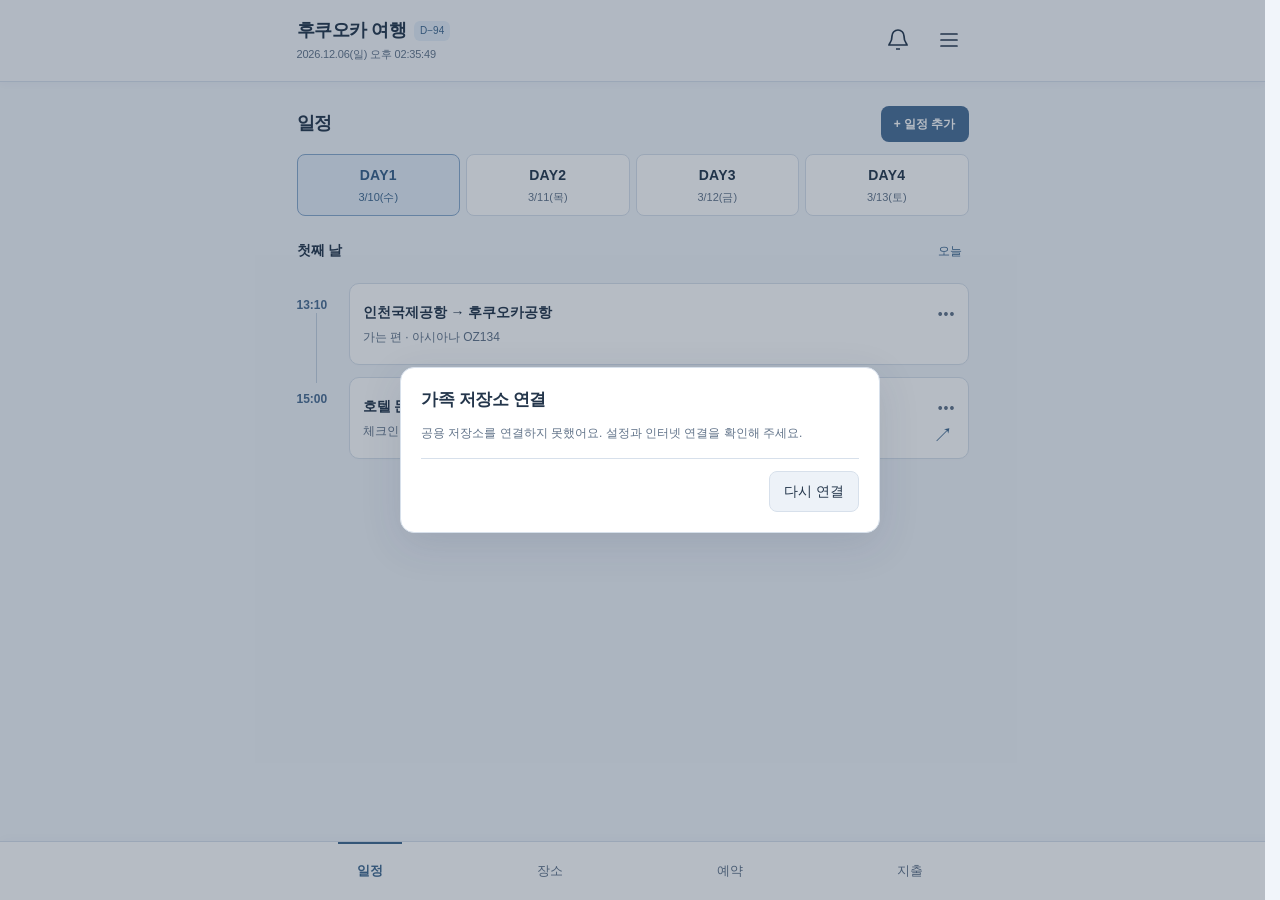
==== commit e5de6250: "Release 1.5.1: preserve iOS push enrollment gesture and clarify registration errors" ====
--- a/index.html
+++ b/index.html
@@ -138,8 +138,8 @@
 <dialog id="schedule-delete-dialog" aria-labelledby="schedule-delete-title"><div class="titleline"><h2 id="schedule-delete-title">일정 삭제</h2><button id="schedule-delete-close" class="close-icon" aria-label="일정 삭제 닫기">×</button></div><p id="schedule-delete-text"></p><p id="schedule-delete-note" class="help"></p><div class="actions"><button id="schedule-delete-confirm" class="danger-button">일정 삭제</button></div></dialog>
 <dialog id="schedule-time-dialog" aria-labelledby="schedule-time-title"><div class="titleline"><h2 id="schedule-time-title">시간 선택</h2><button type="button" class="close-icon" data-close="schedule-time-dialog" aria-label="시간 선택 닫기">×</button></div><div class="time-wheel-labels" aria-hidden="true"><span>오전·오후</span><span>시</span><span>분</span></div><div class="time-wheel"><div class="time-wheel-selection" aria-hidden="true"></div><div id="time-wheel-period" class="time-wheel-column" role="listbox" aria-label="오전 오후 선택" tabindex="0"></div><div id="time-wheel-hour" class="time-wheel-column" role="listbox" aria-label="시 선택" tabindex="0"></div><div id="time-wheel-minute" class="time-wheel-column" role="listbox" aria-label="분 선택" tabindex="0"></div></div><div class="actions"><button type="button" id="schedule-time-apply" class="primary">확인</button></div></dialog>
 <dialog id="memo-detail-dialog" aria-labelledby="memo-detail-title"><div class="titleline"><h2 id="memo-detail-title">메모 상세</h2><button class="close-icon" data-close="memo-detail-dialog" aria-label="메모 상세 닫기">×</button></div><small id="memo-detail-date"></small><p id="memo-detail-text"></p><div class="actions"><button id="memo-detail-delete" class="danger-button">삭제</button><button id="memo-detail-edit" class="primary">수정</button></div></dialog><dialog id="memo-delete-dialog" aria-labelledby="memo-delete-title"><div class="titleline"><h2 id="memo-delete-title">삭제하시겠습니까?</h2><button class="close-icon" data-close="memo-delete-dialog" aria-label="메모 삭제 확인 닫기">×</button></div><div class="actions"><button data-close="memo-delete-dialog">취소</button><button id="memo-delete-confirm" class="danger-button">삭제</button></div></dialog><dialog id="personal-editor" aria-labelledby="personal-title"><div class="titleline"><h2 id="personal-title">개인 체크리스트 수정</h2><button class="close-icon" data-close="personal-editor" aria-label="개인 체크리스트 수정 닫기">×</button></div><form id="personal-form"><p class="checklist-fields-label">준비 항목</p><div id="personal-edit-list"></div><button id="personal-add" type="button" class="inline">+ 항목 추가</button><div class="actions"><button id="personal-save" class="primary" disabled>저장</button></div></form></dialog><dialog id="checklist-delete-dialog" aria-labelledby="checklist-delete-title"><div class="titleline"><h2 id="checklist-delete-title">항목 삭제</h2><button class="close-icon" data-close="checklist-delete-dialog" aria-label="항목 삭제 닫기">×</button></div><p id="checklist-delete-message"></p><div class="actions"><button data-close="checklist-delete-dialog">취소</button><button id="checklist-delete-confirm" class="danger-button">삭제</button></div></dialog><div id="toast" role="status" hidden></div>
-<script src="./checklist-tree.js?v=1.5.0"></script>
-<script src="./checklist-defaults.js?v=1.5.0"></script>
+<script src="./checklist-tree.js?v=1.5.1"></script>
+<script src="./checklist-defaults.js?v=1.5.1"></script>
 <script>
 // 공통 일정은 고정 ID를 유지하며 추가·수정하세요. 개인 기록은 별도 저장합니다.
 const REAL_TRIP={start:'2027-03-10',end:'2027-03-13',days:[
@@ -471,14 +471,14 @@
 
 migrateMemoAuthors();renderNames();renderChecks();renderRecords();renderMemos();if(!loadError)save();if(!currentProfileId)openProfiles();if(loadError)toast(loadError==='migrated'?'이전 메모를 가져왔어요. 날짜를 확인해 주세요.':'이전 기록을 읽지 못했어요. 원본 저장 데이터는 보존했습니다.');
 </script>
-<script src="./releases.js?v=1.5.0"></script>
-<script src="./form-labels.js?v=1.5.0"></script>
-<script src="./time-picker.js?v=1.5.0"></script>
-<script src="./places.js?v=1.5.0"></script>
-<script src="./shared-config.js?v=1.5.0"></script>
-<script src="./shared-merge.js?v=1.5.0"></script>
-<script src="./shared-storage.js?v=1.5.0"></script>
+<script src="./releases.js?v=1.5.1"></script>
+<script src="./form-labels.js?v=1.5.1"></script>
+<script src="./time-picker.js?v=1.5.1"></script>
+<script src="./places.js?v=1.5.1"></script>
+<script src="./shared-config.js?v=1.5.1"></script>
+<script src="./shared-merge.js?v=1.5.1"></script>
+<script src="./shared-storage.js?v=1.5.1"></script>
 <script src="./push-config.js"></script>
 <script src="./notification-events.js"></script>
-<script src="./notifications.js"></script>
+<script src="./notifications.js?v=1.5.1"></script>
 </body></html>
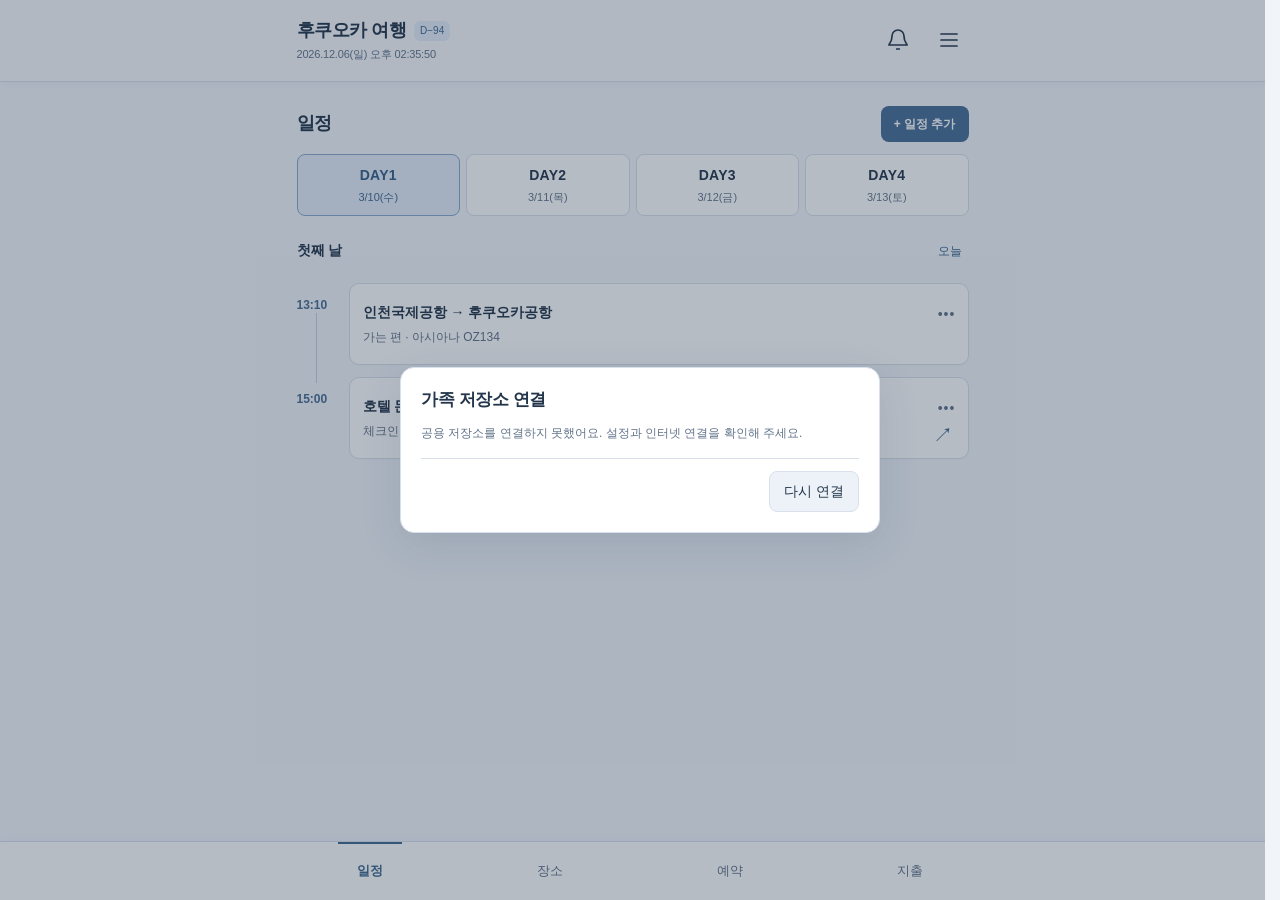
==== commit 6015da98: "Release 1.6.0: safe app updates, release notice, 90-day retention and compact notification links" ====
--- a/index.html
+++ b/index.html
@@ -86,7 +86,7 @@
 .release-history{margin-top:24px}.release-history>h3{font-size:15px;margin-bottom:12px}.release-list{border:1px solid var(--line);border-radius:12px;background:var(--surface);overflow:hidden}.release-entry{padding:18px 16px;border-bottom:1px solid var(--line)}.release-entry:last-child{border-bottom:0}.release-heading{display:flex;align-items:baseline;justify-content:space-between;gap:12px;margin-bottom:10px}.release-version{display:flex;align-items:baseline;gap:8px;flex-wrap:wrap}.release-version h4{font-size:15px;line-height:1.4;margin:0;font-weight:700}.release-pending{font-size:11px;color:var(--green);white-space:nowrap}.release-heading time{font-size:11px;color:var(--muted);white-space:nowrap;font-variant-numeric:tabular-nums}.release-changes{list-style:none;margin:0;padding:0;display:grid;gap:6px;font-size:13px;line-height:1.65;color:var(--ink)}.release-changes li{overflow-wrap:anywhere}
 .schedule-time-open{display:flex;align-items:center;justify-content:space-between;width:100%;text-align:left;min-height:42px;background:#f8fafd;border-color:#c5d1df;font-size:13px;font-variant-numeric:tabular-nums;font-weight:400;padding:9px 10px}.schedule-time-open::after{content:'';width:7px;height:7px;flex:0 0 7px;border-right:1.5px solid var(--muted);border-bottom:1.5px solid var(--muted);transform:rotate(45deg);margin:0 3px 4px 10px}.schedule-time-open.is-empty{color:var(--muted)}#schedule-time-dialog{width:min(380px,calc(100% - 24px));padding:20px}.time-wheel-labels{display:grid;grid-template-columns:repeat(3,minmax(0,1fr));text-align:center;font-size:11px;color:var(--muted);margin:20px 0 6px}.time-wheel{position:relative;display:grid;grid-template-columns:repeat(3,minmax(0,1fr));height:220px}.time-wheel-selection{position:absolute;top:88px;left:0;right:0;height:44px;background:var(--raised);border-radius:10px;pointer-events:none}.time-wheel-column{position:relative;height:220px;overflow-y:auto;overscroll-behavior:contain;scroll-snap-type:y mandatory;scrollbar-width:none;padding:88px 0;touch-action:pan-y;mask-image:linear-gradient(to bottom,transparent,#000 30%,#000 70%,transparent);-webkit-mask-image:linear-gradient(to bottom,transparent,#000 30%,#000 70%,transparent)}.time-wheel-column::-webkit-scrollbar{display:none}.time-wheel-option{display:block;scroll-snap-align:center;scroll-snap-stop:normal;width:100%;height:44px;min-height:44px;padding:0;border:0;border-radius:0;background:transparent;color:var(--muted);font-size:19px;font-weight:400;line-height:44px;text-align:center;font-variant-numeric:tabular-nums;opacity:.6}.time-wheel-option[aria-selected=true]{color:var(--ink);font-size:25px;font-weight:600;opacity:1}#time-wheel-period .time-wheel-option[aria-selected=true]{font-size:22px}#schedule-time-dialog .actions{margin-top:20px}#schedule-time-apply{min-width:88px}
 .personal-parent-row th>span{font-weight:600}.personal-table .personal-child-count{display:inline-block;margin-left:8px;font-size:10px;font-weight:400;color:var(--muted)}.personal-table .personal-subrow th:first-child{position:relative;padding-left:32px;font-size:12px;font-weight:400}.personal-subrow th:first-child::before{content:'';position:absolute;left:17px;top:calc(50% - 6px);width:7px;height:8px;border-left:1px solid #becbda;border-bottom:1px solid #becbda}.personal-edit-group{margin:12px 0}.personal-edit-group>.personal-edit-row{margin:0}.personal-edit-row.with-child-action{grid-template-columns:28px minmax(0,1fr) 28px 28px}.personal-edit-row .personal-sub-add{font-size:20px;color:var(--green)}.personal-edit-children{margin:6px 0 0 20px;padding-left:8px;border-left:1px solid var(--line)}.personal-edit-children .personal-edit-row{grid-template-columns:24px minmax(0,1fr) 26px;margin:6px 0}.personal-edit-children input{background:var(--surface)}.personal-edit-group.dragging,.personal-edit-child.dragging{background:var(--soft);box-shadow:0 3px 10px #294d7320;border-radius:7px}.personal-parent-row input:indeterminate{accent-color:var(--green)}#personal-editor .checklist-fields-label{margin-top:12px}@media(max-width:360px){.personal-edit-row.with-child-action{grid-template-columns:24px minmax(0,1fr) 24px 24px;gap:4px}.personal-edit-children{margin-left:16px;padding-left:5px}.personal-edit-row input{padding-inline:7px}}
-</style><link rel="stylesheet" href="./notifications.css">
+</style><link rel="stylesheet" href="./notifications.css?v=1.6.0">
 <style>
 /* Pointer interaction never shows a focus ring, including dialog autofocus. */
 html:not(.keyboard-navigation) :focus,html:not(.keyboard-navigation) :focus-visible{outline:none!important;box-shadow:none!important}
@@ -97,6 +97,7 @@
 document.addEventListener('keydown',e=>{if(e.key==='Tab')document.documentElement.classList.add('keyboard-navigation')},true);
 document.addEventListener('pointerdown',()=>document.documentElement.classList.remove('keyboard-navigation'),true);
 </script>
+<meta name="app-version" content="1.6.0">
 </head><body><div id="app-splash" hidden aria-hidden="true"><div class="splash-flight"><span class="splash-trail"></span><div class="splash-plane"><svg viewBox="0 0 48 44" focusable="false"><path d="M3 19h15L11 3h6l13 16h10c4 0 7 1 7 3s-3 3-7 3H30L17 41h-6l7-16H3l-2 7H0V12h1Z"/></svg></div></div></div>
 <header><div class="head"><div class="head-title"><div class="head-title-row"><h1>후쿠오카 여행</h1><div id="countdown" class="count"></div></div><div id="header-clock" class="date muted" aria-label="현재 날짜와 시간"></div></div><button id="notification-open" class="hamburger notification-bell" aria-label="알림센터 열기"><svg viewBox="0 0 24 24" fill="none" stroke="currentColor" stroke-width="1.7"><path d="M18 8a6 6 0 0 0-12 0c0 7-3 7-3 9h18c0-2-3-2-3-9ZM10 21h4"/></svg><span id="notification-dot" hidden></span></button><button id="menu-open" class="hamburger" aria-label="전체 메뉴 열기" aria-haspopup="dialog"><svg viewBox="0 0 24 24" fill="none" stroke="currentColor" stroke-width="1.7" stroke-linecap="round"><path d="M4 6h16M4 12h16M4 18h16"/></svg></button></div></header><div class="demo-note" id="demo-note" hidden>데모 · 예약·일정·지출은 화면 검토용 예시입니다.</div>
 <main class="wrap"><nav class="nav" aria-label="주요 메뉴"><button data-view="schedule" class="active" aria-current="page">일정</button><button data-view="places">장소</button><button data-view="overview">예약</button><button data-view="records">지출</button></nav>
@@ -138,8 +139,8 @@
 <dialog id="schedule-delete-dialog" aria-labelledby="schedule-delete-title"><div class="titleline"><h2 id="schedule-delete-title">일정 삭제</h2><button id="schedule-delete-close" class="close-icon" aria-label="일정 삭제 닫기">×</button></div><p id="schedule-delete-text"></p><p id="schedule-delete-note" class="help"></p><div class="actions"><button id="schedule-delete-confirm" class="danger-button">일정 삭제</button></div></dialog>
 <dialog id="schedule-time-dialog" aria-labelledby="schedule-time-title"><div class="titleline"><h2 id="schedule-time-title">시간 선택</h2><button type="button" class="close-icon" data-close="schedule-time-dialog" aria-label="시간 선택 닫기">×</button></div><div class="time-wheel-labels" aria-hidden="true"><span>오전·오후</span><span>시</span><span>분</span></div><div class="time-wheel"><div class="time-wheel-selection" aria-hidden="true"></div><div id="time-wheel-period" class="time-wheel-column" role="listbox" aria-label="오전 오후 선택" tabindex="0"></div><div id="time-wheel-hour" class="time-wheel-column" role="listbox" aria-label="시 선택" tabindex="0"></div><div id="time-wheel-minute" class="time-wheel-column" role="listbox" aria-label="분 선택" tabindex="0"></div></div><div class="actions"><button type="button" id="schedule-time-apply" class="primary">확인</button></div></dialog>
 <dialog id="memo-detail-dialog" aria-labelledby="memo-detail-title"><div class="titleline"><h2 id="memo-detail-title">메모 상세</h2><button class="close-icon" data-close="memo-detail-dialog" aria-label="메모 상세 닫기">×</button></div><small id="memo-detail-date"></small><p id="memo-detail-text"></p><div class="actions"><button id="memo-detail-delete" class="danger-button">삭제</button><button id="memo-detail-edit" class="primary">수정</button></div></dialog><dialog id="memo-delete-dialog" aria-labelledby="memo-delete-title"><div class="titleline"><h2 id="memo-delete-title">삭제하시겠습니까?</h2><button class="close-icon" data-close="memo-delete-dialog" aria-label="메모 삭제 확인 닫기">×</button></div><div class="actions"><button data-close="memo-delete-dialog">취소</button><button id="memo-delete-confirm" class="danger-button">삭제</button></div></dialog><dialog id="personal-editor" aria-labelledby="personal-title"><div class="titleline"><h2 id="personal-title">개인 체크리스트 수정</h2><button class="close-icon" data-close="personal-editor" aria-label="개인 체크리스트 수정 닫기">×</button></div><form id="personal-form"><p class="checklist-fields-label">준비 항목</p><div id="personal-edit-list"></div><button id="personal-add" type="button" class="inline">+ 항목 추가</button><div class="actions"><button id="personal-save" class="primary" disabled>저장</button></div></form></dialog><dialog id="checklist-delete-dialog" aria-labelledby="checklist-delete-title"><div class="titleline"><h2 id="checklist-delete-title">항목 삭제</h2><button class="close-icon" data-close="checklist-delete-dialog" aria-label="항목 삭제 닫기">×</button></div><p id="checklist-delete-message"></p><div class="actions"><button data-close="checklist-delete-dialog">취소</button><button id="checklist-delete-confirm" class="danger-button">삭제</button></div></dialog><div id="toast" role="status" hidden></div>
-<script src="./checklist-tree.js?v=1.5.1"></script>
-<script src="./checklist-defaults.js?v=1.5.1"></script>
+<script src="./checklist-tree.js?v=1.6.0"></script>
+<script src="./checklist-defaults.js?v=1.6.0"></script>
 <script>
 // 공통 일정은 고정 ID를 유지하며 추가·수정하세요. 개인 기록은 별도 저장합니다.
 const REAL_TRIP={start:'2027-03-10',end:'2027-03-13',days:[
@@ -471,14 +472,15 @@
 
 migrateMemoAuthors();renderNames();renderChecks();renderRecords();renderMemos();if(!loadError)save();if(!currentProfileId)openProfiles();if(loadError)toast(loadError==='migrated'?'이전 메모를 가져왔어요. 날짜를 확인해 주세요.':'이전 기록을 읽지 못했어요. 원본 저장 데이터는 보존했습니다.');
 </script>
-<script src="./releases.js?v=1.5.1"></script>
-<script src="./form-labels.js?v=1.5.1"></script>
-<script src="./time-picker.js?v=1.5.1"></script>
-<script src="./places.js?v=1.5.1"></script>
-<script src="./shared-config.js?v=1.5.1"></script>
-<script src="./shared-merge.js?v=1.5.1"></script>
-<script src="./shared-storage.js?v=1.5.1"></script>
-<script src="./push-config.js"></script>
-<script src="./notification-events.js"></script>
-<script src="./notifications.js?v=1.5.1"></script>
+<script src="./releases.js?v=1.6.0"></script>
+<script src="./form-labels.js?v=1.6.0"></script>
+<script src="./time-picker.js?v=1.6.0"></script>
+<script src="./places.js?v=1.6.0"></script>
+<script src="./shared-config.js?v=1.6.0"></script>
+<script src="./shared-merge.js?v=1.6.0"></script>
+<script src="./shared-storage.js?v=1.6.0"></script>
+<script src="./push-config.js?v=1.6.0"></script>
+<script src="./notification-events.js?v=1.6.0"></script>
+<script src="./notifications.js?v=1.6.0"></script>
+<script src="./app-updates.js?v=1.6.0"></script>
 </body></html>
--- a/notifications.css
+++ b/notifications.css
@@ -60,3 +60,5 @@
 #notification-detail-settings .notification-preference-copy>span{font-size:14px;font-weight:500;line-height:1.5}
 #notification-detail-settings .notification-preference-copy>p{font-size:12px;line-height:1.6;margin:3px 0 0;color:#8491a2}
 #notification-detail-settings .notification-toggle{flex:0 0 46px}
+
+.notification-meta{display:flex;align-items:center;justify-content:space-between;gap:12px;margin-bottom:8px}.notification-list .notification-meta .notification-card-date{margin:0;min-width:0}.notification-list .notification-meta .notification-destination{margin:0;font-size:10px;white-space:nowrap;flex-shrink:0}.notification-retention{flex-shrink:0;font-size:11px;color:#8491a2;line-height:1.6;margin:0;padding:10px 0 12px}.release-notice{height:auto;max-width:420px}.release-notice ul{padding-left:19px;font-size:13px;line-height:1.8;margin:16px 0}.release-notice li+li{margin-top:7px}.release-notice .actions{justify-content:flex-end}
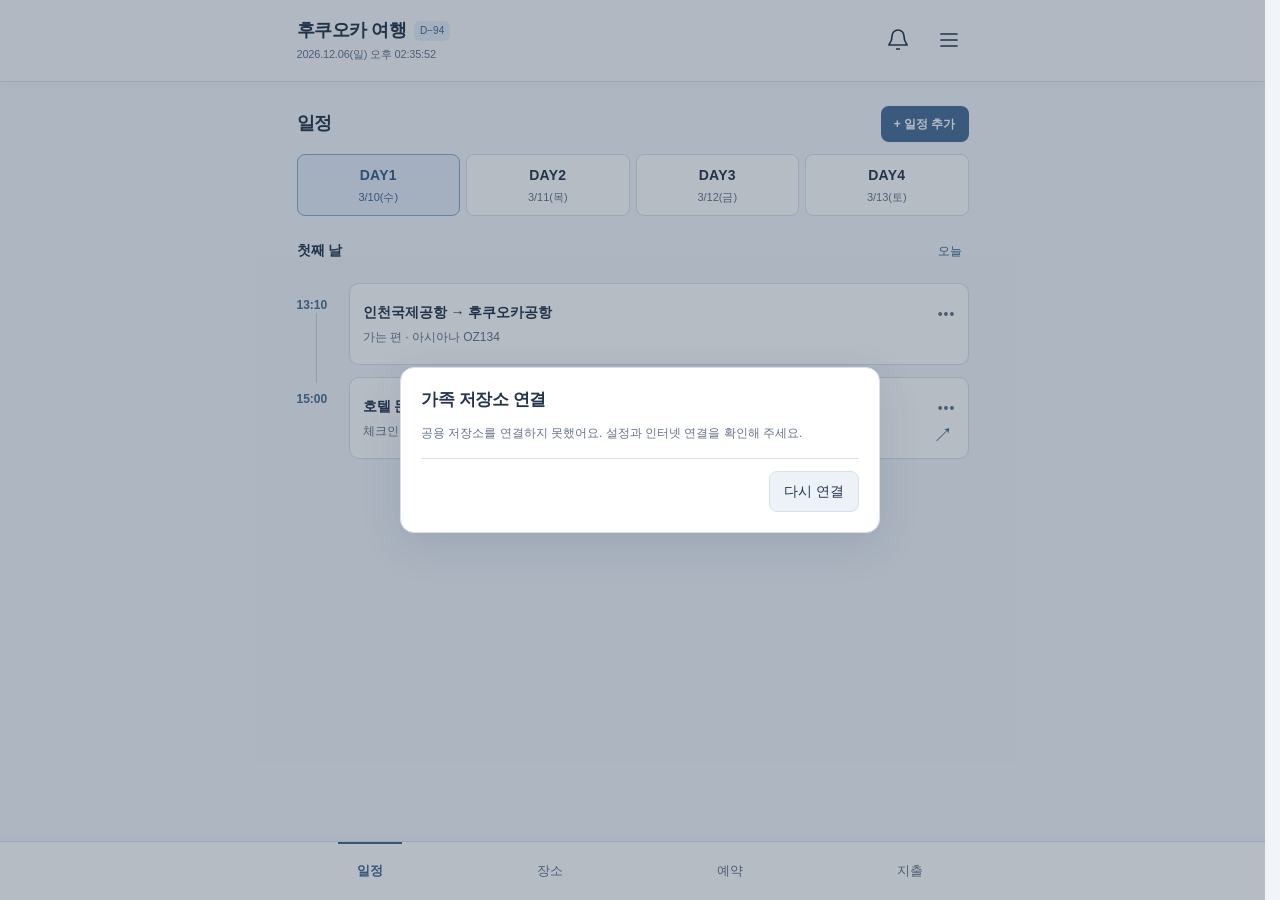
==== commit 6f047149: "Release 1.6.1: swipe notification dismissal and collapsible checklist groups" ====
--- a/index.html
+++ b/index.html
@@ -86,7 +86,7 @@
 .release-history{margin-top:24px}.release-history>h3{font-size:15px;margin-bottom:12px}.release-list{border:1px solid var(--line);border-radius:12px;background:var(--surface);overflow:hidden}.release-entry{padding:18px 16px;border-bottom:1px solid var(--line)}.release-entry:last-child{border-bottom:0}.release-heading{display:flex;align-items:baseline;justify-content:space-between;gap:12px;margin-bottom:10px}.release-version{display:flex;align-items:baseline;gap:8px;flex-wrap:wrap}.release-version h4{font-size:15px;line-height:1.4;margin:0;font-weight:700}.release-pending{font-size:11px;color:var(--green);white-space:nowrap}.release-heading time{font-size:11px;color:var(--muted);white-space:nowrap;font-variant-numeric:tabular-nums}.release-changes{list-style:none;margin:0;padding:0;display:grid;gap:6px;font-size:13px;line-height:1.65;color:var(--ink)}.release-changes li{overflow-wrap:anywhere}
 .schedule-time-open{display:flex;align-items:center;justify-content:space-between;width:100%;text-align:left;min-height:42px;background:#f8fafd;border-color:#c5d1df;font-size:13px;font-variant-numeric:tabular-nums;font-weight:400;padding:9px 10px}.schedule-time-open::after{content:'';width:7px;height:7px;flex:0 0 7px;border-right:1.5px solid var(--muted);border-bottom:1.5px solid var(--muted);transform:rotate(45deg);margin:0 3px 4px 10px}.schedule-time-open.is-empty{color:var(--muted)}#schedule-time-dialog{width:min(380px,calc(100% - 24px));padding:20px}.time-wheel-labels{display:grid;grid-template-columns:repeat(3,minmax(0,1fr));text-align:center;font-size:11px;color:var(--muted);margin:20px 0 6px}.time-wheel{position:relative;display:grid;grid-template-columns:repeat(3,minmax(0,1fr));height:220px}.time-wheel-selection{position:absolute;top:88px;left:0;right:0;height:44px;background:var(--raised);border-radius:10px;pointer-events:none}.time-wheel-column{position:relative;height:220px;overflow-y:auto;overscroll-behavior:contain;scroll-snap-type:y mandatory;scrollbar-width:none;padding:88px 0;touch-action:pan-y;mask-image:linear-gradient(to bottom,transparent,#000 30%,#000 70%,transparent);-webkit-mask-image:linear-gradient(to bottom,transparent,#000 30%,#000 70%,transparent)}.time-wheel-column::-webkit-scrollbar{display:none}.time-wheel-option{display:block;scroll-snap-align:center;scroll-snap-stop:normal;width:100%;height:44px;min-height:44px;padding:0;border:0;border-radius:0;background:transparent;color:var(--muted);font-size:19px;font-weight:400;line-height:44px;text-align:center;font-variant-numeric:tabular-nums;opacity:.6}.time-wheel-option[aria-selected=true]{color:var(--ink);font-size:25px;font-weight:600;opacity:1}#time-wheel-period .time-wheel-option[aria-selected=true]{font-size:22px}#schedule-time-dialog .actions{margin-top:20px}#schedule-time-apply{min-width:88px}
 .personal-parent-row th>span{font-weight:600}.personal-table .personal-child-count{display:inline-block;margin-left:8px;font-size:10px;font-weight:400;color:var(--muted)}.personal-table .personal-subrow th:first-child{position:relative;padding-left:32px;font-size:12px;font-weight:400}.personal-subrow th:first-child::before{content:'';position:absolute;left:17px;top:calc(50% - 6px);width:7px;height:8px;border-left:1px solid #becbda;border-bottom:1px solid #becbda}.personal-edit-group{margin:12px 0}.personal-edit-group>.personal-edit-row{margin:0}.personal-edit-row.with-child-action{grid-template-columns:28px minmax(0,1fr) 28px 28px}.personal-edit-row .personal-sub-add{font-size:20px;color:var(--green)}.personal-edit-children{margin:6px 0 0 20px;padding-left:8px;border-left:1px solid var(--line)}.personal-edit-children .personal-edit-row{grid-template-columns:24px minmax(0,1fr) 26px;margin:6px 0}.personal-edit-children input{background:var(--surface)}.personal-edit-group.dragging,.personal-edit-child.dragging{background:var(--soft);box-shadow:0 3px 10px #294d7320;border-radius:7px}.personal-parent-row input:indeterminate{accent-color:var(--green)}#personal-editor .checklist-fields-label{margin-top:12px}@media(max-width:360px){.personal-edit-row.with-child-action{grid-template-columns:24px minmax(0,1fr) 24px 24px;gap:4px}.personal-edit-children{margin-left:16px;padding-left:5px}.personal-edit-row input{padding-inline:7px}}
-</style><link rel="stylesheet" href="./notifications.css?v=1.6.0">
+</style><link rel="stylesheet" href="./notifications.css?v=1.6.1">
 <style>
 /* Pointer interaction never shows a focus ring, including dialog autofocus. */
 html:not(.keyboard-navigation) :focus,html:not(.keyboard-navigation) :focus-visible{outline:none!important;box-shadow:none!important}
@@ -97,7 +97,7 @@
 document.addEventListener('keydown',e=>{if(e.key==='Tab')document.documentElement.classList.add('keyboard-navigation')},true);
 document.addEventListener('pointerdown',()=>document.documentElement.classList.remove('keyboard-navigation'),true);
 </script>
-<meta name="app-version" content="1.6.0">
+<meta name="app-version" content="1.6.1">
 </head><body><div id="app-splash" hidden aria-hidden="true"><div class="splash-flight"><span class="splash-trail"></span><div class="splash-plane"><svg viewBox="0 0 48 44" focusable="false"><path d="M3 19h15L11 3h6l13 16h10c4 0 7 1 7 3s-3 3-7 3H30L17 41h-6l7-16H3l-2 7H0V12h1Z"/></svg></div></div></div>
 <header><div class="head"><div class="head-title"><div class="head-title-row"><h1>후쿠오카 여행</h1><div id="countdown" class="count"></div></div><div id="header-clock" class="date muted" aria-label="현재 날짜와 시간"></div></div><button id="notification-open" class="hamburger notification-bell" aria-label="알림센터 열기"><svg viewBox="0 0 24 24" fill="none" stroke="currentColor" stroke-width="1.7"><path d="M18 8a6 6 0 0 0-12 0c0 7-3 7-3 9h18c0-2-3-2-3-9ZM10 21h4"/></svg><span id="notification-dot" hidden></span></button><button id="menu-open" class="hamburger" aria-label="전체 메뉴 열기" aria-haspopup="dialog"><svg viewBox="0 0 24 24" fill="none" stroke="currentColor" stroke-width="1.7" stroke-linecap="round"><path d="M4 6h16M4 12h16M4 18h16"/></svg></button></div></header><div class="demo-note" id="demo-note" hidden>데모 · 예약·일정·지출은 화면 검토용 예시입니다.</div>
 <main class="wrap"><nav class="nav" aria-label="주요 메뉴"><button data-view="schedule" class="active" aria-current="page">일정</button><button data-view="places">장소</button><button data-view="overview">예약</button><button data-view="records">지출</button></nav>
@@ -139,8 +139,8 @@
 <dialog id="schedule-delete-dialog" aria-labelledby="schedule-delete-title"><div class="titleline"><h2 id="schedule-delete-title">일정 삭제</h2><button id="schedule-delete-close" class="close-icon" aria-label="일정 삭제 닫기">×</button></div><p id="schedule-delete-text"></p><p id="schedule-delete-note" class="help"></p><div class="actions"><button id="schedule-delete-confirm" class="danger-button">일정 삭제</button></div></dialog>
 <dialog id="schedule-time-dialog" aria-labelledby="schedule-time-title"><div class="titleline"><h2 id="schedule-time-title">시간 선택</h2><button type="button" class="close-icon" data-close="schedule-time-dialog" aria-label="시간 선택 닫기">×</button></div><div class="time-wheel-labels" aria-hidden="true"><span>오전·오후</span><span>시</span><span>분</span></div><div class="time-wheel"><div class="time-wheel-selection" aria-hidden="true"></div><div id="time-wheel-period" class="time-wheel-column" role="listbox" aria-label="오전 오후 선택" tabindex="0"></div><div id="time-wheel-hour" class="time-wheel-column" role="listbox" aria-label="시 선택" tabindex="0"></div><div id="time-wheel-minute" class="time-wheel-column" role="listbox" aria-label="분 선택" tabindex="0"></div></div><div class="actions"><button type="button" id="schedule-time-apply" class="primary">확인</button></div></dialog>
 <dialog id="memo-detail-dialog" aria-labelledby="memo-detail-title"><div class="titleline"><h2 id="memo-detail-title">메모 상세</h2><button class="close-icon" data-close="memo-detail-dialog" aria-label="메모 상세 닫기">×</button></div><small id="memo-detail-date"></small><p id="memo-detail-text"></p><div class="actions"><button id="memo-detail-delete" class="danger-button">삭제</button><button id="memo-detail-edit" class="primary">수정</button></div></dialog><dialog id="memo-delete-dialog" aria-labelledby="memo-delete-title"><div class="titleline"><h2 id="memo-delete-title">삭제하시겠습니까?</h2><button class="close-icon" data-close="memo-delete-dialog" aria-label="메모 삭제 확인 닫기">×</button></div><div class="actions"><button data-close="memo-delete-dialog">취소</button><button id="memo-delete-confirm" class="danger-button">삭제</button></div></dialog><dialog id="personal-editor" aria-labelledby="personal-title"><div class="titleline"><h2 id="personal-title">개인 체크리스트 수정</h2><button class="close-icon" data-close="personal-editor" aria-label="개인 체크리스트 수정 닫기">×</button></div><form id="personal-form"><p class="checklist-fields-label">준비 항목</p><div id="personal-edit-list"></div><button id="personal-add" type="button" class="inline">+ 항목 추가</button><div class="actions"><button id="personal-save" class="primary" disabled>저장</button></div></form></dialog><dialog id="checklist-delete-dialog" aria-labelledby="checklist-delete-title"><div class="titleline"><h2 id="checklist-delete-title">항목 삭제</h2><button class="close-icon" data-close="checklist-delete-dialog" aria-label="항목 삭제 닫기">×</button></div><p id="checklist-delete-message"></p><div class="actions"><button data-close="checklist-delete-dialog">취소</button><button id="checklist-delete-confirm" class="danger-button">삭제</button></div></dialog><div id="toast" role="status" hidden></div>
-<script src="./checklist-tree.js?v=1.6.0"></script>
-<script src="./checklist-defaults.js?v=1.6.0"></script>
+<script src="./checklist-tree.js?v=1.6.1"></script>
+<script src="./checklist-defaults.js?v=1.6.1"></script>
 <script>
 // 공통 일정은 고정 ID를 유지하며 추가·수정하세요. 개인 기록은 별도 저장합니다.
 const REAL_TRIP={start:'2027-03-10',end:'2027-03-13',days:[
@@ -318,15 +318,16 @@
 function updateProgress(group){$(group+'-table').querySelectorAll('tbody tr').forEach(row=>row.classList.toggle('complete',[...row.querySelectorAll('input')].every(input=>input.checked)));const inputs=[...$(group+'-table').querySelectorAll('input')];$(group+'-progress').textContent=inputs.filter(x=>x.checked).length+' / '+inputs.length+' 완료'}
 const PERSONAL_DEFAULTS=[['passport-bag','여권'],['medicine','개인 복용약'],['charger','충전기'],['power-bank','보조배터리'],['umbrella','우산']];
 function personalItems(id=currentProfileId){if(!id)return [];if(state.personalLists?.[id])return PersonalChecklist.normalize(state.personalLists[id]);const index=PROFILE_IDS.indexOf(id);return PersonalChecklistDefaults.build(state.memberNames?.[index]||'')}
+const collapsedChecklistGroups=new Set();
 function renderPersonalChecks(){
   const items=personalItems(),table=el('table','checktable personal-table'),head=el('thead'),header=el('tr');table.setAttribute('aria-label','개인 체크리스트');
   for(const title of ['준비 항목','완료']){const th=el('th','',title);th.scope='col';header.append(th)}head.append(header);const body=el('tbody');
   function addRow(item,parent=null){
     const sub=PersonalChecklist.children(item),row=el('tr',parent?'personal-subrow':sub.length?'personal-parent-row':''),name=el('th'),cell=el('td'),label=el('label'),check=el('input');name.scope='row';name.append(el('span','',item.text));
-    if(sub.length)name.append(el('small','personal-child-count',sub.filter(child=>child.checked).length+' / '+sub.length));
+    if(sub.length){const groupKey=currentProfileId+':'+item.id,collapsed=collapsedChecklistGroups.has(groupKey),toggle=el('button','check-group-toggle');toggle.type='button';toggle.setAttribute('aria-expanded',String(!collapsed));toggle.setAttribute('aria-label',item.text+(collapsed?' 펼치기':' 접기'));toggle.append(el('span','check-group-chevron',collapsed?'›':'⌄'),el('span','',item.text),el('small','personal-child-count',sub.filter(child=>child.checked).length+' / '+sub.length));toggle.onclick=()=>{if(collapsed)collapsedChecklistGroups.delete(groupKey);else collapsedChecklistGroups.add(groupKey);renderPersonalChecks();document.querySelectorAll('.check-group-toggle').forEach(button=>{if(button.getAttribute('aria-label')===item.text+(collapsed?' 접기':' 펼치기'))button.focus()})};name.replaceChildren(toggle)}
     check.type='checkbox';check.checked=sub.length?sub.every(child=>child.checked):item.checked;check.indeterminate=!!sub.length&&sub.some(child=>child.checked)&&!check.checked;check.setAttribute('aria-checked',check.indeterminate?'mixed':String(check.checked));check.setAttribute('aria-label',(parent?parent.text+' · ':'')+item.text+' 완료');
     check.onchange=()=>{const previous=state;state={...state,personalLists:{...state.personalLists,[currentProfileId]:PersonalChecklist.toggle(personalItems(),item.id,check.checked)}};if(!save())state=previous;renderPersonalChecks()};
-    label.append(check);cell.append(label);row.classList.toggle('complete',check.checked);row.append(name,cell);body.append(row);sub.forEach(child=>addRow(child,item));
+    label.append(check);cell.append(label);row.classList.toggle('complete',check.checked);row.append(name,cell);body.append(row);if(!collapsedChecklistGroups.has(currentProfileId+':'+item.id))sub.forEach(child=>addRow(child,item));
   }
   items.forEach(item=>addRow(item));table.append(head,body);$('pack-table').replaceChildren(table);if(!items.length)$('pack-table').append(el('p','empty','등록된 준비 항목이 없습니다.'));const progress=PersonalChecklist.progress(items);$('pack-progress').textContent=progress.done+' / '+progress.total+' 완료';
 }
@@ -472,15 +473,15 @@
 
 migrateMemoAuthors();renderNames();renderChecks();renderRecords();renderMemos();if(!loadError)save();if(!currentProfileId)openProfiles();if(loadError)toast(loadError==='migrated'?'이전 메모를 가져왔어요. 날짜를 확인해 주세요.':'이전 기록을 읽지 못했어요. 원본 저장 데이터는 보존했습니다.');
 </script>
-<script src="./releases.js?v=1.6.0"></script>
-<script src="./form-labels.js?v=1.6.0"></script>
-<script src="./time-picker.js?v=1.6.0"></script>
-<script src="./places.js?v=1.6.0"></script>
-<script src="./shared-config.js?v=1.6.0"></script>
-<script src="./shared-merge.js?v=1.6.0"></script>
-<script src="./shared-storage.js?v=1.6.0"></script>
-<script src="./push-config.js?v=1.6.0"></script>
-<script src="./notification-events.js?v=1.6.0"></script>
-<script src="./notifications.js?v=1.6.0"></script>
-<script src="./app-updates.js?v=1.6.0"></script>
+<script src="./releases.js?v=1.6.1"></script>
+<script src="./form-labels.js?v=1.6.1"></script>
+<script src="./time-picker.js?v=1.6.1"></script>
+<script src="./places.js?v=1.6.1"></script>
+<script src="./shared-config.js?v=1.6.1"></script>
+<script src="./shared-merge.js?v=1.6.1"></script>
+<script src="./shared-storage.js?v=1.6.1"></script>
+<script src="./push-config.js?v=1.6.1"></script>
+<script src="./notification-events.js?v=1.6.1"></script>
+<script src="./notifications.js?v=1.6.1"></script>
+<script src="./app-updates.js?v=1.6.1"></script>
 </body></html>
--- a/notifications.css
+++ b/notifications.css
@@ -62,3 +62,10 @@
 #notification-detail-settings .notification-toggle{flex:0 0 46px}
 
 .notification-meta{display:flex;align-items:center;justify-content:space-between;gap:12px;margin-bottom:8px}.notification-list .notification-meta .notification-card-date{margin:0;min-width:0}.notification-list .notification-meta .notification-destination{margin:0;font-size:10px;white-space:nowrap;flex-shrink:0}.notification-retention{flex-shrink:0;font-size:11px;color:#8491a2;line-height:1.6;margin:0;padding:10px 0 12px}.release-notice{height:auto;max-width:420px}.release-notice ul{padding-left:19px;font-size:13px;line-height:1.8;margin:16px 0}.release-notice li+li{margin-top:7px}.release-notice .actions{justify-content:flex-end}
+
+/* Keep update announcements compact even under the mobile bottom-sheet rules. */
+dialog.release-notice{position:fixed;inset:0;margin:auto;width:min(420px,calc(100% - 40px));max-width:420px;height:fit-content;min-height:0;max-height:calc(100dvh - 48px);padding:22px;border:1px solid var(--line);border-radius:16px;overflow:auto}
+.notification-list{overflow:hidden}.notification-list .notification-item{transition:transform .18s ease,opacity .18s ease;user-select:none}.notification-list .notification-item.is-swiping{transition:none}.notification-list .notification-item:active{background:transparent}
+@media(prefers-reduced-motion:reduce){.notification-list .notification-item{transition:none}}
+
+.notification-swipe{position:relative;overflow:hidden;border-bottom:1px solid #e7edf4;isolation:isolate}.notification-swipe:last-child{border-bottom:0}.notification-delete-background{position:absolute;inset:0;z-index:-1;background:#ce5555;color:white;display:flex;align-items:center;justify-content:flex-end;padding-right:24px;transition:background .15s}.notification-delete-background svg{width:23px;height:23px;transition:transform .15s}.notification-swipe.delete-ready .notification-delete-background{background:#b82f3e}.notification-swipe.delete-ready .notification-delete-background svg{transform:scale(1.25)}.notification-list .notification-swipe .notification-item{background:var(--surface);border-bottom:0}.notification-list .notification-swipe .notification-item.is-swiping{transition:none}.check-group-toggle{display:flex;align-items:center;gap:7px;width:100%;text-align:left;min-height:38px;padding:4px 0;border:0;background:none;border-radius:0;font-size:12px;font-weight:600}.check-group-chevron{width:12px;flex-shrink:0;font-size:17px;color:var(--muted)}.check-group-toggle .personal-child-count{margin-left:auto;font-weight:400;white-space:nowrap}
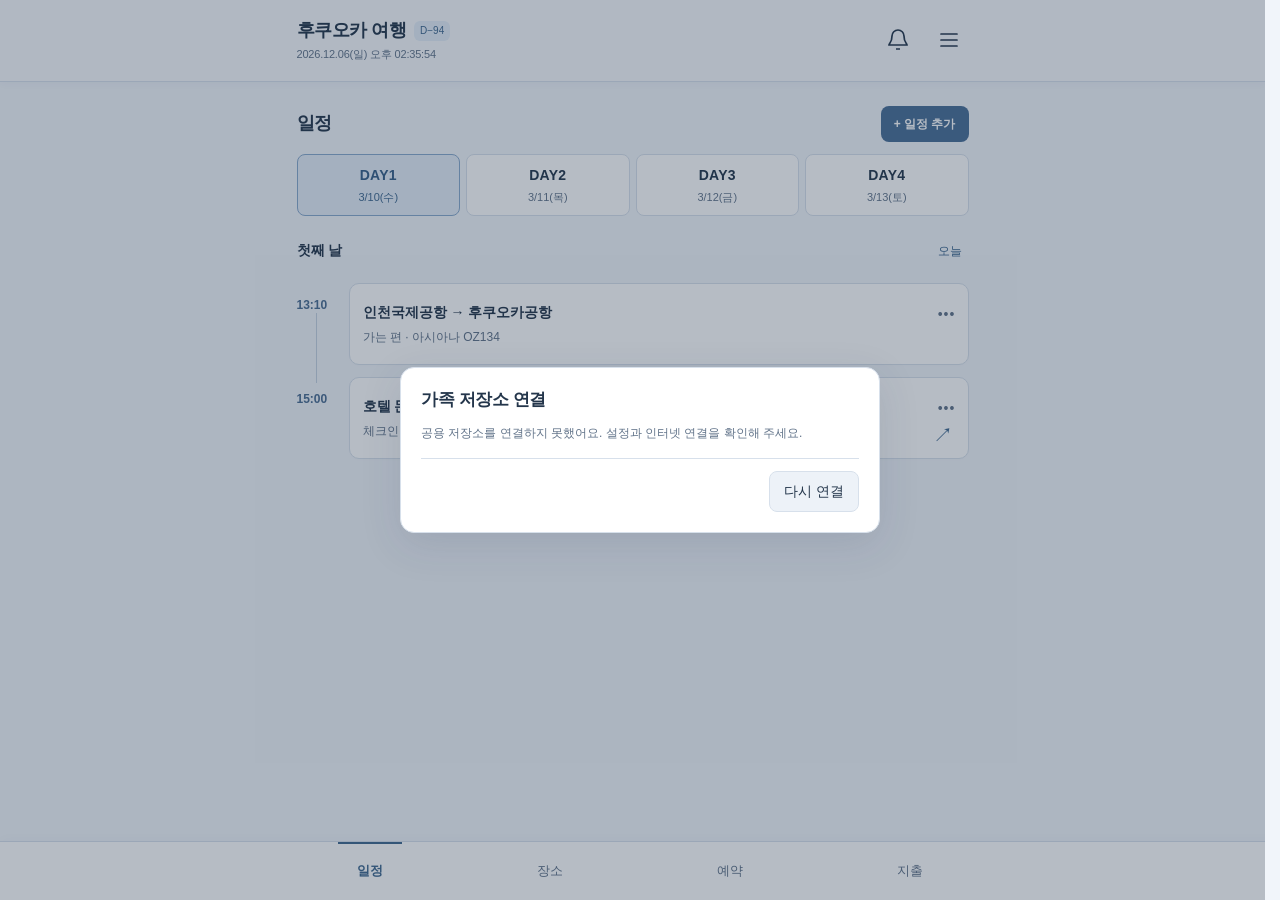
==== commit 6a1a0479: "Release 1.6.2: one-time device notification setup reminder" ====
--- a/index.html
+++ b/index.html
@@ -86,7 +86,7 @@
 .release-history{margin-top:24px}.release-history>h3{font-size:15px;margin-bottom:12px}.release-list{border:1px solid var(--line);border-radius:12px;background:var(--surface);overflow:hidden}.release-entry{padding:18px 16px;border-bottom:1px solid var(--line)}.release-entry:last-child{border-bottom:0}.release-heading{display:flex;align-items:baseline;justify-content:space-between;gap:12px;margin-bottom:10px}.release-version{display:flex;align-items:baseline;gap:8px;flex-wrap:wrap}.release-version h4{font-size:15px;line-height:1.4;margin:0;font-weight:700}.release-pending{font-size:11px;color:var(--green);white-space:nowrap}.release-heading time{font-size:11px;color:var(--muted);white-space:nowrap;font-variant-numeric:tabular-nums}.release-changes{list-style:none;margin:0;padding:0;display:grid;gap:6px;font-size:13px;line-height:1.65;color:var(--ink)}.release-changes li{overflow-wrap:anywhere}
 .schedule-time-open{display:flex;align-items:center;justify-content:space-between;width:100%;text-align:left;min-height:42px;background:#f8fafd;border-color:#c5d1df;font-size:13px;font-variant-numeric:tabular-nums;font-weight:400;padding:9px 10px}.schedule-time-open::after{content:'';width:7px;height:7px;flex:0 0 7px;border-right:1.5px solid var(--muted);border-bottom:1.5px solid var(--muted);transform:rotate(45deg);margin:0 3px 4px 10px}.schedule-time-open.is-empty{color:var(--muted)}#schedule-time-dialog{width:min(380px,calc(100% - 24px));padding:20px}.time-wheel-labels{display:grid;grid-template-columns:repeat(3,minmax(0,1fr));text-align:center;font-size:11px;color:var(--muted);margin:20px 0 6px}.time-wheel{position:relative;display:grid;grid-template-columns:repeat(3,minmax(0,1fr));height:220px}.time-wheel-selection{position:absolute;top:88px;left:0;right:0;height:44px;background:var(--raised);border-radius:10px;pointer-events:none}.time-wheel-column{position:relative;height:220px;overflow-y:auto;overscroll-behavior:contain;scroll-snap-type:y mandatory;scrollbar-width:none;padding:88px 0;touch-action:pan-y;mask-image:linear-gradient(to bottom,transparent,#000 30%,#000 70%,transparent);-webkit-mask-image:linear-gradient(to bottom,transparent,#000 30%,#000 70%,transparent)}.time-wheel-column::-webkit-scrollbar{display:none}.time-wheel-option{display:block;scroll-snap-align:center;scroll-snap-stop:normal;width:100%;height:44px;min-height:44px;padding:0;border:0;border-radius:0;background:transparent;color:var(--muted);font-size:19px;font-weight:400;line-height:44px;text-align:center;font-variant-numeric:tabular-nums;opacity:.6}.time-wheel-option[aria-selected=true]{color:var(--ink);font-size:25px;font-weight:600;opacity:1}#time-wheel-period .time-wheel-option[aria-selected=true]{font-size:22px}#schedule-time-dialog .actions{margin-top:20px}#schedule-time-apply{min-width:88px}
 .personal-parent-row th>span{font-weight:600}.personal-table .personal-child-count{display:inline-block;margin-left:8px;font-size:10px;font-weight:400;color:var(--muted)}.personal-table .personal-subrow th:first-child{position:relative;padding-left:32px;font-size:12px;font-weight:400}.personal-subrow th:first-child::before{content:'';position:absolute;left:17px;top:calc(50% - 6px);width:7px;height:8px;border-left:1px solid #becbda;border-bottom:1px solid #becbda}.personal-edit-group{margin:12px 0}.personal-edit-group>.personal-edit-row{margin:0}.personal-edit-row.with-child-action{grid-template-columns:28px minmax(0,1fr) 28px 28px}.personal-edit-row .personal-sub-add{font-size:20px;color:var(--green)}.personal-edit-children{margin:6px 0 0 20px;padding-left:8px;border-left:1px solid var(--line)}.personal-edit-children .personal-edit-row{grid-template-columns:24px minmax(0,1fr) 26px;margin:6px 0}.personal-edit-children input{background:var(--surface)}.personal-edit-group.dragging,.personal-edit-child.dragging{background:var(--soft);box-shadow:0 3px 10px #294d7320;border-radius:7px}.personal-parent-row input:indeterminate{accent-color:var(--green)}#personal-editor .checklist-fields-label{margin-top:12px}@media(max-width:360px){.personal-edit-row.with-child-action{grid-template-columns:24px minmax(0,1fr) 24px 24px;gap:4px}.personal-edit-children{margin-left:16px;padding-left:5px}.personal-edit-row input{padding-inline:7px}}
-</style><link rel="stylesheet" href="./notifications.css?v=1.6.1">
+</style><link rel="stylesheet" href="./notifications.css?v=1.6.2">
 <style>
 /* Pointer interaction never shows a focus ring, including dialog autofocus. */
 html:not(.keyboard-navigation) :focus,html:not(.keyboard-navigation) :focus-visible{outline:none!important;box-shadow:none!important}
@@ -97,7 +97,7 @@
 document.addEventListener('keydown',e=>{if(e.key==='Tab')document.documentElement.classList.add('keyboard-navigation')},true);
 document.addEventListener('pointerdown',()=>document.documentElement.classList.remove('keyboard-navigation'),true);
 </script>
-<meta name="app-version" content="1.6.1">
+<meta name="app-version" content="1.6.2">
 </head><body><div id="app-splash" hidden aria-hidden="true"><div class="splash-flight"><span class="splash-trail"></span><div class="splash-plane"><svg viewBox="0 0 48 44" focusable="false"><path d="M3 19h15L11 3h6l13 16h10c4 0 7 1 7 3s-3 3-7 3H30L17 41h-6l7-16H3l-2 7H0V12h1Z"/></svg></div></div></div>
 <header><div class="head"><div class="head-title"><div class="head-title-row"><h1>후쿠오카 여행</h1><div id="countdown" class="count"></div></div><div id="header-clock" class="date muted" aria-label="현재 날짜와 시간"></div></div><button id="notification-open" class="hamburger notification-bell" aria-label="알림센터 열기"><svg viewBox="0 0 24 24" fill="none" stroke="currentColor" stroke-width="1.7"><path d="M18 8a6 6 0 0 0-12 0c0 7-3 7-3 9h18c0-2-3-2-3-9ZM10 21h4"/></svg><span id="notification-dot" hidden></span></button><button id="menu-open" class="hamburger" aria-label="전체 메뉴 열기" aria-haspopup="dialog"><svg viewBox="0 0 24 24" fill="none" stroke="currentColor" stroke-width="1.7" stroke-linecap="round"><path d="M4 6h16M4 12h16M4 18h16"/></svg></button></div></header><div class="demo-note" id="demo-note" hidden>데모 · 예약·일정·지출은 화면 검토용 예시입니다.</div>
 <main class="wrap"><nav class="nav" aria-label="주요 메뉴"><button data-view="schedule" class="active" aria-current="page">일정</button><button data-view="places">장소</button><button data-view="overview">예약</button><button data-view="records">지출</button></nav>
@@ -139,8 +139,8 @@
 <dialog id="schedule-delete-dialog" aria-labelledby="schedule-delete-title"><div class="titleline"><h2 id="schedule-delete-title">일정 삭제</h2><button id="schedule-delete-close" class="close-icon" aria-label="일정 삭제 닫기">×</button></div><p id="schedule-delete-text"></p><p id="schedule-delete-note" class="help"></p><div class="actions"><button id="schedule-delete-confirm" class="danger-button">일정 삭제</button></div></dialog>
 <dialog id="schedule-time-dialog" aria-labelledby="schedule-time-title"><div class="titleline"><h2 id="schedule-time-title">시간 선택</h2><button type="button" class="close-icon" data-close="schedule-time-dialog" aria-label="시간 선택 닫기">×</button></div><div class="time-wheel-labels" aria-hidden="true"><span>오전·오후</span><span>시</span><span>분</span></div><div class="time-wheel"><div class="time-wheel-selection" aria-hidden="true"></div><div id="time-wheel-period" class="time-wheel-column" role="listbox" aria-label="오전 오후 선택" tabindex="0"></div><div id="time-wheel-hour" class="time-wheel-column" role="listbox" aria-label="시 선택" tabindex="0"></div><div id="time-wheel-minute" class="time-wheel-column" role="listbox" aria-label="분 선택" tabindex="0"></div></div><div class="actions"><button type="button" id="schedule-time-apply" class="primary">확인</button></div></dialog>
 <dialog id="memo-detail-dialog" aria-labelledby="memo-detail-title"><div class="titleline"><h2 id="memo-detail-title">메모 상세</h2><button class="close-icon" data-close="memo-detail-dialog" aria-label="메모 상세 닫기">×</button></div><small id="memo-detail-date"></small><p id="memo-detail-text"></p><div class="actions"><button id="memo-detail-delete" class="danger-button">삭제</button><button id="memo-detail-edit" class="primary">수정</button></div></dialog><dialog id="memo-delete-dialog" aria-labelledby="memo-delete-title"><div class="titleline"><h2 id="memo-delete-title">삭제하시겠습니까?</h2><button class="close-icon" data-close="memo-delete-dialog" aria-label="메모 삭제 확인 닫기">×</button></div><div class="actions"><button data-close="memo-delete-dialog">취소</button><button id="memo-delete-confirm" class="danger-button">삭제</button></div></dialog><dialog id="personal-editor" aria-labelledby="personal-title"><div class="titleline"><h2 id="personal-title">개인 체크리스트 수정</h2><button class="close-icon" data-close="personal-editor" aria-label="개인 체크리스트 수정 닫기">×</button></div><form id="personal-form"><p class="checklist-fields-label">준비 항목</p><div id="personal-edit-list"></div><button id="personal-add" type="button" class="inline">+ 항목 추가</button><div class="actions"><button id="personal-save" class="primary" disabled>저장</button></div></form></dialog><dialog id="checklist-delete-dialog" aria-labelledby="checklist-delete-title"><div class="titleline"><h2 id="checklist-delete-title">항목 삭제</h2><button class="close-icon" data-close="checklist-delete-dialog" aria-label="항목 삭제 닫기">×</button></div><p id="checklist-delete-message"></p><div class="actions"><button data-close="checklist-delete-dialog">취소</button><button id="checklist-delete-confirm" class="danger-button">삭제</button></div></dialog><div id="toast" role="status" hidden></div>
-<script src="./checklist-tree.js?v=1.6.1"></script>
-<script src="./checklist-defaults.js?v=1.6.1"></script>
+<script src="./checklist-tree.js?v=1.6.2"></script>
+<script src="./checklist-defaults.js?v=1.6.2"></script>
 <script>
 // 공통 일정은 고정 ID를 유지하며 추가·수정하세요. 개인 기록은 별도 저장합니다.
 const REAL_TRIP={start:'2027-03-10',end:'2027-03-13',days:[
@@ -473,15 +473,15 @@
 
 migrateMemoAuthors();renderNames();renderChecks();renderRecords();renderMemos();if(!loadError)save();if(!currentProfileId)openProfiles();if(loadError)toast(loadError==='migrated'?'이전 메모를 가져왔어요. 날짜를 확인해 주세요.':'이전 기록을 읽지 못했어요. 원본 저장 데이터는 보존했습니다.');
 </script>
-<script src="./releases.js?v=1.6.1"></script>
-<script src="./form-labels.js?v=1.6.1"></script>
-<script src="./time-picker.js?v=1.6.1"></script>
-<script src="./places.js?v=1.6.1"></script>
-<script src="./shared-config.js?v=1.6.1"></script>
-<script src="./shared-merge.js?v=1.6.1"></script>
-<script src="./shared-storage.js?v=1.6.1"></script>
-<script src="./push-config.js?v=1.6.1"></script>
-<script src="./notification-events.js?v=1.6.1"></script>
-<script src="./notifications.js?v=1.6.1"></script>
-<script src="./app-updates.js?v=1.6.1"></script>
+<script src="./releases.js?v=1.6.2"></script>
+<script src="./form-labels.js?v=1.6.2"></script>
+<script src="./time-picker.js?v=1.6.2"></script>
+<script src="./places.js?v=1.6.2"></script>
+<script src="./shared-config.js?v=1.6.2"></script>
+<script src="./shared-merge.js?v=1.6.2"></script>
+<script src="./shared-storage.js?v=1.6.2"></script>
+<script src="./push-config.js?v=1.6.2"></script>
+<script src="./notification-events.js?v=1.6.2"></script>
+<script src="./notifications.js?v=1.6.2"></script>
+<script src="./app-updates.js?v=1.6.2"></script>
 </body></html>
--- a/notifications.css
+++ b/notifications.css
@@ -69,3 +69,5 @@
 @media(prefers-reduced-motion:reduce){.notification-list .notification-item{transition:none}}
 
 .notification-swipe{position:relative;overflow:hidden;border-bottom:1px solid #e7edf4;isolation:isolate}.notification-swipe:last-child{border-bottom:0}.notification-delete-background{position:absolute;inset:0;z-index:-1;background:#ce5555;color:white;display:flex;align-items:center;justify-content:flex-end;padding-right:24px;transition:background .15s}.notification-delete-background svg{width:23px;height:23px;transition:transform .15s}.notification-swipe.delete-ready .notification-delete-background{background:#b82f3e}.notification-swipe.delete-ready .notification-delete-background svg{transform:scale(1.25)}.notification-list .notification-swipe .notification-item{background:var(--surface);border-bottom:0}.notification-list .notification-swipe .notification-item.is-swiping{transition:none}.check-group-toggle{display:flex;align-items:center;gap:7px;width:100%;text-align:left;min-height:38px;padding:4px 0;border:0;background:none;border-radius:0;font-size:12px;font-weight:600}.check-group-chevron{width:12px;flex-shrink:0;font-size:17px;color:var(--muted)}.check-group-toggle .personal-child-count{margin-left:auto;font-weight:400;white-space:nowrap}
+
+#notification-push-intro{position:fixed;inset:0;margin:auto;width:min(360px,calc(100% - 40px));max-width:360px;height:fit-content;min-height:0;max-height:calc(100dvh - 48px);padding:22px;border:1px solid var(--line);border-radius:16px;overflow:auto}#notification-push-intro .notification-heading{display:flex;justify-content:space-between;flex-direction:row-reverse;margin:0 0 12px;gap:8px}#notification-push-intro h2{text-align:left;font-size:16px}#notification-push-intro .push-intro-copy{font-size:13px;color:var(--muted);line-height:1.7;margin:0}#notification-push-intro .actions{justify-content:flex-end;margin-top:20px}
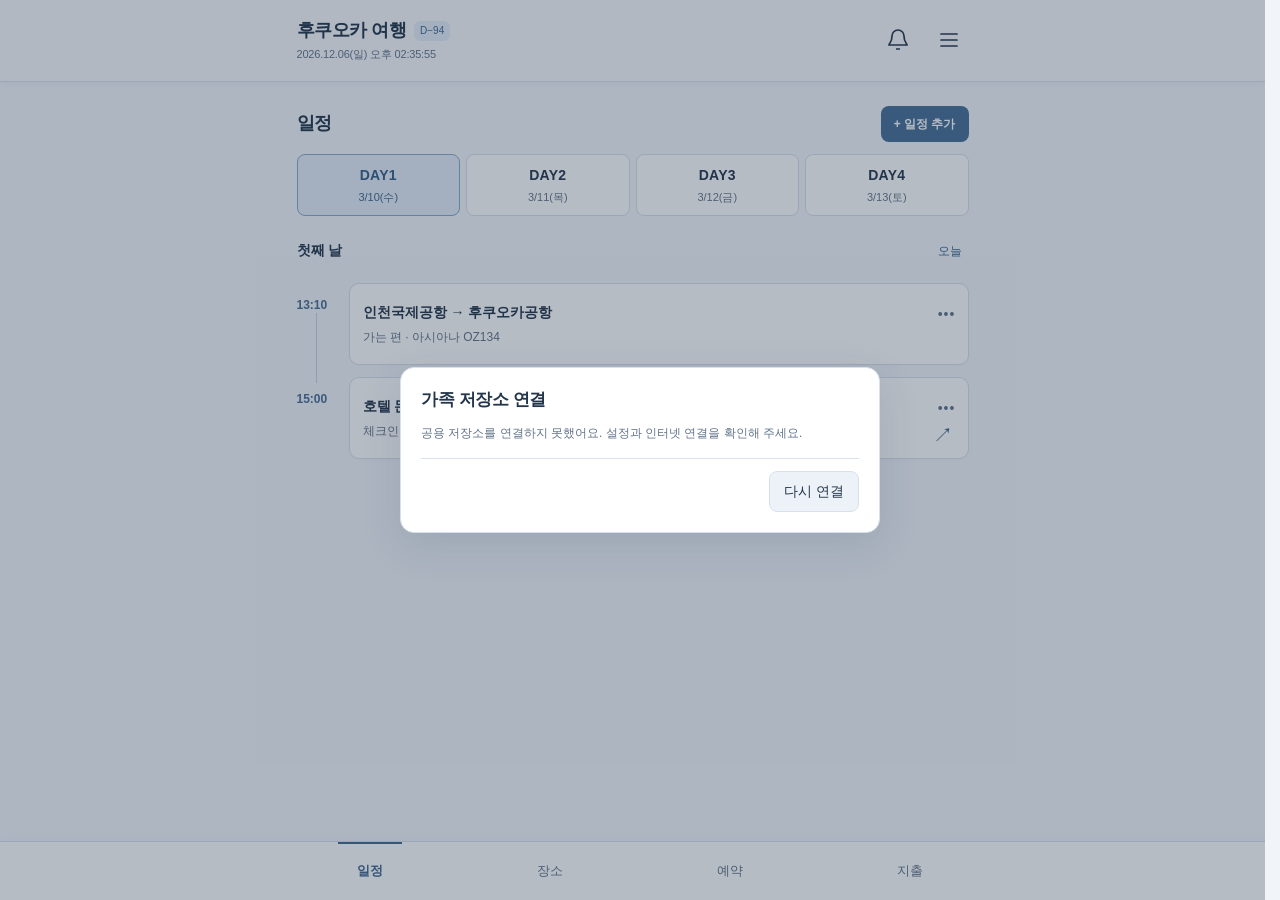
==== commit b3e0a0d4: "Release 1.7.0: shared travel files, drive search, and itinerary photos" ====
--- a/index.html
+++ b/index.html
@@ -86,7 +86,7 @@
 .release-history{margin-top:24px}.release-history>h3{font-size:15px;margin-bottom:12px}.release-list{border:1px solid var(--line);border-radius:12px;background:var(--surface);overflow:hidden}.release-entry{padding:18px 16px;border-bottom:1px solid var(--line)}.release-entry:last-child{border-bottom:0}.release-heading{display:flex;align-items:baseline;justify-content:space-between;gap:12px;margin-bottom:10px}.release-version{display:flex;align-items:baseline;gap:8px;flex-wrap:wrap}.release-version h4{font-size:15px;line-height:1.4;margin:0;font-weight:700}.release-pending{font-size:11px;color:var(--green);white-space:nowrap}.release-heading time{font-size:11px;color:var(--muted);white-space:nowrap;font-variant-numeric:tabular-nums}.release-changes{list-style:none;margin:0;padding:0;display:grid;gap:6px;font-size:13px;line-height:1.65;color:var(--ink)}.release-changes li{overflow-wrap:anywhere}
 .schedule-time-open{display:flex;align-items:center;justify-content:space-between;width:100%;text-align:left;min-height:42px;background:#f8fafd;border-color:#c5d1df;font-size:13px;font-variant-numeric:tabular-nums;font-weight:400;padding:9px 10px}.schedule-time-open::after{content:'';width:7px;height:7px;flex:0 0 7px;border-right:1.5px solid var(--muted);border-bottom:1.5px solid var(--muted);transform:rotate(45deg);margin:0 3px 4px 10px}.schedule-time-open.is-empty{color:var(--muted)}#schedule-time-dialog{width:min(380px,calc(100% - 24px));padding:20px}.time-wheel-labels{display:grid;grid-template-columns:repeat(3,minmax(0,1fr));text-align:center;font-size:11px;color:var(--muted);margin:20px 0 6px}.time-wheel{position:relative;display:grid;grid-template-columns:repeat(3,minmax(0,1fr));height:220px}.time-wheel-selection{position:absolute;top:88px;left:0;right:0;height:44px;background:var(--raised);border-radius:10px;pointer-events:none}.time-wheel-column{position:relative;height:220px;overflow-y:auto;overscroll-behavior:contain;scroll-snap-type:y mandatory;scrollbar-width:none;padding:88px 0;touch-action:pan-y;mask-image:linear-gradient(to bottom,transparent,#000 30%,#000 70%,transparent);-webkit-mask-image:linear-gradient(to bottom,transparent,#000 30%,#000 70%,transparent)}.time-wheel-column::-webkit-scrollbar{display:none}.time-wheel-option{display:block;scroll-snap-align:center;scroll-snap-stop:normal;width:100%;height:44px;min-height:44px;padding:0;border:0;border-radius:0;background:transparent;color:var(--muted);font-size:19px;font-weight:400;line-height:44px;text-align:center;font-variant-numeric:tabular-nums;opacity:.6}.time-wheel-option[aria-selected=true]{color:var(--ink);font-size:25px;font-weight:600;opacity:1}#time-wheel-period .time-wheel-option[aria-selected=true]{font-size:22px}#schedule-time-dialog .actions{margin-top:20px}#schedule-time-apply{min-width:88px}
 .personal-parent-row th>span{font-weight:600}.personal-table .personal-child-count{display:inline-block;margin-left:8px;font-size:10px;font-weight:400;color:var(--muted)}.personal-table .personal-subrow th:first-child{position:relative;padding-left:32px;font-size:12px;font-weight:400}.personal-subrow th:first-child::before{content:'';position:absolute;left:17px;top:calc(50% - 6px);width:7px;height:8px;border-left:1px solid #becbda;border-bottom:1px solid #becbda}.personal-edit-group{margin:12px 0}.personal-edit-group>.personal-edit-row{margin:0}.personal-edit-row.with-child-action{grid-template-columns:28px minmax(0,1fr) 28px 28px}.personal-edit-row .personal-sub-add{font-size:20px;color:var(--green)}.personal-edit-children{margin:6px 0 0 20px;padding-left:8px;border-left:1px solid var(--line)}.personal-edit-children .personal-edit-row{grid-template-columns:24px minmax(0,1fr) 26px;margin:6px 0}.personal-edit-children input{background:var(--surface)}.personal-edit-group.dragging,.personal-edit-child.dragging{background:var(--soft);box-shadow:0 3px 10px #294d7320;border-radius:7px}.personal-parent-row input:indeterminate{accent-color:var(--green)}#personal-editor .checklist-fields-label{margin-top:12px}@media(max-width:360px){.personal-edit-row.with-child-action{grid-template-columns:24px minmax(0,1fr) 24px 24px;gap:4px}.personal-edit-children{margin-left:16px;padding-left:5px}.personal-edit-row input{padding-inline:7px}}
-</style><link rel="stylesheet" href="./notifications.css?v=1.6.2">
+</style><link rel="stylesheet" href="./notifications.css?v=1.7.0">
 <style>
 /* Pointer interaction never shows a focus ring, including dialog autofocus. */
 html:not(.keyboard-navigation) :focus,html:not(.keyboard-navigation) :focus-visible{outline:none!important;box-shadow:none!important}
@@ -97,7 +97,7 @@
 document.addEventListener('keydown',e=>{if(e.key==='Tab')document.documentElement.classList.add('keyboard-navigation')},true);
 document.addEventListener('pointerdown',()=>document.documentElement.classList.remove('keyboard-navigation'),true);
 </script>
-<meta name="app-version" content="1.6.2">
+<meta name="app-version" content="1.7.0">
 </head><body><div id="app-splash" hidden aria-hidden="true"><div class="splash-flight"><span class="splash-trail"></span><div class="splash-plane"><svg viewBox="0 0 48 44" focusable="false"><path d="M3 19h15L11 3h6l13 16h10c4 0 7 1 7 3s-3 3-7 3H30L17 41h-6l7-16H3l-2 7H0V12h1Z"/></svg></div></div></div>
 <header><div class="head"><div class="head-title"><div class="head-title-row"><h1>후쿠오카 여행</h1><div id="countdown" class="count"></div></div><div id="header-clock" class="date muted" aria-label="현재 날짜와 시간"></div></div><button id="notification-open" class="hamburger notification-bell" aria-label="알림센터 열기"><svg viewBox="0 0 24 24" fill="none" stroke="currentColor" stroke-width="1.7"><path d="M18 8a6 6 0 0 0-12 0c0 7-3 7-3 9h18c0-2-3-2-3-9ZM10 21h4"/></svg><span id="notification-dot" hidden></span></button><button id="menu-open" class="hamburger" aria-label="전체 메뉴 열기" aria-haspopup="dialog"><svg viewBox="0 0 24 24" fill="none" stroke="currentColor" stroke-width="1.7" stroke-linecap="round"><path d="M4 6h16M4 12h16M4 18h16"/></svg></button></div></header><div class="demo-note" id="demo-note" hidden>데모 · 예약·일정·지출은 화면 검토용 예시입니다.</div>
 <main class="wrap"><nav class="nav" aria-label="주요 메뉴"><button data-view="schedule" class="active" aria-current="page">일정</button><button data-view="places">장소</button><button data-view="overview">예약</button><button data-view="records">지출</button></nav>
@@ -117,12 +117,12 @@
 <div class="ledger-container"><div id="record-list" aria-live="polite"></div></div>
 </section>
 <section id="settings" class="view" hidden><div class="sectionhead"><h2>기본 설정</h2></div><article class="card demo-settings" hidden><h3>화면 검토용 데이터</h3><p class="help" id="demo-settings-text"></p><button id="demo-toggle"></button></article><article class="card"><h3>구성원 정보</h3><form id="settings-names"><div class="names" id="settings-name-inputs"></div><button class="primary" style="margin-top:16px">구성원 정보 저장</button></form></article><article class="card" style="margin-top:18px"><h3>기록 백업</h3><p class="help">체크리스트·지출·메모를 파일로 보관하거나 다른 기기로 옮길 수 있어요.</p><div class="actions"><button id="export-text">지출내역 내보내기</button><button id="backup">전체 기록 백업</button><button id="restore-button">백업 불러오기</button><input type="file" id="restore-file" accept="application/json,.json" hidden></div><p class="help">불러오면 이 기기의 기록이 교체됩니다. 기록은 이 기기에 저장됩니다.</p></article><p class="settings-info">공식 정보 확인: 2026.11.11 · 한국·일본 시각 동일</p></section>
-<section id="memos" class="view" hidden><div class="sectionhead"><h2>여행 메모</h2><button id="memo-add" class="primary">+ 메모 추가</button></div><article class="card"><div id="memo-list"></div></article></section><dialog id="profile-dialog" aria-labelledby="profile-title"><div class="titleline"><h2 id="profile-title">프로필 선택</h2><button id="profile-close" class="close-icon" aria-label="프로필 선택 닫기">×</button></div><div id="profile-options" class="profile-options"></div></dialog><dialog id="memo-editor" aria-labelledby="memo-editor-title"><div class="titleline"><h2 id="memo-editor-title">메모 작성</h2><button class="close-icon" data-close="memo-editor" aria-label="메모 작성 닫기">×</button></div><form id="memo-form"><p id="memo-author" class="help"></p><label class="field">내용<textarea id="memo-text" maxlength="300" rows="5" placeholder="기억할 내용을 적어 주세요" required></textarea></label><div id="memo-counter" class="memo-counter">0 / 300</div><div class="actions"><button class="primary">저장</button></div></form></dialog>
+<section id="drive" class="view" hidden><div class="sectionhead"><h2>드라이브</h2><button id="drive-add" class="primary">+ 파일 추가</button></div><p class="help" id="drive-help">바우처와 티켓 등 중요한 파일을 가족과 함께 보관하세요.</p><article class="card" id="drive-list"></article><p id="drive-status" class="attachment-message" role="status"></p></section><section id="memos" class="view" hidden><div class="sectionhead"><h2>여행 메모</h2><button id="memo-add" class="primary">+ 메모 추가</button></div><article class="card"><div id="memo-list"></div></article></section><dialog id="profile-dialog" aria-labelledby="profile-title"><div class="titleline"><h2 id="profile-title">프로필 선택</h2><button id="profile-close" class="close-icon" aria-label="프로필 선택 닫기">×</button></div><div id="profile-options" class="profile-options"></div></dialog><dialog id="memo-editor" aria-labelledby="memo-editor-title"><div class="titleline"><h2 id="memo-editor-title">메모 작성</h2><button class="close-icon" data-close="memo-editor" aria-label="메모 작성 닫기">×</button></div><form id="memo-form"><p id="memo-author" class="help"></p><label class="field">내용<textarea id="memo-text" maxlength="300" rows="5" placeholder="기억할 내용을 적어 주세요" required></textarea></label><div id="memo-counter" class="memo-counter">0 / 300</div><div class="actions"><button class="primary">저장</button></div></form></dialog>
 
 <section id="info" class="view" hidden><div class="sectionhead"><h2>정보</h2></div><article class="card"><h3>후쿠오카 여행</h3><p class="help" id="app-version">버전 1.4.0 · 업데이트 2026.11.20</p><p id="info-contact" class="info-contact"></p></article><section class="release-history" aria-labelledby="release-history-title"><h3 id="release-history-title">업데이트 이력</h3><div id="release-list" class="release-list"></div></section></section><footer class="app-copyright">© 2026 Daisy. All rights reserved.</footer></main><dialog id="booking-editor" aria-labelledby="booking-edit-title"><div class="titleline"><h2 id="booking-edit-title">예약 수정</h2><button class="close-icon" data-close="booking-editor" aria-label="예약 수정 닫기">×</button></div><form id="booking-edit-form"><fieldset class="booking-status-options"><legend>상태</legend><label><input type="radio" name="booking-status" value="complete" required> 완료</label><label><input type="radio" name="booking-status" value="incomplete"> 미완료</label></fieldset><div id="booking-fields" class="formgrid"></div><div class="actions"><button class="primary" type="submit">저장</button></div></form></dialog><dialog id="booking-hotel" aria-labelledby="hotel-title"><div class="titleline"><h2 id="hotel-title">호텔 몬토레 후쿠오카</h2><button class="close-icon" data-close="booking-hotel" aria-label="호텔 상세 닫기">×</button></div><dl class="facts"><dt>숙박</dt><dd>2027.3.10 — 3.13 · 3박</dd><dt>체크인</dt><dd>15:00</dd><dt>체크아웃</dt><dd>11:00</dd><dt>객실</dt><dd>수페리어 트리플룸</dd><dt>식사</dt><dd>불포함</dd><dt>결제액</dt><dd>677,181원</dd><dt>준비 서류</dt><dd>여권 · 바우처</dd></dl><div class="notice">무료 취소 · 2027.3.5 15:00 전</div><div class="actions"><a class="linkbtn" href="https://www.google.com/maps/search/?api=1&query=Hotel+Monterey+Fukuoka+3-4-13+Watanabedori" target="_blank" rel="noopener">지도 ↗</a><a class="linkbtn" href="tel:+81927347111">전화</a><a class="linkbtn" href="https://www.hotelmonterey.co.jp/kr/fukuoka/access/" target="_blank" rel="noopener">공식 안내 ↗</a></div><p class="help">福岡市中央区渡辺通3丁目4番13号<br>와타나베도리역 도보 약 2분</p></dialog>
 <dialog id="booking-air" aria-labelledby="air-title"><div class="titleline"><h2 id="air-title">아시아나 왕복 항공</h2><button class="close-icon" data-close="booking-air" aria-label="항공 상세 닫기">×</button></div><div class="route"><div><small>3.10 수 · 인천</small><strong>13:10</strong></div><span>→</span><div><small>후쿠오카</small><strong>14:40</strong></div></div><small>OZ134</small><div class="divider"></div><div class="route"><div><small>3.13 토 · 후쿠오카</small><strong>15:50</strong></div><span>→</span><div><small>인천</small><strong>17:20</strong></div></div><small>OZ133</small><dl class="facts"><dt>1인 예상</dt><dd>375,700원</dd><dt>3인 예상</dt><dd>1,215,300원</dd></dl><p class="help">미예약 후보 · 운항 시간과 금액 재확인 필요</p></dialog>
 <dialog id="booking-tour" aria-labelledby="tour-title"><div class="titleline"><h2 id="tour-title">근교 버스투어</h2><button class="close-icon" data-close="booking-tour" aria-label="투어 상세 닫기">×</button></div><dl class="facts"><dt>날짜</dt><dd>2027.3.11 목</dd><dt>업체·코스</dt><dd>미정</dd><dt>집합</dt><dd>시간·장소 미정</dd><dt>금액</dt><dd>미정</dd></dl></dialog>
-<dialog id="menu-dialog" aria-labelledby="menu-title"><div class="titleline"><h2 id="menu-title">메뉴</h2><button class="close-icon" id="menu-close" aria-label="메뉴 닫기">×</button></div><button id="profile-switch" class="profile-switch" aria-haspopup="dialog"><span><small>현재 프로필</small><strong id="profile-current">프로필 선택</strong></span><span class="profile-change">변경 ›</span></button><div class="drawer-links"><button data-go="settings">기본 설정 <span>→</span></button><button id="notification-settings-menu">알림 설정 <span>→</span></button><button data-go="prepare">체크리스트 <span>→</span></button><button data-go="memos">여행 메모 <span>→</span></button><button data-go="info">정보 <span>→</span></button></div></dialog>
+<dialog id="menu-dialog" aria-labelledby="menu-title"><div class="titleline"><h2 id="menu-title">메뉴</h2><button class="close-icon" id="menu-close" aria-label="메뉴 닫기">×</button></div><button id="profile-switch" class="profile-switch" aria-haspopup="dialog"><span><small>현재 프로필</small><strong id="profile-current">프로필 선택</strong></span><span class="profile-change">변경 ›</span></button><div class="drawer-links"><button data-go="settings">기본 설정 <span>→</span></button><button id="notification-settings-menu">알림 설정 <span>→</span></button><button data-go="prepare">체크리스트 <span>→</span></button><button data-go="memos">여행 메모 <span>→</span></button><button data-go="drive">드라이브 <span>→</span></button><button data-go="info">정보 <span>→</span></button></div></dialog>
 <dialog id="place-detail" aria-labelledby="place-detail-title"><div class="titleline"><h2 id="place-detail-title"></h2><button class="close-icon" data-close="place-detail" aria-label="장소 상세 닫기">×</button></div><dl class="facts"><dt>카테고리</dt><dd id="place-detail-category"></dd><dt>장소·주소</dt><dd id="place-detail-map"></dd></dl><div class="place-detail-note"><h3>메모</h3><p id="place-detail-note"></p></div><div class="actions"><a id="place-detail-link" class="linkbtn" target="_blank" rel="noopener">지도 ↗</a><button id="place-remove" class="danger-button">삭제</button><button id="place-edit" class="primary">수정</button></div></dialog>
 <dialog id="place-editor" aria-labelledby="place-editor-title"><div class="titleline"><h2 id="place-editor-title">장소 추가</h2><button class="close-icon" data-close="place-editor" aria-label="장소 작성 닫기">×</button></div><form id="place-form"><div class="place-form"><label class="field">카테고리<select id="place-category" required><option value="">선택</option></select></label><label class="field">장소명<input id="place-name" required maxlength="120" placeholder="장소 이름"></label><label class="field">지도 검색용 장소 또는 주소<input id="place-map" maxlength="300" placeholder="구글지도에서 검색할 이름 또는 주소"></label><label class="field">메모<textarea id="place-note" rows="4" maxlength="1000" placeholder="가보고 싶은 이유나 기억할 내용"></textarea></label></div><div class="actions"><button id="place-save" class="primary" disabled>저장</button></div></form></dialog>
 <dialog id="place-delete-dialog" aria-labelledby="place-delete-title"><div class="titleline"><h2 id="place-delete-title">장소 삭제</h2><button class="close-icon" data-close="place-delete-dialog" aria-label="장소 삭제 닫기">×</button></div><p id="place-delete-message"></p><div class="actions"><button data-close="place-delete-dialog">취소</button><button id="place-delete-confirm" class="danger-button">삭제</button></div></dialog>
@@ -139,8 +139,8 @@
 <dialog id="schedule-delete-dialog" aria-labelledby="schedule-delete-title"><div class="titleline"><h2 id="schedule-delete-title">일정 삭제</h2><button id="schedule-delete-close" class="close-icon" aria-label="일정 삭제 닫기">×</button></div><p id="schedule-delete-text"></p><p id="schedule-delete-note" class="help"></p><div class="actions"><button id="schedule-delete-confirm" class="danger-button">일정 삭제</button></div></dialog>
 <dialog id="schedule-time-dialog" aria-labelledby="schedule-time-title"><div class="titleline"><h2 id="schedule-time-title">시간 선택</h2><button type="button" class="close-icon" data-close="schedule-time-dialog" aria-label="시간 선택 닫기">×</button></div><div class="time-wheel-labels" aria-hidden="true"><span>오전·오후</span><span>시</span><span>분</span></div><div class="time-wheel"><div class="time-wheel-selection" aria-hidden="true"></div><div id="time-wheel-period" class="time-wheel-column" role="listbox" aria-label="오전 오후 선택" tabindex="0"></div><div id="time-wheel-hour" class="time-wheel-column" role="listbox" aria-label="시 선택" tabindex="0"></div><div id="time-wheel-minute" class="time-wheel-column" role="listbox" aria-label="분 선택" tabindex="0"></div></div><div class="actions"><button type="button" id="schedule-time-apply" class="primary">확인</button></div></dialog>
 <dialog id="memo-detail-dialog" aria-labelledby="memo-detail-title"><div class="titleline"><h2 id="memo-detail-title">메모 상세</h2><button class="close-icon" data-close="memo-detail-dialog" aria-label="메모 상세 닫기">×</button></div><small id="memo-detail-date"></small><p id="memo-detail-text"></p><div class="actions"><button id="memo-detail-delete" class="danger-button">삭제</button><button id="memo-detail-edit" class="primary">수정</button></div></dialog><dialog id="memo-delete-dialog" aria-labelledby="memo-delete-title"><div class="titleline"><h2 id="memo-delete-title">삭제하시겠습니까?</h2><button class="close-icon" data-close="memo-delete-dialog" aria-label="메모 삭제 확인 닫기">×</button></div><div class="actions"><button data-close="memo-delete-dialog">취소</button><button id="memo-delete-confirm" class="danger-button">삭제</button></div></dialog><dialog id="personal-editor" aria-labelledby="personal-title"><div class="titleline"><h2 id="personal-title">개인 체크리스트 수정</h2><button class="close-icon" data-close="personal-editor" aria-label="개인 체크리스트 수정 닫기">×</button></div><form id="personal-form"><p class="checklist-fields-label">준비 항목</p><div id="personal-edit-list"></div><button id="personal-add" type="button" class="inline">+ 항목 추가</button><div class="actions"><button id="personal-save" class="primary" disabled>저장</button></div></form></dialog><dialog id="checklist-delete-dialog" aria-labelledby="checklist-delete-title"><div class="titleline"><h2 id="checklist-delete-title">항목 삭제</h2><button class="close-icon" data-close="checklist-delete-dialog" aria-label="항목 삭제 닫기">×</button></div><p id="checklist-delete-message"></p><div class="actions"><button data-close="checklist-delete-dialog">취소</button><button id="checklist-delete-confirm" class="danger-button">삭제</button></div></dialog><div id="toast" role="status" hidden></div>
-<script src="./checklist-tree.js?v=1.6.2"></script>
-<script src="./checklist-defaults.js?v=1.6.2"></script>
+<script src="./checklist-tree.js?v=1.7.0"></script>
+<script src="./checklist-defaults.js?v=1.7.0"></script>
 <script>
 // 공통 일정은 고정 ID를 유지하며 추가·수정하세요. 개인 기록은 별도 저장합니다.
 const REAL_TRIP={start:'2027-03-10',end:'2027-03-13',days:[
@@ -217,7 +217,7 @@
 document.addEventListener('keydown',event=>{if(event.key==='Tab')document.documentElement.classList.add('keyboard-navigation')});document.addEventListener('pointerdown',()=>document.documentElement.classList.remove('keyboard-navigation'));
 const LOCAL_PREVIEW=['localhost','127.0.0.1'].includes(location.hostname)&&new URLSearchParams(location.search).get('preview')==='real-release';
 const KEY=(demoActive?'fukuoka-2027-demo-v1':'fukuoka-2027-personal-v2')+(LOCAL_PREVIEW?'-preview':'');let state={names:['🌼','🐻','👸🏻'],checks:{},records:[]};let loadError=false;
-function validSchedulePatch(patch,id){const event=patch?.event;return patch&&TRIP.days.some(day=>day.date===patch.date)&&event&&event.id===id&&typeof id==='string'&&id.length>0&&id.length<=100&&typeof event.title==='string'&&event.title.trim().length>0&&event.title.length<=120&&typeof event.time==='string'&&(!event.time||/^(?:[01]\d|2[0-3]):[0-5]\d$/.test(event.time))&&typeof event.activity==='string'&&event.activity.length<=120&&typeof event.notes==='string'&&event.notes.length<=1000&&(event.map===undefined||typeof event.map==='string'&&event.map.length<=300)}
+function validSchedulePatch(patch,id){const event=patch?.event;return patch&&TRIP.days.some(day=>day.date===patch.date)&&event&&event.id===id&&typeof id==='string'&&id.length>0&&id.length<=100&&typeof event.title==='string'&&event.title.trim().length>0&&event.title.length<=120&&typeof event.time==='string'&&(!event.time||/^(?:[01]\d|2[0-3]):[0-5]\d$/.test(event.time))&&typeof event.activity==='string'&&event.activity.length<=120&&typeof event.notes==='string'&&event.notes.length<=1000&&(event.photoIds===undefined||Array.isArray(event.photoIds)&&event.photoIds.length<=5&&new Set(event.photoIds).size===event.photoIds.length&&event.photoIds.every(id=>typeof id==='string'&&/^[a-f0-9-]{36}$/.test(id)))&&(event.map===undefined||typeof event.map==='string'&&event.map.length<=300)}
 function validScheduleState(value){return (value.eventOverrides===undefined||value.eventOverrides&&typeof value.eventOverrides==='object'&&!Array.isArray(value.eventOverrides)&&Object.entries(value.eventOverrides).every(([id,patch])=>validSchedulePatch(patch,id)))&&(value.deletedEventIds===undefined||Array.isArray(value.deletedEventIds)&&value.deletedEventIds.every(id=>typeof id==='string'&&id.length<=100))}
 function sortDayEvents(events){return [...events].sort((a,b)=>(a.time||'99:99').localeCompare(b.time||'99:99'))}
 function scheduleFromState(baseDays,value){const days=JSON.parse(JSON.stringify(baseDays)),removed=new Set(value.deletedEventIds||[]);days.forEach(day=>{day.events=day.events.filter(event=>!removed.has(event.id)).map(standaloneEvent)});for(const [id,patch] of Object.entries(value.eventOverrides||{})){if(!validSchedulePatch(patch,id)||removed.has(id))continue;days.forEach(day=>{day.events=day.events.filter(event=>event.id!==id)});const target=days.find(day=>day.date===patch.date);if(target)target.events.push(standaloneEvent({...patch.event,schemaVersion:1}))}days.forEach(day=>{day.events=sortDayEvents(day.events)});return days}
@@ -290,7 +290,7 @@
 $('expense-detail-close').onclick=()=>$('expense-detail-dialog').close();
 function recordActions(record){showActions(record.text,[{label:'상세정보',run:()=>showExpenseDetail(record)},{label:'수정',run:()=>openEditor(record)},{label:'삭제',danger:true,run:()=>deleteRecord(record)}])}
 function moreButton(label,run){const button=el('button','more-button','•••');button.type='button';button.setAttribute('aria-label',label+' 더보기');button.setAttribute('aria-haspopup','dialog');button.onclick=run;return button}
-function showStop(day,event){currentStopId=event.id;$('stop-title').textContent=event.title;const body=$('stop-detail');body.replaceChildren();const facts=el('dl','facts'),pairs=[['날짜',dateLabel(day.date)],['시간',event.time||'미정']];if(event.activity&&event.activity!==event.title)pairs.push(['활동',event.activity]);if(event.address)pairs.push(['주소',event.address]);else if(event.map&&event.map!==event.title)pairs.push(['지도 검색',event.map]);if(event.notes)pairs.push(['메모',event.notes]);pairs.forEach(([label,value])=>facts.append(el('dt','',label),el('dd','',value)));body.append(facts);const linked=eventExpenses(event.id);if(linked.length){const section=el('section','stop-ledger'),heading=el('div','titleline');heading.append(el('h3','','지출내역'),el('span','muted',sumText(linked)));section.append(heading);linked.forEach(record=>{const row=el('button','stop-expense');row.type='button';row.setAttribute('aria-label',record.text+' 지출 상세정보');row.onclick=()=>showExpenseDetail(record);row.append(el('span','',record.text),el('b','',money(record.amount,record.currency)));section.append(row)});body.append(section)}const editActions=el('div','schedule-edit-actions'),edit=el('button','','수정'),remove=el('button','danger-text','삭제');edit.onclick=()=>{$('stop-dialog').close();openScheduleEditor(event.id)};remove.onclick=()=>openScheduleDelete(event.id);editActions.append(edit,remove);body.append(editActions);const actions=el('div','actions'),add=el('button','primary','지출 등록');add.onclick=()=>{$('stop-dialog').close();openExpense(day,event)};actions.append(add);if(eventMapQuery(event))actions.append(mapLink(eventMapQuery(event)));if(event.source){const a=el('a','linkbtn','공식 안내 ↗');a.href=event.source;a.target='_blank';a.rel='noopener';actions.append(a)}body.append(actions);if(!$('stop-dialog').open)$('stop-dialog').showModal()}
+function showStop(day,event){currentStopId=event.id;$('stop-title').textContent=event.title;const body=$('stop-detail');body.replaceChildren();if(window.SchedulePhotos)SchedulePhotos.view(body,event);const facts=el('dl','facts'),pairs=[['날짜',dateLabel(day.date)],['시간',event.time||'미정']];if(event.activity&&event.activity!==event.title)pairs.push(['활동',event.activity]);if(event.address)pairs.push(['주소',event.address]);else if(event.map&&event.map!==event.title)pairs.push(['지도 검색',event.map]);if(event.notes)pairs.push(['메모',event.notes]);pairs.forEach(([label,value])=>facts.append(el('dt','',label),el('dd','',value)));body.append(facts);const linked=eventExpenses(event.id);if(linked.length){const section=el('section','stop-ledger'),heading=el('div','titleline');heading.append(el('h3','','지출내역'),el('span','muted',sumText(linked)));section.append(heading);linked.forEach(record=>{const row=el('button','stop-expense');row.type='button';row.setAttribute('aria-label',record.text+' 지출 상세정보');row.onclick=()=>showExpenseDetail(record);row.append(el('span','',record.text),el('b','',money(record.amount,record.currency)));section.append(row)});body.append(section)}const editActions=el('div','schedule-edit-actions'),edit=el('button','','수정'),remove=el('button','danger-text','삭제');edit.onclick=()=>{$('stop-dialog').close();openScheduleEditor(event.id)};remove.onclick=()=>openScheduleDelete(event.id);editActions.append(edit,remove);body.append(editActions);const actions=el('div','actions'),add=el('button','primary','지출 등록');add.onclick=()=>{$('stop-dialog').close();openExpense(day,event)};actions.append(add);if(eventMapQuery(event))actions.append(mapLink(eventMapQuery(event)));if(event.source){const a=el('a','linkbtn','공식 안내 ↗');a.href=event.source;a.target='_blank';a.rel='noopener';actions.append(a)}body.append(actions);if(!$('stop-dialog').open)$('stop-dialog').showModal()}
 $('stop-close').onclick=()=>$('stop-dialog').close();
 function activitySummary(event){return event.activity||''}
 function eventExpenses(eventId){return state.records.filter(record=>record.type==='expense'&&record.eventId===eventId)}
@@ -301,11 +301,11 @@
 renderScheduleHours();$('schedule-period').onchange=()=>{const previous=$('schedule-hour').value,selected=previous?String(Number(previous)%12+($('schedule-period').value==='pm'?12:0)).padStart(2,'0'):'';renderScheduleHours(selected);syncScheduleTime();updateScheduleSave()};
 for(let minute=10;minute<60;minute+=10){const value=String(minute).padStart(2,'0'),option=el('option','',value+'분');option.value=value;$('schedule-minute').append(option)}
 function syncScheduleTime(){$('schedule-minute').disabled=!$('schedule-hour').value;if(!$('schedule-hour').value)$('schedule-minute').value='00';if(typeof renderScheduleTimeLabel==='function')renderScheduleTimeLabel()}$('schedule-hour').onchange=syncScheduleTime;
-function openScheduleEditor(id=null){const info=id?eventInfo(id):null;if(id&&!info)return;scheduleEditingId=id;$('schedule-form').reset();if(typeof renderSchedulePlaces==='function')renderSchedulePlaces();$('schedule-editor-title').textContent=id?'일정 수정':'일정 추가';const dates=$('schedule-date');dates.replaceChildren();TRIP.days.forEach(day=>{const option=el('option','',dateLabel(day.date));option.value=day.date;dates.append(option)});$('schedule-place').value=info?.event.title||'';$('schedule-map').value=info?.event.map&&info.event.map!==info.event.title?info.event.map:'';$('schedule-date').value=info?.day.date||TRIP.days[selectedDay].date;const savedTime=info?.event.time||'';if(savedTime){const [hour,minute]=savedTime.split(':').map(Number),rounded=Math.min(1430,Math.round((hour*60+minute)/10)*10);$('schedule-period').value=Math.floor(rounded/60)<12?'am':'pm';renderScheduleHours(String(Math.floor(rounded/60)).padStart(2,'0'));$('schedule-minute').value=String(rounded%60).padStart(2,'0')}else{$('schedule-period').value='pm';renderScheduleHours();$('schedule-minute').value='00'}syncScheduleTime();$('schedule-activity').value=info?.event.activity||'';$('schedule-notes').value=info?.event.notes||'';updateScheduleSave();$('schedule-editor').showModal()}
+function openScheduleEditor(id=null){const info=id?eventInfo(id):null;if(id&&!info)return;scheduleEditingId=id;$('schedule-form').reset();if(typeof renderSchedulePlaces==='function')renderSchedulePlaces();$('schedule-editor-title').textContent=id?'일정 수정':'일정 추가';const dates=$('schedule-date');dates.replaceChildren();TRIP.days.forEach(day=>{const option=el('option','',dateLabel(day.date));option.value=day.date;dates.append(option)});$('schedule-place').value=info?.event.title||'';$('schedule-map').value=info?.event.map&&info.event.map!==info.event.title?info.event.map:'';$('schedule-date').value=info?.day.date||TRIP.days[selectedDay].date;const savedTime=info?.event.time||'';if(savedTime){const [hour,minute]=savedTime.split(':').map(Number),rounded=Math.min(1430,Math.round((hour*60+minute)/10)*10);$('schedule-period').value=Math.floor(rounded/60)<12?'am':'pm';renderScheduleHours(String(Math.floor(rounded/60)).padStart(2,'0'));$('schedule-minute').value=String(rounded%60).padStart(2,'0')}else{$('schedule-period').value='pm';renderScheduleHours();$('schedule-minute').value='00'}syncScheduleTime();$('schedule-activity').value=info?.event.activity||'';$('schedule-notes').value=info?.event.notes||'';updateScheduleSave();if(window.SchedulePhotos)SchedulePhotos.edit(id);$('schedule-editor').showModal()}
 function commitScheduleState(next){const previous=state;state=next;if(!save()){state=previous;return false}applyScheduleEdits();return true}
 function updateScheduleEvent(date,event){const patch={date,event:{...event,schemaVersion:1}};if(!validSchedulePatch(patch,event.id))return false;return commitScheduleState({...state,eventOverrides:{...(state.eventOverrides||{}),[event.id]:patch},deletedEventIds:(state.deletedEventIds||[]).filter(id=>id!==event.id),records:state.records.map(record=>record.eventId===event.id?{...record,eventTitle:event.title}:record)})}
 function renderAfterScheduleEdit(date,id){renderEventOptions();renderRecords();const index=TRIP.days.findIndex(day=>day.date===date);if(index>=0)selectDay(index);go('schedule');if(id)requestAnimationFrame(()=>{const row=[...$('timeline').querySelectorAll('[data-event-id]')].find(node=>node.dataset.eventId===id);if(row){row.classList.add('schedule-updated');row.scrollIntoView({behavior:'smooth',block:'center'})}})}
-$('schedule-add').onclick=()=>openScheduleEditor();$('schedule-editor-close').onclick=()=>$('schedule-editor').close();$('schedule-form').onsubmit=e=>{e.preventDefault();if(!scheduleFormReady())return;const original=scheduleEditingId?eventInfo(scheduleEditingId):null;if(scheduleEditingId&&!original){toast('일정을 다시 선택해 주세요.');return}const title=$('schedule-place').value.trim(),date=$('schedule-date').value;if(!title)return;const id=scheduleEditingId||'event-'+Date.now().toString(36)+'-'+Math.random().toString(36).slice(2,8),event={...(original?.event||{}),id,schemaVersion:1,title,time:$('schedule-hour').value?$('schedule-hour').value+':'+$('schedule-minute').value:'',activity:$('schedule-activity').value.trim(),notes:$('schedule-notes').value.trim()};event.map=$('schedule-map').value.trim()||title;if(!original||original.event.map!==event.map){delete event.address;delete event.source}if(!updateScheduleEvent(date,event))return;$('schedule-editor').close();renderAfterScheduleEdit(date,id);toast(original?'일정을 수정했어요.':'일정을 추가했어요.')};
+$('schedule-add').onclick=()=>openScheduleEditor();$('schedule-editor-close').onclick=()=>$('schedule-editor').close();$('schedule-form').onsubmit=async e=>{e.preventDefault();if(!scheduleFormReady())return;const original=scheduleEditingId?eventInfo(scheduleEditingId):null;if(scheduleEditingId&&!original){toast('일정을 다시 선택해 주세요.');return}const title=$('schedule-place').value.trim(),date=$('schedule-date').value;if(!title)return;const id=scheduleEditingId||'event-'+Date.now().toString(36)+'-'+Math.random().toString(36).slice(2,8),event={...(original?.event||{}),id,schemaVersion:1,title,time:$('schedule-hour').value?$('schedule-hour').value+':'+$('schedule-minute').value:'',activity:$('schedule-activity').value.trim(),notes:$('schedule-notes').value.trim()};event.map=$('schedule-map').value.trim()||title;if(!original||original.event.map!==event.map){delete event.address;delete event.source}if(!updateScheduleEvent(date,event))return;if(window.SchedulePhotos){scheduleEditingId=id;if(!await SchedulePhotos.save(id))return}$('schedule-editor').close();renderAfterScheduleEdit(date,id);toast(original?'일정을 수정했어요.':'일정을 추가했어요.')};
 function openScheduleDelete(id){const info=eventInfo(id);if(!info)return;scheduleDeleteId=id;$('schedule-delete-text').textContent=info.event.title+' 일정을 삭제할까요?';const count=eventExpenses(id).length;$('schedule-delete-note').textContent=count?'연결된 지출 '+count+'건은 지출내역에 그대로 남습니다.':'이 일정만 목록에서 삭제합니다.';$('schedule-delete-dialog').showModal()}
 $('schedule-delete-close').onclick=()=>$('schedule-delete-dialog').close();$('schedule-delete-confirm').onclick=()=>{const id=scheduleDeleteId,info=eventInfo(id);if(!info)return;const previousOverride=state.eventOverrides?.[id],wasDeleted=(state.deletedEventIds||[]).includes(id),overrides={...(state.eventOverrides||{})};delete overrides[id];const next={...state,eventOverrides:overrides,deletedEventIds:[...new Set([...(state.deletedEventIds||[]),id])]};if(!commitScheduleState(next))return;$('schedule-delete-dialog').close();if($('stop-dialog').open)$('stop-dialog').close();renderAfterScheduleEdit(info.day.date);toast('일정만 삭제했어요. 지출은 유지됩니다.');const undo=el('button','','되돌리기');undo.onclick=()=>{const restored={...(state.eventOverrides||{})};if(previousOverride)restored[id]=previousOverride;else delete restored[id];const deleted=(state.deletedEventIds||[]).filter(value=>value!==id);if(wasDeleted)deleted.push(id);if(commitScheduleState({...state,eventOverrides:restored,deletedEventIds:deleted})){renderAfterScheduleEdit(info.day.date,id);$('toast').hidden=true}};$('toast').append(undo);clearTimeout(toastTimer);toastTimer=setTimeout(()=>$('toast').hidden=true,10000)};
 $('actions-close').onclick=()=>$('actions-dialog').close();
@@ -462,26 +462,29 @@
 function openBooking(id){const dialog=$('booking-'+id);if(!bookingItems().some(item=>item.id===id)){toast('삭제된 예약입니다.');return}dialog.showModal()}
 function bookingPayer(item){return Number.isInteger(item.payerIndex)&&item.payerIndex>=0&&item.payerIndex<state.names.length?state.names[item.payerIndex]:memberAlias(item.details.find(([label])=>label==='결제자')?.[1])||'-'}
 function payerDisplay(name){return memberAlias(name)}
-function renderBookings(){const list=document.querySelector('.booking-list');list.replaceChildren();const items=bookingItems();if(!items.length)list.append(el('p','empty','등록된 예약이 없습니다.'));items.forEach(item=>{const row=el('button','booking-row'),top=el('span','booking-top');top.append(el('span','type',item.kind),el('span','booking-status '+(item.status==='complete'?'complete':'incomplete'),item.status==='complete'?'완료':'미완료'));const title=el('strong','',item.title);title.append(el('span','chevron','›'));const bottom=el('span','booking-bottom');bottom.append(el('span','',displayField(item.details.find(([k])=>k==='결제금액')?.[1]||item.price)+' • '+payerDisplay(bookingPayer(item))));row.append(top,title,bottom);row.onclick=()=>openBooking(item.id);list.append(row);let dialog=$('booking-'+item.id);if(!dialog){dialog=el('dialog');dialog.id='booking-'+item.id;document.body.append(dialog)}dialog.removeAttribute('aria-labelledby');dialog.setAttribute('aria-label',item.title+' 예약상세');dialog.replaceChildren();const header=el('div','titleline'),close=el('button','close-icon','×');close.setAttribute('aria-label','예약상세 닫기');close.onclick=()=>dialog.close();header.append(el('h2','',item.title),close);const facts=el('dl','facts');item.details.forEach(([label,value])=>facts.append(el('dt','',label),el('dd','',label==='결제자'?displayField(bookingPayer(item)):displayField(value))));dialog.append(header,facts);const actions=el('div','actions');if(item.map)actions.append(mapLink(item.map));const edit=el('button','','수정'),remove=el('button','danger-button','삭제');edit.onclick=()=>editBooking(item.id);remove.onclick=()=>deleteBooking(item.id);actions.append(remove,edit);dialog.append(actions)})}
+function renderBookings(){const list=document.querySelector('.booking-list');list.replaceChildren();const items=bookingItems();if(!items.length)list.append(el('p','empty','등록된 예약이 없습니다.'));items.forEach(item=>{const row=el('button','booking-row'),top=el('span','booking-top');top.append(el('span','type',item.kind),el('span','booking-status '+(item.status==='complete'?'complete':'incomplete'),item.status==='complete'?'완료':'미완료'));const title=el('strong','',item.title);title.append(el('span','chevron','›'));const bottom=el('span','booking-bottom');bottom.append(el('span','',displayField(item.details.find(([k])=>k==='결제금액')?.[1]||item.price)+' • '+payerDisplay(bookingPayer(item))));row.append(top,title,bottom);row.onclick=()=>openBooking(item.id);list.append(row);let dialog=$('booking-'+item.id);if(!dialog){dialog=el('dialog');dialog.id='booking-'+item.id;document.body.append(dialog)}dialog.removeAttribute('aria-labelledby');dialog.setAttribute('aria-label',item.title+' 예약상세');dialog.replaceChildren();const header=el('div','titleline'),close=el('button','close-icon','×');close.setAttribute('aria-label','예약상세 닫기');close.onclick=()=>dialog.close();header.append(el('h2','',item.title),close);const facts=el('dl','facts');item.details.forEach(([label,value])=>facts.append(el('dt','',label),el('dd','',label==='결제자'?displayField(bookingPayer(item)):displayField(value))));dialog.append(header,facts);if(window.BookingAttachments)BookingAttachments.mount(dialog,item.id);const actions=el('div','actions');if(item.map)actions.append(mapLink(item.map));const edit=el('button','','수정'),remove=el('button','danger-button','삭제');edit.onclick=()=>editBooking(item.id);remove.onclick=()=>deleteBooking(item.id);actions.append(remove,edit);dialog.append(actions)})}
 let editingBookingId=null;
 function editBooking(id){const item=bookingItems().find(x=>x.id===id);if(!item)return;editingBookingId=id;const fields=$('booking-fields');fields.replaceChildren();[['예약명',item.title],['목록 날짜·요약',item.period],...item.details].forEach(([label,value],index)=>{const field=el('label','field',label),input=el(label==='결제자'?'select':label==='메모'?'textarea':'input');if(label==='결제자'){const payer=bookingPayer(item);const names=[...new Set(['-',...state.names,...(payer!=='-'&&!state.names.includes(payer)?[payer]:[])])];names.forEach(name=>{const option=el('option','',payerDisplay(name));option.value=name;input.append(option)});input.value=payer}else{input.value=displayField(value)==='-'?'':value;input.maxLength=label==='메모'?1000:200}if(label==='예약시각'){input.type='time';input.setAttribute('aria-label','예약시각 필수')}input.required=index===0||(index===1&&!['insurance','cruise'].includes(id))||label==='예약시각';input.dataset.bookingField=index;field.append(input);fields.append(field)});document.querySelectorAll('[name="booking-status"]').forEach(input=>input.checked=input.value===item.status);$('booking-editor').showModal()}
 $('booking-edit-form').onsubmit=e=>{e.preventDefault();const item=bookingItems().find(x=>x.id===editingBookingId);if(!item)return;if(!$('booking-edit-form').checkValidity())return;const values=[...$('booking-fields').querySelectorAll('[data-booking-field]')].map(input=>input.value.trim()),updated={...item,title:values[0],period:values[1],details:item.details.map(([label],index)=>[label,values[index+2]]),payerIndex:state.names.indexOf(values[item.details.findIndex(([label])=>label==='결제자')+2]),status:document.querySelector('[name="booking-status"]:checked').value};const previous=state;state={...state,bookingOverrides:{...state.bookingOverrides,[item.id]:updated}};if(!save()){state=previous;return}$('booking-editor').close();$('booking-'+item.id).close();renderBookings();openBooking(item.id);toast('예약을 수정했어요.')};
-function deleteBooking(id){const item=bookingItems().find(x=>x.id===id);if(!item)return;if(!confirm(item.title+' 예약을 목록에서 삭제할까요? 일정과 지출 기록은 유지됩니다.'))return;const previous=state;state={...state,deletedBookingIds:[...new Set([...(state.deletedBookingIds||[]),id])]};if(!save()){state=previous;return}$('booking-'+id).close();renderBookings();toast('예약을 삭제했어요.');const undo=el('button','','되돌리기');undo.onclick=()=>{state.deletedBookingIds=state.deletedBookingIds.filter(value=>value!==id);save();renderBookings();$('toast').hidden=true};$('toast').append(undo);clearTimeout(toastTimer);toastTimer=setTimeout(()=>$('toast').hidden=true,10000)}
+async function deleteBooking(id){const item=bookingItems().find(x=>x.id===id);if(!item)return;if(!confirm(item.title+' 예약을 삭제할까요? 첨부파일도 함께 삭제되며, 일정과 지출 기록은 유지됩니다.'))return;const previous=state;state={...state,deletedBookingIds:[...new Set([...(state.deletedBookingIds||[]),id])]};if(!save()){state=previous;return}let removedFiles=0;try{if(window.BookingAttachments)removedFiles=await BookingAttachments.removeBooking(id)}catch(e){state={...state,deletedBookingIds:state.deletedBookingIds.filter(value=>value!==id)};save();toast(e.message);return}$('booking-'+id).close();renderBookings();toast('예약을 삭제했어요.');if(removedFiles)return;const undo=el('button','','되돌리기');undo.onclick=()=>{state.deletedBookingIds=state.deletedBookingIds.filter(value=>value!==id);save();renderBookings();$('toast').hidden=true};$('toast').append(undo);clearTimeout(toastTimer);toastTimer=setTimeout(()=>$('toast').hidden=true,10000)}
 migrateMembers();renderBookings();$('demo-note').hidden=!demoActive;$('demo-settings-text').textContent=demoActive?'실제 기록과 분리된 예시 데이터를 보고 있습니다. 끄면 기존 예약과 개인 기록으로 돌아갑니다.':'실제 기록 모드입니다. 데모를 켜도 기존 기록은 유지됩니다.';$('demo-toggle').textContent=demoActive?'더미 데이터 끄기':'더미 데이터 보기';$('demo-toggle').onclick=()=>{try{localStorage.setItem('fukuoka-demo-enabled',String(!demoActive));location.reload()}catch(e){toast('모드 전환을 저장하지 못했어요.')}};
 // 스플래시는 추후 적용 예정이며 이번 배포에서는 실행하지 않습니다.
 function startSplash(){const splash=$('app-splash'),plane=splash.querySelector('.splash-flight'),surfaces=[document.querySelector('header'),document.querySelector('main'),$('demo-note')];surfaces.forEach(node=>{if(node)node.inert=true});let ended=false;const finish=()=>{if(ended)return;ended=true;splash.classList.add('leaving');setTimeout(()=>{splash.remove();document.body.classList.remove('splash-active');surfaces.forEach(node=>{if(node)node.inert=false});if(!currentProfileId)openProfiles()},matchMedia('(prefers-reduced-motion: reduce)').matches?0:220)};plane.addEventListener('animationend',()=>setTimeout(finish,50),{once:true});setTimeout(finish,matchMedia('(prefers-reduced-motion: reduce)').matches?200:2300)}
 
 migrateMemoAuthors();renderNames();renderChecks();renderRecords();renderMemos();if(!loadError)save();if(!currentProfileId)openProfiles();if(loadError)toast(loadError==='migrated'?'이전 메모를 가져왔어요. 날짜를 확인해 주세요.':'이전 기록을 읽지 못했어요. 원본 저장 데이터는 보존했습니다.');
 </script>
-<script src="./releases.js?v=1.6.2"></script>
-<script src="./form-labels.js?v=1.6.2"></script>
-<script src="./time-picker.js?v=1.6.2"></script>
-<script src="./places.js?v=1.6.2"></script>
-<script src="./shared-config.js?v=1.6.2"></script>
-<script src="./shared-merge.js?v=1.6.2"></script>
-<script src="./shared-storage.js?v=1.6.2"></script>
-<script src="./push-config.js?v=1.6.2"></script>
-<script src="./notification-events.js?v=1.6.2"></script>
-<script src="./notifications.js?v=1.6.2"></script>
-<script src="./app-updates.js?v=1.6.2"></script>
+<script src="./releases.js?v=1.7.0"></script>
+<script src="./form-labels.js?v=1.7.0"></script>
+<script src="./time-picker.js?v=1.7.0"></script>
+<script src="./places.js?v=1.7.0"></script>
+<script src="./shared-config.js?v=1.7.0"></script>
+<script src="./shared-merge.js?v=1.7.0"></script>
+<script src="./shared-storage.js?v=1.7.0"></script>
+<script src="./push-config.js?v=1.7.0"></script>
+<script src="./notification-events.js?v=1.7.0"></script>
+<script src="./notifications.js?v=1.7.0"></script>
+<script src="./booking-attachments.js?v=1.7.0"></script>
+<script src="./drive.js?v=1.7.0"></script>
+<script src="./schedule-photos.js?v=1.7.0"></script>
+<script src="./app-updates.js?v=1.7.0"></script>
 </body></html>
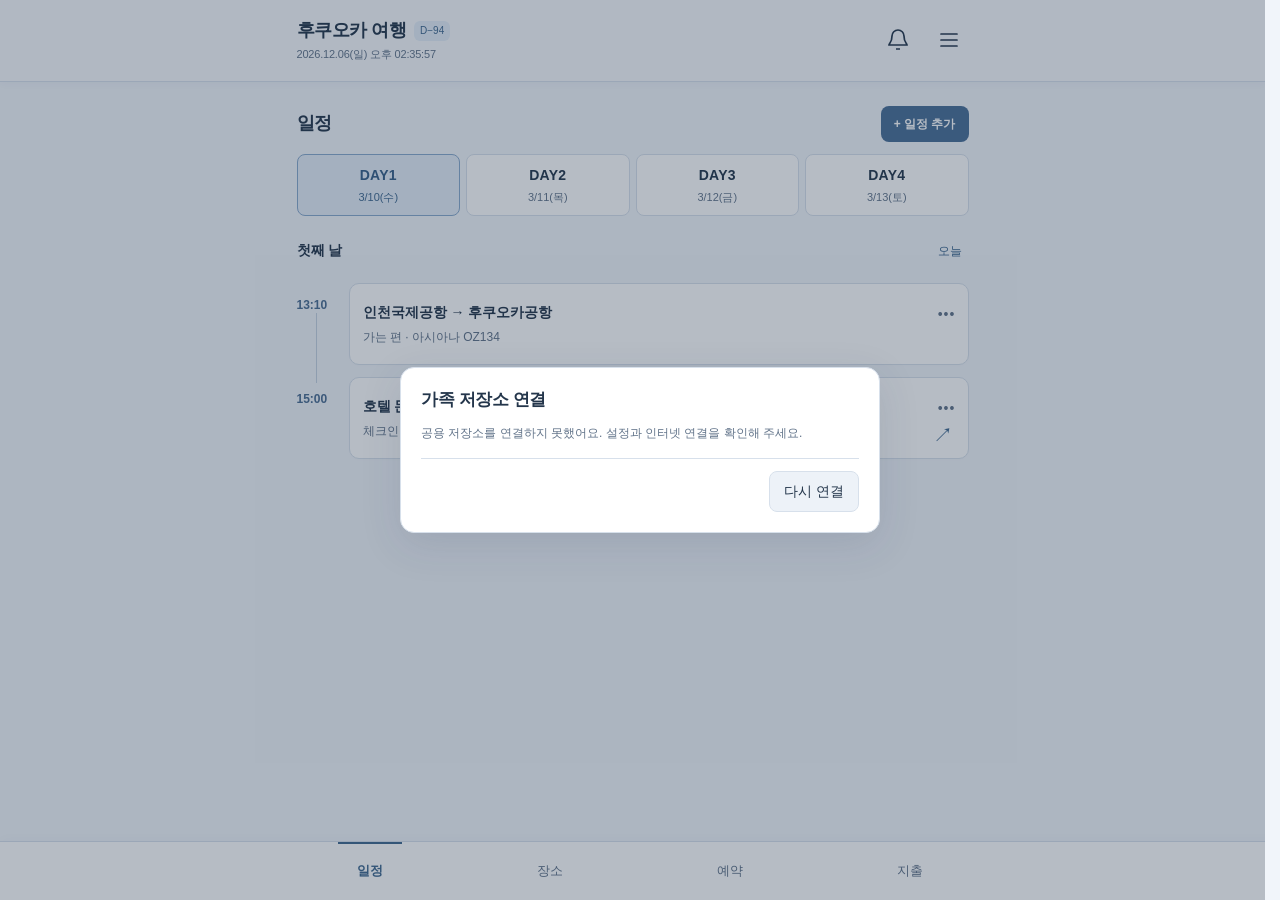
==== commit 10a0e299: "Release 1.7.1: drive categories, file replacement, and registration sort" ====
--- a/index.html
+++ b/index.html
@@ -86,7 +86,7 @@
 .release-history{margin-top:24px}.release-history>h3{font-size:15px;margin-bottom:12px}.release-list{border:1px solid var(--line);border-radius:12px;background:var(--surface);overflow:hidden}.release-entry{padding:18px 16px;border-bottom:1px solid var(--line)}.release-entry:last-child{border-bottom:0}.release-heading{display:flex;align-items:baseline;justify-content:space-between;gap:12px;margin-bottom:10px}.release-version{display:flex;align-items:baseline;gap:8px;flex-wrap:wrap}.release-version h4{font-size:15px;line-height:1.4;margin:0;font-weight:700}.release-pending{font-size:11px;color:var(--green);white-space:nowrap}.release-heading time{font-size:11px;color:var(--muted);white-space:nowrap;font-variant-numeric:tabular-nums}.release-changes{list-style:none;margin:0;padding:0;display:grid;gap:6px;font-size:13px;line-height:1.65;color:var(--ink)}.release-changes li{overflow-wrap:anywhere}
 .schedule-time-open{display:flex;align-items:center;justify-content:space-between;width:100%;text-align:left;min-height:42px;background:#f8fafd;border-color:#c5d1df;font-size:13px;font-variant-numeric:tabular-nums;font-weight:400;padding:9px 10px}.schedule-time-open::after{content:'';width:7px;height:7px;flex:0 0 7px;border-right:1.5px solid var(--muted);border-bottom:1.5px solid var(--muted);transform:rotate(45deg);margin:0 3px 4px 10px}.schedule-time-open.is-empty{color:var(--muted)}#schedule-time-dialog{width:min(380px,calc(100% - 24px));padding:20px}.time-wheel-labels{display:grid;grid-template-columns:repeat(3,minmax(0,1fr));text-align:center;font-size:11px;color:var(--muted);margin:20px 0 6px}.time-wheel{position:relative;display:grid;grid-template-columns:repeat(3,minmax(0,1fr));height:220px}.time-wheel-selection{position:absolute;top:88px;left:0;right:0;height:44px;background:var(--raised);border-radius:10px;pointer-events:none}.time-wheel-column{position:relative;height:220px;overflow-y:auto;overscroll-behavior:contain;scroll-snap-type:y mandatory;scrollbar-width:none;padding:88px 0;touch-action:pan-y;mask-image:linear-gradient(to bottom,transparent,#000 30%,#000 70%,transparent);-webkit-mask-image:linear-gradient(to bottom,transparent,#000 30%,#000 70%,transparent)}.time-wheel-column::-webkit-scrollbar{display:none}.time-wheel-option{display:block;scroll-snap-align:center;scroll-snap-stop:normal;width:100%;height:44px;min-height:44px;padding:0;border:0;border-radius:0;background:transparent;color:var(--muted);font-size:19px;font-weight:400;line-height:44px;text-align:center;font-variant-numeric:tabular-nums;opacity:.6}.time-wheel-option[aria-selected=true]{color:var(--ink);font-size:25px;font-weight:600;opacity:1}#time-wheel-period .time-wheel-option[aria-selected=true]{font-size:22px}#schedule-time-dialog .actions{margin-top:20px}#schedule-time-apply{min-width:88px}
 .personal-parent-row th>span{font-weight:600}.personal-table .personal-child-count{display:inline-block;margin-left:8px;font-size:10px;font-weight:400;color:var(--muted)}.personal-table .personal-subrow th:first-child{position:relative;padding-left:32px;font-size:12px;font-weight:400}.personal-subrow th:first-child::before{content:'';position:absolute;left:17px;top:calc(50% - 6px);width:7px;height:8px;border-left:1px solid #becbda;border-bottom:1px solid #becbda}.personal-edit-group{margin:12px 0}.personal-edit-group>.personal-edit-row{margin:0}.personal-edit-row.with-child-action{grid-template-columns:28px minmax(0,1fr) 28px 28px}.personal-edit-row .personal-sub-add{font-size:20px;color:var(--green)}.personal-edit-children{margin:6px 0 0 20px;padding-left:8px;border-left:1px solid var(--line)}.personal-edit-children .personal-edit-row{grid-template-columns:24px minmax(0,1fr) 26px;margin:6px 0}.personal-edit-children input{background:var(--surface)}.personal-edit-group.dragging,.personal-edit-child.dragging{background:var(--soft);box-shadow:0 3px 10px #294d7320;border-radius:7px}.personal-parent-row input:indeterminate{accent-color:var(--green)}#personal-editor .checklist-fields-label{margin-top:12px}@media(max-width:360px){.personal-edit-row.with-child-action{grid-template-columns:24px minmax(0,1fr) 24px 24px;gap:4px}.personal-edit-children{margin-left:16px;padding-left:5px}.personal-edit-row input{padding-inline:7px}}
-</style><link rel="stylesheet" href="./notifications.css?v=1.7.0">
+</style><link rel="stylesheet" href="./notifications.css?v=1.7.1">
 <style>
 /* Pointer interaction never shows a focus ring, including dialog autofocus. */
 html:not(.keyboard-navigation) :focus,html:not(.keyboard-navigation) :focus-visible{outline:none!important;box-shadow:none!important}
@@ -97,7 +97,7 @@
 document.addEventListener('keydown',e=>{if(e.key==='Tab')document.documentElement.classList.add('keyboard-navigation')},true);
 document.addEventListener('pointerdown',()=>document.documentElement.classList.remove('keyboard-navigation'),true);
 </script>
-<meta name="app-version" content="1.7.0">
+<meta name="app-version" content="1.7.1">
 </head><body><div id="app-splash" hidden aria-hidden="true"><div class="splash-flight"><span class="splash-trail"></span><div class="splash-plane"><svg viewBox="0 0 48 44" focusable="false"><path d="M3 19h15L11 3h6l13 16h10c4 0 7 1 7 3s-3 3-7 3H30L17 41h-6l7-16H3l-2 7H0V12h1Z"/></svg></div></div></div>
 <header><div class="head"><div class="head-title"><div class="head-title-row"><h1>후쿠오카 여행</h1><div id="countdown" class="count"></div></div><div id="header-clock" class="date muted" aria-label="현재 날짜와 시간"></div></div><button id="notification-open" class="hamburger notification-bell" aria-label="알림센터 열기"><svg viewBox="0 0 24 24" fill="none" stroke="currentColor" stroke-width="1.7"><path d="M18 8a6 6 0 0 0-12 0c0 7-3 7-3 9h18c0-2-3-2-3-9ZM10 21h4"/></svg><span id="notification-dot" hidden></span></button><button id="menu-open" class="hamburger" aria-label="전체 메뉴 열기" aria-haspopup="dialog"><svg viewBox="0 0 24 24" fill="none" stroke="currentColor" stroke-width="1.7" stroke-linecap="round"><path d="M4 6h16M4 12h16M4 18h16"/></svg></button></div></header><div class="demo-note" id="demo-note" hidden>데모 · 예약·일정·지출은 화면 검토용 예시입니다.</div>
 <main class="wrap"><nav class="nav" aria-label="주요 메뉴"><button data-view="schedule" class="active" aria-current="page">일정</button><button data-view="places">장소</button><button data-view="overview">예약</button><button data-view="records">지출</button></nav>
@@ -139,8 +139,8 @@
 <dialog id="schedule-delete-dialog" aria-labelledby="schedule-delete-title"><div class="titleline"><h2 id="schedule-delete-title">일정 삭제</h2><button id="schedule-delete-close" class="close-icon" aria-label="일정 삭제 닫기">×</button></div><p id="schedule-delete-text"></p><p id="schedule-delete-note" class="help"></p><div class="actions"><button id="schedule-delete-confirm" class="danger-button">일정 삭제</button></div></dialog>
 <dialog id="schedule-time-dialog" aria-labelledby="schedule-time-title"><div class="titleline"><h2 id="schedule-time-title">시간 선택</h2><button type="button" class="close-icon" data-close="schedule-time-dialog" aria-label="시간 선택 닫기">×</button></div><div class="time-wheel-labels" aria-hidden="true"><span>오전·오후</span><span>시</span><span>분</span></div><div class="time-wheel"><div class="time-wheel-selection" aria-hidden="true"></div><div id="time-wheel-period" class="time-wheel-column" role="listbox" aria-label="오전 오후 선택" tabindex="0"></div><div id="time-wheel-hour" class="time-wheel-column" role="listbox" aria-label="시 선택" tabindex="0"></div><div id="time-wheel-minute" class="time-wheel-column" role="listbox" aria-label="분 선택" tabindex="0"></div></div><div class="actions"><button type="button" id="schedule-time-apply" class="primary">확인</button></div></dialog>
 <dialog id="memo-detail-dialog" aria-labelledby="memo-detail-title"><div class="titleline"><h2 id="memo-detail-title">메모 상세</h2><button class="close-icon" data-close="memo-detail-dialog" aria-label="메모 상세 닫기">×</button></div><small id="memo-detail-date"></small><p id="memo-detail-text"></p><div class="actions"><button id="memo-detail-delete" class="danger-button">삭제</button><button id="memo-detail-edit" class="primary">수정</button></div></dialog><dialog id="memo-delete-dialog" aria-labelledby="memo-delete-title"><div class="titleline"><h2 id="memo-delete-title">삭제하시겠습니까?</h2><button class="close-icon" data-close="memo-delete-dialog" aria-label="메모 삭제 확인 닫기">×</button></div><div class="actions"><button data-close="memo-delete-dialog">취소</button><button id="memo-delete-confirm" class="danger-button">삭제</button></div></dialog><dialog id="personal-editor" aria-labelledby="personal-title"><div class="titleline"><h2 id="personal-title">개인 체크리스트 수정</h2><button class="close-icon" data-close="personal-editor" aria-label="개인 체크리스트 수정 닫기">×</button></div><form id="personal-form"><p class="checklist-fields-label">준비 항목</p><div id="personal-edit-list"></div><button id="personal-add" type="button" class="inline">+ 항목 추가</button><div class="actions"><button id="personal-save" class="primary" disabled>저장</button></div></form></dialog><dialog id="checklist-delete-dialog" aria-labelledby="checklist-delete-title"><div class="titleline"><h2 id="checklist-delete-title">항목 삭제</h2><button class="close-icon" data-close="checklist-delete-dialog" aria-label="항목 삭제 닫기">×</button></div><p id="checklist-delete-message"></p><div class="actions"><button data-close="checklist-delete-dialog">취소</button><button id="checklist-delete-confirm" class="danger-button">삭제</button></div></dialog><div id="toast" role="status" hidden></div>
-<script src="./checklist-tree.js?v=1.7.0"></script>
-<script src="./checklist-defaults.js?v=1.7.0"></script>
+<script src="./checklist-tree.js?v=1.7.1"></script>
+<script src="./checklist-defaults.js?v=1.7.1"></script>
 <script>
 // 공통 일정은 고정 ID를 유지하며 추가·수정하세요. 개인 기록은 별도 저장합니다.
 const REAL_TRIP={start:'2027-03-10',end:'2027-03-13',days:[
@@ -473,18 +473,18 @@
 
 migrateMemoAuthors();renderNames();renderChecks();renderRecords();renderMemos();if(!loadError)save();if(!currentProfileId)openProfiles();if(loadError)toast(loadError==='migrated'?'이전 메모를 가져왔어요. 날짜를 확인해 주세요.':'이전 기록을 읽지 못했어요. 원본 저장 데이터는 보존했습니다.');
 </script>
-<script src="./releases.js?v=1.7.0"></script>
-<script src="./form-labels.js?v=1.7.0"></script>
-<script src="./time-picker.js?v=1.7.0"></script>
-<script src="./places.js?v=1.7.0"></script>
-<script src="./shared-config.js?v=1.7.0"></script>
-<script src="./shared-merge.js?v=1.7.0"></script>
-<script src="./shared-storage.js?v=1.7.0"></script>
-<script src="./push-config.js?v=1.7.0"></script>
-<script src="./notification-events.js?v=1.7.0"></script>
-<script src="./notifications.js?v=1.7.0"></script>
-<script src="./booking-attachments.js?v=1.7.0"></script>
-<script src="./drive.js?v=1.7.0"></script>
-<script src="./schedule-photos.js?v=1.7.0"></script>
-<script src="./app-updates.js?v=1.7.0"></script>
+<script src="./releases.js?v=1.7.1"></script>
+<script src="./form-labels.js?v=1.7.1"></script>
+<script src="./time-picker.js?v=1.7.1"></script>
+<script src="./places.js?v=1.7.1"></script>
+<script src="./shared-config.js?v=1.7.1"></script>
+<script src="./shared-merge.js?v=1.7.1"></script>
+<script src="./shared-storage.js?v=1.7.1"></script>
+<script src="./push-config.js?v=1.7.1"></script>
+<script src="./notification-events.js?v=1.7.1"></script>
+<script src="./notifications.js?v=1.7.1"></script>
+<script src="./booking-attachments.js?v=1.7.1"></script>
+<script src="./drive.js?v=1.7.1"></script>
+<script src="./schedule-photos.js?v=1.7.1"></script>
+<script src="./app-updates.js?v=1.7.1"></script>
 </body></html>
